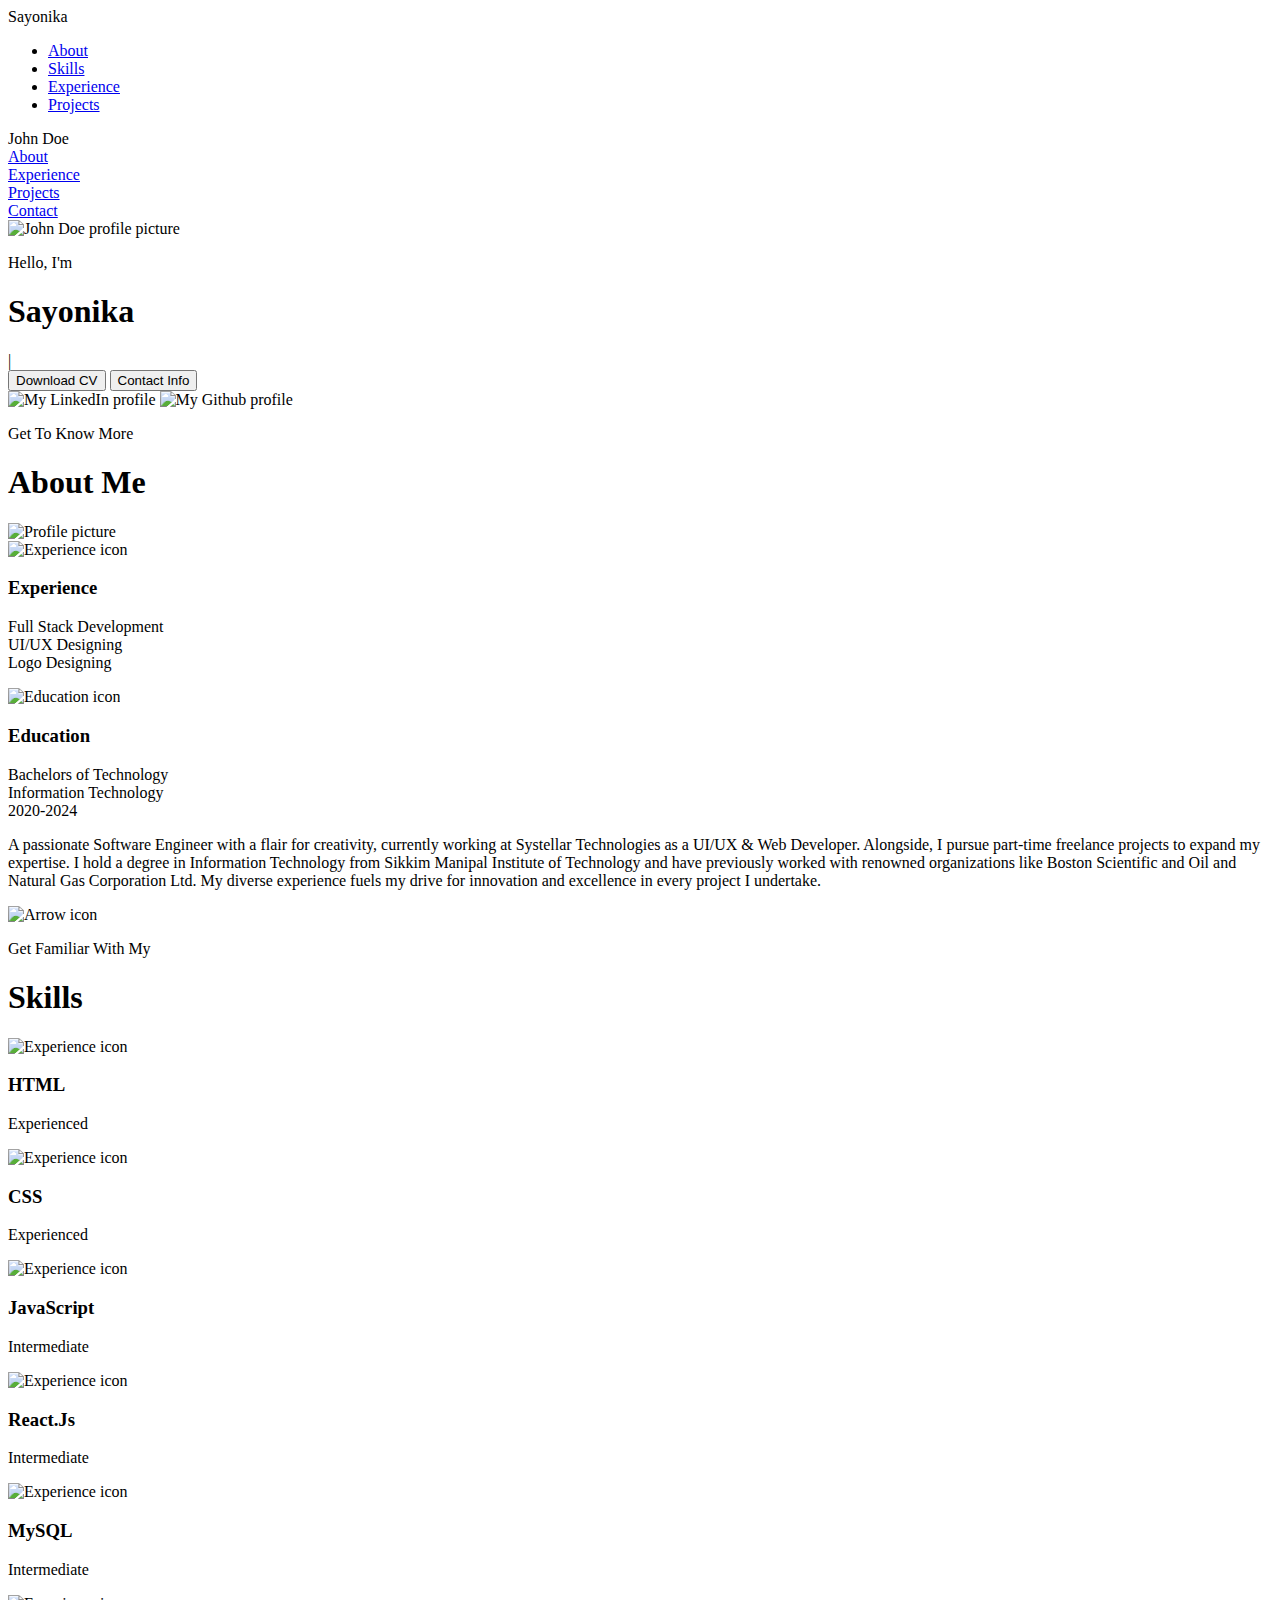
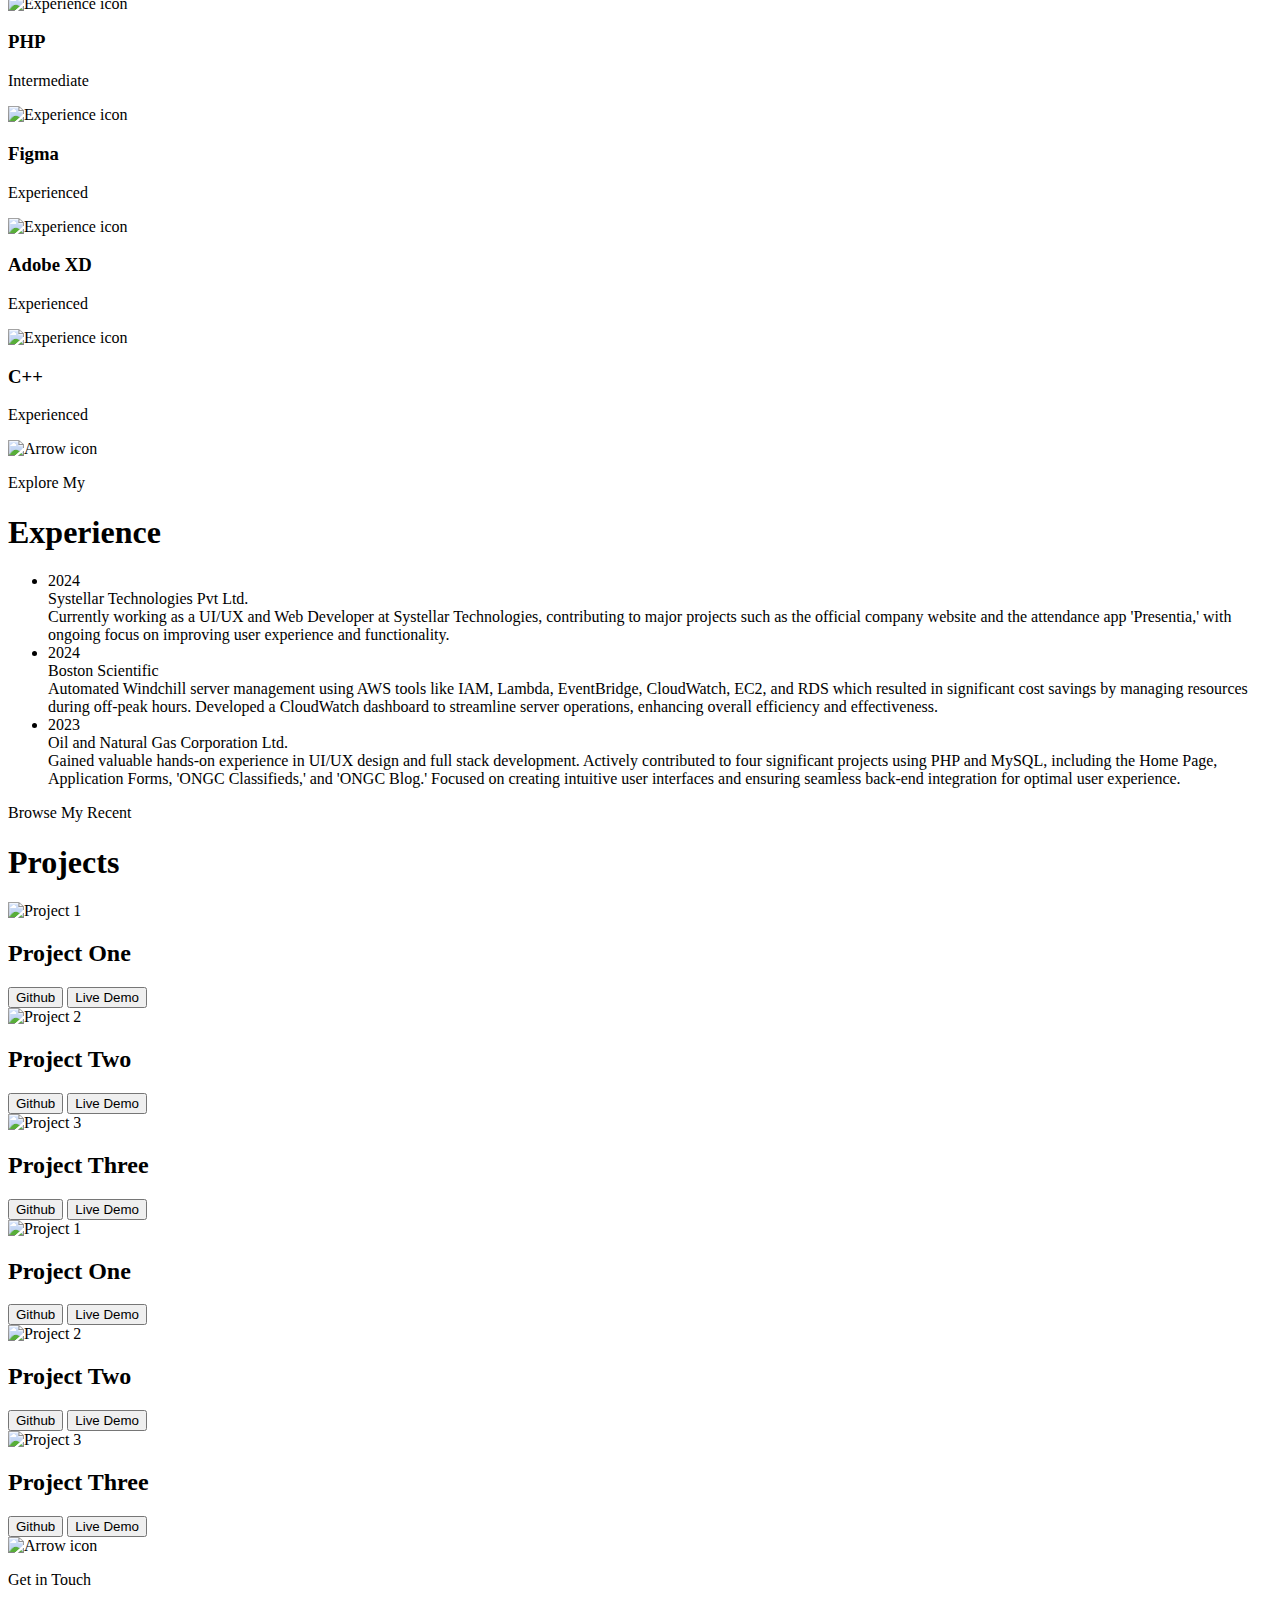
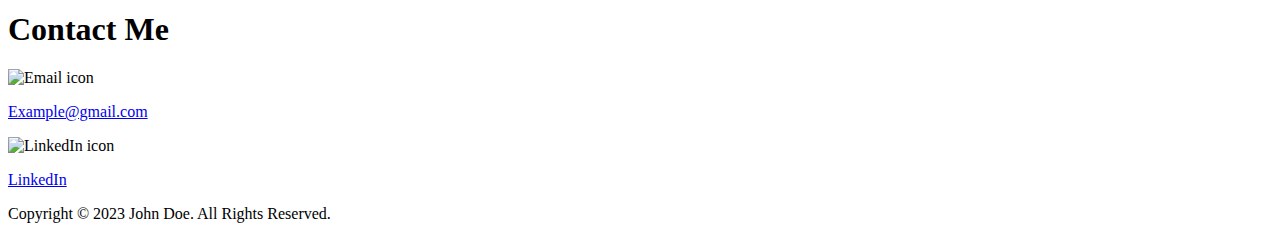
==== index.html @ ae21b51a "test commit" ====
<!DOCTYPE html>
<html lang="en">

<head>
  <meta charset="UTF-8" />
  <meta http-equiv="X-UA-Compatible" content="IE=edge" />
  <meta name="viewport" content="width=device-width, initial-scale=1.0" />
  <title>My Portfolio</title>
  <link rel="stylesheet" href="style.css" />
  <link rel="stylesheet" href="exp.css">
  <link rel="stylesheet" href="mediaqueries.css" />
</head>


<body>
  <nav id="desktop-nav">
    <div class="logo">Sayonika</div>
    <div>
      <ul class="nav-links">
        <li><a href="#about">About</a></li>
        <li><a href="#experience">Skills</a></li>
        <li><a href="#exp">Experience</a></li>
        <li><a href="#projects">Projects</a></li>
        <!-- <li><a href="#contact">Contact</a></li> -->
        
      </ul>
    </div>
  </nav>
  <nav id="hamburger-nav">
    <div class="logo">John Doe</div>
    <div class="hamburger-menu">
      <div class="hamburger-icon" onclick="toggleMenu()">
        <span></span>
        <span></span>
        <span></span>
      </div>
      <div class="menu-links">
        <li><a href="#about" onclick="toggleMenu()">About</a></li>
        <li><a href="#experience" onclick="toggleMenu()">Experience</a></li>
        <li><a href="#projects" onclick="toggleMenu()">Projects</a></li>
        <li><a href="#contact" onclick="toggleMenu()">Contact</a></li>
        
      </div>
    </div>
  </nav>
  <section id="profile">
    <div class="section__pic-container">
      <img src="./assets/Mask group.png" alt="John Doe profile picture" />
    </div>
    <div class="section__text">
      <p class="section__text__p1">Hello, I'm</p>
      <h1 class="title">Sayonika</h1>
      <div class="word-container">
        <span id="changingWord"></span>
        <span class="cursor">|</span>
      </div>
      <div class="btn-container">
        <button class="btn btn-color-2" onclick="window.open('./assets/resume-example.pdf')">
          Download CV
        </button>
        <button class="btn btn-color-1" onclick="location.href='./#contact'">
          Contact Info
        </button>
      </div>
      <div id="socials-container">
        <img src="./assets/linkedin.png" alt="My LinkedIn profile" class="icon"
          onclick="location.href='https://linkedin.com/'" />
        <img src="./assets/github.png" alt="My Github profile" class="icon"
          onclick="location.href='https://github.com/'" />
      </div>
    </div>
  </section>
  <section id="about">
    <p class="section__text__p1">Get To Know More</p>
    <h1 class="title">About Me</h1>
    <div class="section-container">
      <div class="section__pic-container">
        <img src="./assets/ABOUTME.png" alt="Profile picture" class="about-pic" />
      </div>
      <div class="about-details-container">
        <div class="about-containers">
          <div class="details-container">
            <img src="./assets/experience.png" alt="Experience icon" class="icon" />
            <h3>Experience</h3>
            <p>Full Stack Development <br />UI/UX Designing <br/> Logo Designing</p>
          </div>
          <div class="details-container">
            <img src="./assets/education.png" alt="Education icon" class="icon" />
            <h3>Education</h3>
            <p>Bachelors of Technology <br /> Information Technology <br /> 2020-2024</p>
          </div>
        </div>
        <div class="text-container">
          <p class="about-text">
            A passionate Software Engineer with a flair for creativity, currently working at Systellar Technologies as a UI/UX & Web Developer. Alongside, I pursue part-time freelance projects to expand my expertise. I hold a degree in Information Technology from Sikkim Manipal Institute of Technology and have previously worked with renowned organizations like Boston Scientific and Oil and Natural Gas Corporation Ltd. My diverse experience fuels my drive for innovation and excellence in every project I undertake.
          </p>
        </div>
      </div>
    </div>
    <img src="./assets/arrow.png" alt="Arrow icon" class="icon arrow" onclick="location.href='./#experience'" />
  </section>
  <section id="skills">
    <p class="section__text__p1">Get Familiar With My</p>
    <h1 class="title">Skills</h1>
    <div class="experience-details-container">
      <div class="about-containers">
        <div class="skill-container">
          <!-- <h2 class="experience-sub-title">Frontend Development</h2> -->
          <div class="article-container">
            <article>
              <img src="./assets/checkmark.png" alt="Experience icon" class="icon" />
              <div>
                <h3>HTML</h3>
                <p>Experienced</p>
              </div>
            </article>
            <article>
              <img src="./assets/checkmark.png" alt="Experience icon" class="icon" />
              <div>
                <h3>CSS</h3>
                <p>Experienced</p>
              </div>
            </article>
            <article>
              <img src="./assets/checkmark.png" alt="Experience icon" class="icon" />
              <div>
                <h3>JavaScript</h3>
                <p>Intermediate</p>
              </div>
            </article>
            
            <article>
              <img src="./assets/checkmark.png" alt="Experience icon" class="icon" />
              <div>
                <h3>React.Js</h3>
                <p>Intermediate</p>
              </div>
            </article>
            <article>
              <img src="./assets/checkmark.png" alt="Experience icon" class="icon" />
              <div>
                <h3>MySQL</h3>
                <p>Intermediate</p>
              </div>
            </article>
            <article>
              <img src="./assets/checkmark.png" alt="Experience icon" class="icon" />
              <div>
                <h3>PHP</h3>
                <p>Intermediate</p>
              </div>
            </article>
            <article>
              <img src="./assets/checkmark.png" alt="Experience icon" class="icon" />
              <div>
                <h3>Figma</h3>
                <p>Experienced</p>
              </div>
            </article>
            <article>
              <img src="./assets/checkmark.png" alt="Experience icon" class="icon" />
              <div>
                <h3>Adobe XD</h3>
                <p>Experienced</p>
              </div>
            </article>
            <article>
              <img src="./assets/checkmark.png" alt="Experience icon" class="icon" />
              <div>
                <h3>C++</h3>
                <p>Experienced</p>
              </div>
            </article>

          </div>
        </div>
        <!-- <div class="details-container">
          <h2 class="experience-sub-title">Frontend Development</h2>
          <div class="article-container">
            <article>
              <img src="./assets/checkmark.png" alt="Experience icon" class="icon" />
              <div>
                <h3>PostgreSQL</h3>
                <p>Basic</p>
              </div>
            </article>
            <article>
              <img src="./assets/checkmark.png" alt="Experience icon" class="icon" />
              <div>
                <h3>Node JS</h3>
                <p>Intermediate</p>
              </div>
            </article>
            <article>
              <img src="./assets/checkmark.png" alt="Experience icon" class="icon" />
              <div>
                <h3>Express JS</h3>
                <p>Intermediate</p>
              </div>
            </article>
            <article>
              <img src="./assets/checkmark.png" alt="Experience icon" class="icon" />
              <div>
                <h3>Git</h3>
                <p>Intermediate</p>
              </div>
            </article>
          </div>
        </div> -->
      </div>
    </div>
    <img src="./assets/arrow.png" alt="Arrow icon" class="icon arrow" onclick="location.href='./#projects'" />
  </section>

  <section id="exp">
    <p class="section__text__p1">Explore My</p>
    <h1 class="title">Experience</h1>
    <ul>
      <li style="--accent-color:#3b3a38">
        <div class="date">2024</div>
        <div class="tle">Systellar Technologies Pvt Ltd.</div>
        <div class="descr">Currently working as a UI/UX and Web Developer at Systellar Technologies, contributing to major projects such as the official company website and the attendance app 'Presentia,' with ongoing focus on improving user experience and functionality.</div>
    </li>
      <li style="--accent-color:#3b3a38">
          <div class="date">2024</div>
          <div class="tle">Boston Scientific</div>
          <div class="descr">Automated Windchill server management using AWS tools like IAM, Lambda, EventBridge, CloudWatch, EC2, and RDS which resulted in significant cost savings by managing resources during off-peak hours. Developed a CloudWatch dashboard to streamline server operations, enhancing overall efficiency and effectiveness.</div>
      </li>
      <li style="--accent-color:#3b3a38">
          <div class="date">2023</div>
          <div class="tle">Oil and Natural Gas Corporation Ltd.</div>
          <div class="descr">Gained valuable hands-on experience in UI/UX design and full stack development. Actively contributed to four significant projects using PHP and MySQL, including the Home Page, Application Forms, 'ONGC Classifieds,' and 'ONGC Blog.' Focused on creating intuitive user interfaces and ensuring seamless back-end integration for optimal user experience.</div>
      </li>
      
      
  </ul>
  
  </section>
  <section id="projects">
    <p class="section__text__p1">Browse My Recent</p>
    <h1 class="title">Projects</h1>
    <div class="experience-details-container">
      <div class="about-containers">
        <div class="details-container color-container">
          <div class="article-container">
            <img src="./assets/Frame 3.png" alt="Project 1" class="project-img" />
          </div>
          <h2 class="experience-sub-title project-title">Project One</h2>
          <div class="btn-container">
            <button class="btn btn-color-2 project-btn" onclick="location.href='https://github.com/'">
              Github
            </button>
            <button class="btn btn-color-2 project-btn" onclick="location.href='https://github.com/'">
              Live Demo
            </button>
          </div>
        </div>
        <div class="details-container color-container">
          <div class="article-container">
            <img src="./assets/Frame 4 (2).png" alt="Project 2" class="project-img" />
          </div>
          <h2 class="experience-sub-title project-title">Project Two</h2>
          <div class="btn-container">
            <button class="btn btn-color-2 project-btn" onclick="location.href='https://github.com/'">
              Github
            </button>
            <button class="btn btn-color-2 project-btn" onclick="location.href='https://github.com/'">
              Live Demo
            </button>
          </div>
        </div>
        <div class="details-container color-container">
          <div class="article-container">
            <img src="./assets/project-3.png" alt="Project 3" class="project-img" />
          </div>
          <h2 class="experience-sub-title project-title">Project Three</h2>
          <div class="btn-container">
            <button class="btn btn-color-2 project-btn" onclick="location.href='https://github.com/'">
              Github
            </button>
            <button class="btn btn-color-2 project-btn" onclick="location.href='https://github.com/'">
              Live Demo
            </button>
          </div>
        </div>
      </div>
      <div class="about-containers">
        <div class="details-container color-container">
          <div class="article-container">
            <img src="./assets/Frame 3.png" alt="Project 1" class="project-img" />
          </div>
          <h2 class="experience-sub-title project-title">Project One</h2>
          <div class="btn-container">
            <button class="btn btn-color-2 project-btn" onclick="location.href='https://github.com/'">
              Github
            </button>
            <button class="btn btn-color-2 project-btn" onclick="location.href='https://github.com/'">
              Live Demo
            </button>
          </div>
        </div>
        <div class="details-container color-container">
          <div class="article-container">
            <img src="./assets/Frame 4 (2).png" alt="Project 2" class="project-img" />
          </div>
          <h2 class="experience-sub-title project-title">Project Two</h2>
          <div class="btn-container">
            <button class="btn btn-color-2 project-btn" onclick="location.href='https://github.com/'">
              Github
            </button>
            <button class="btn btn-color-2 project-btn" onclick="location.href='https://github.com/'">
              Live Demo
            </button>
          </div>
        </div>
        <div class="details-container color-container">
          <div class="article-container">
            <img src="./assets/project-3.png" alt="Project 3" class="project-img" />
          </div>
          <h2 class="experience-sub-title project-title">Project Three</h2>
          <div class="btn-container">
            <button class="btn btn-color-2 project-btn" onclick="location.href='https://github.com/'">
              Github
            </button>
            <button class="btn btn-color-2 project-btn" onclick="location.href='https://github.com/'">
              Live Demo
            </button>
          </div>
        </div>
      </div>
    </div>
    <img src="./assets/arrow.png" alt="Arrow icon" class="icon arrow" onclick="location.href='./#contact'" />
  </section>
  <section id="contact">
    <p class="section__text__p1">Get in Touch</p>
    <h1 class="title">Contact Me</h1>
    <div class="contact-info-upper-container">
      <div class="contact-info-container">
        <img src="./assets/email.png" alt="Email icon" class="icon contact-icon email-icon" />
        <p><a href="mailto:examplemail@gmail.com">Example@gmail.com</a></p>
      </div>
      <div class="contact-info-container">
        <img src="./assets/linkedin.png" alt="LinkedIn icon" class="icon contact-icon" />
        <p><a href="https://www.linkedin.com">LinkedIn</a></p>
      </div>
    </div>
  </section>
  <footer>
   
    <p>Copyright &#169; 2023 John Doe. All Rights Reserved.</p>
  </footer>
  <script src="script.js"></script>
</body>

</html>
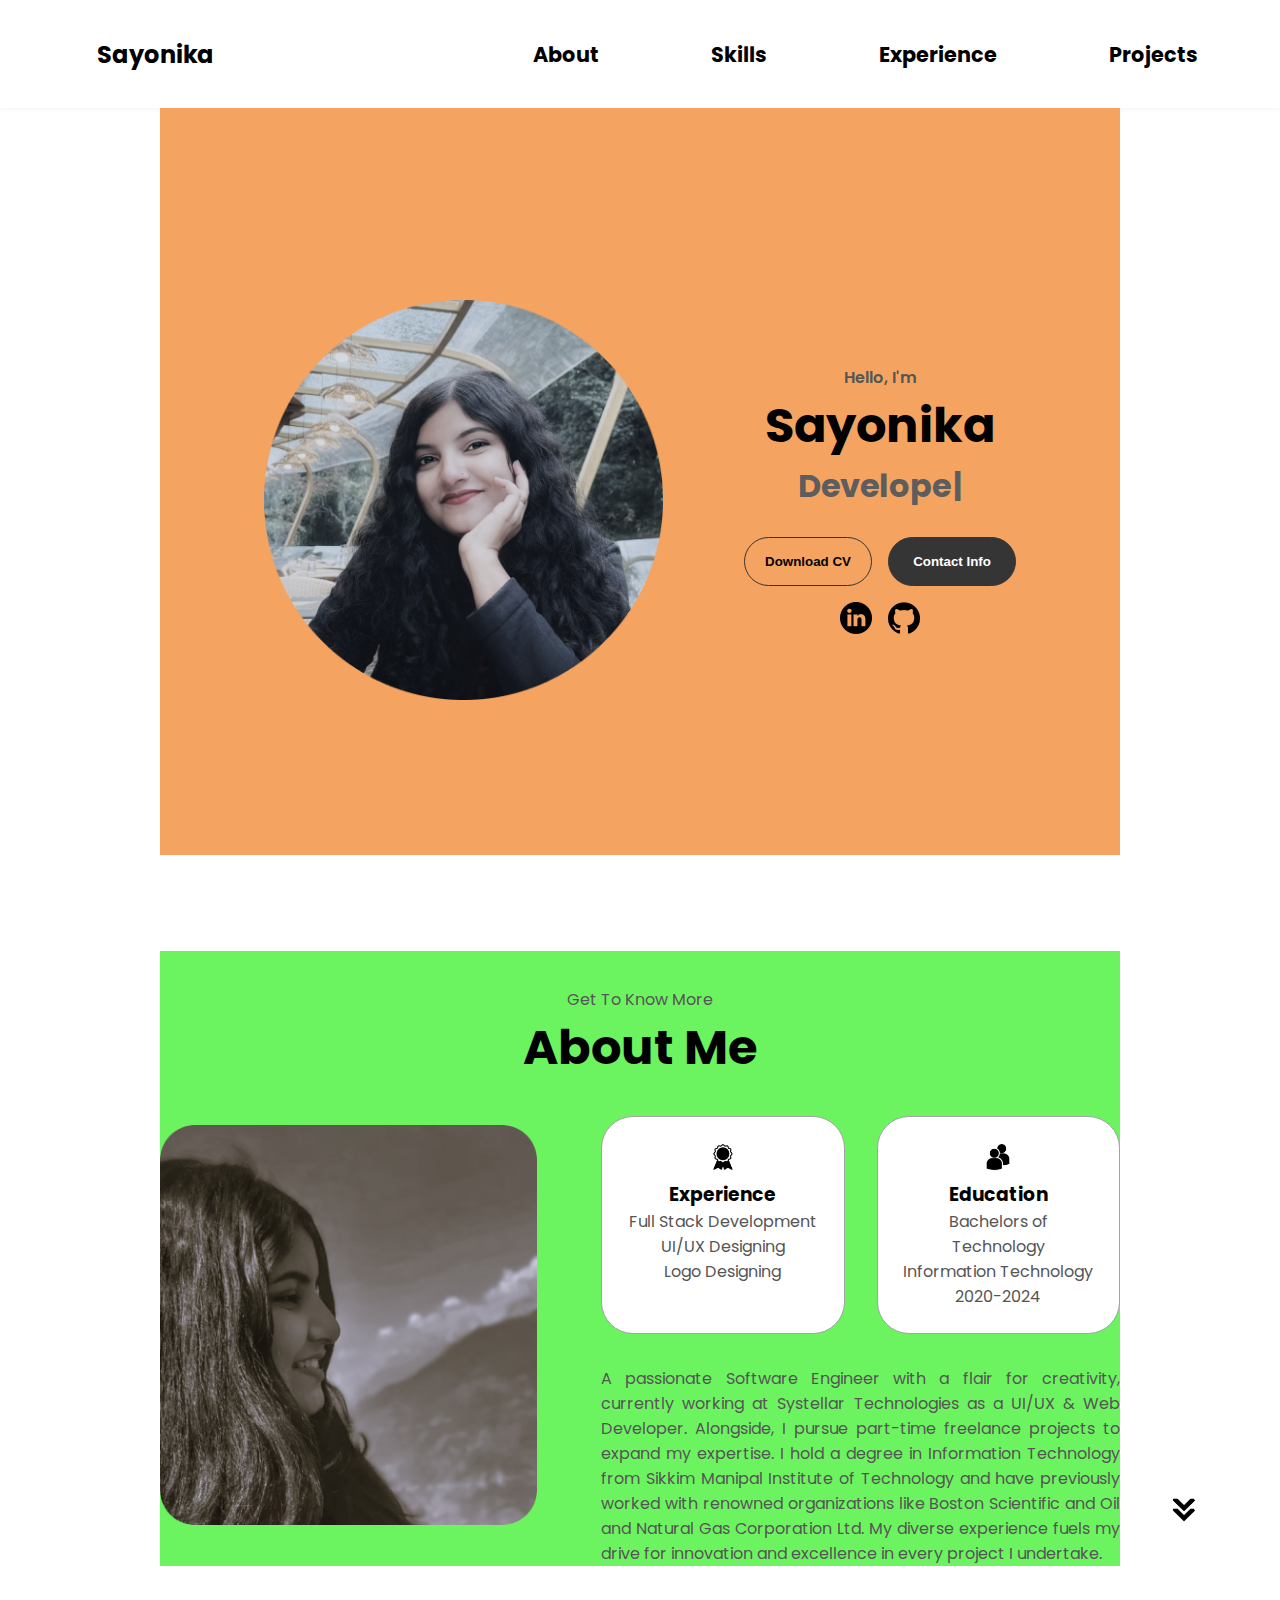
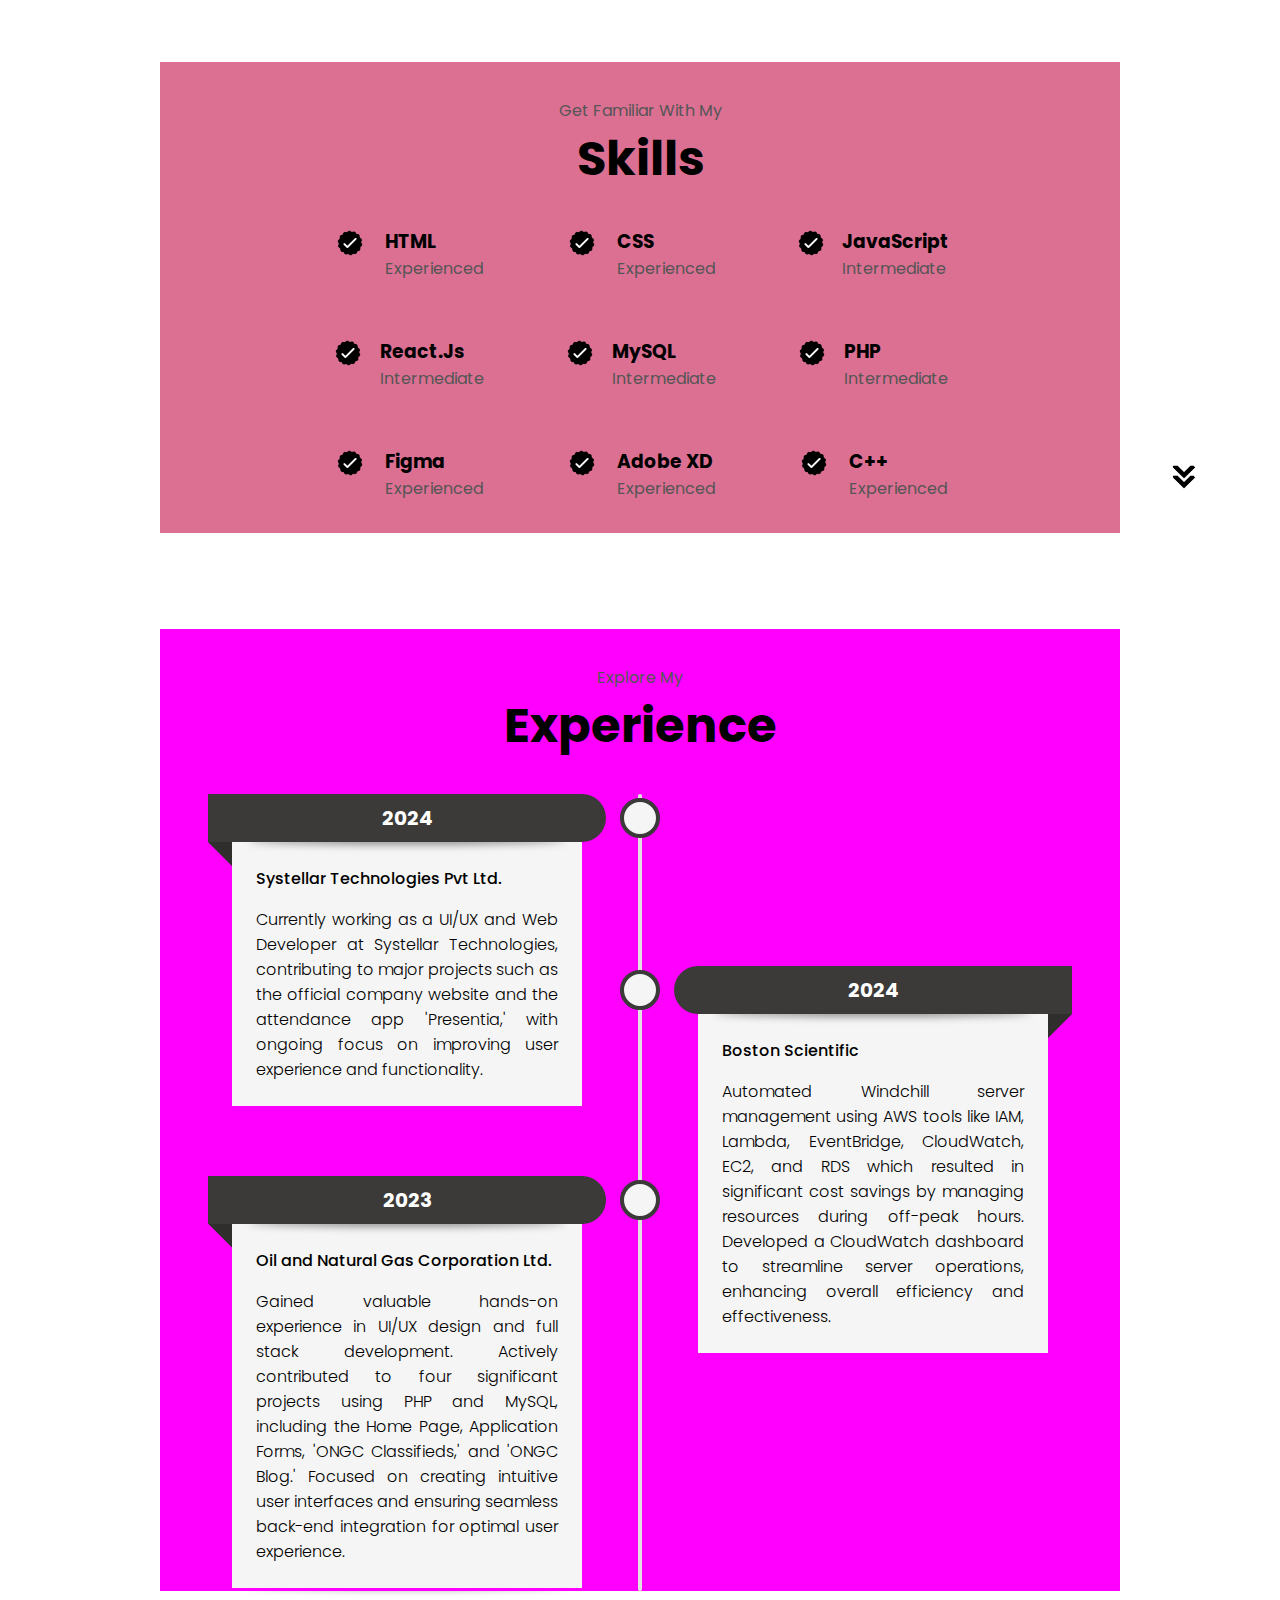
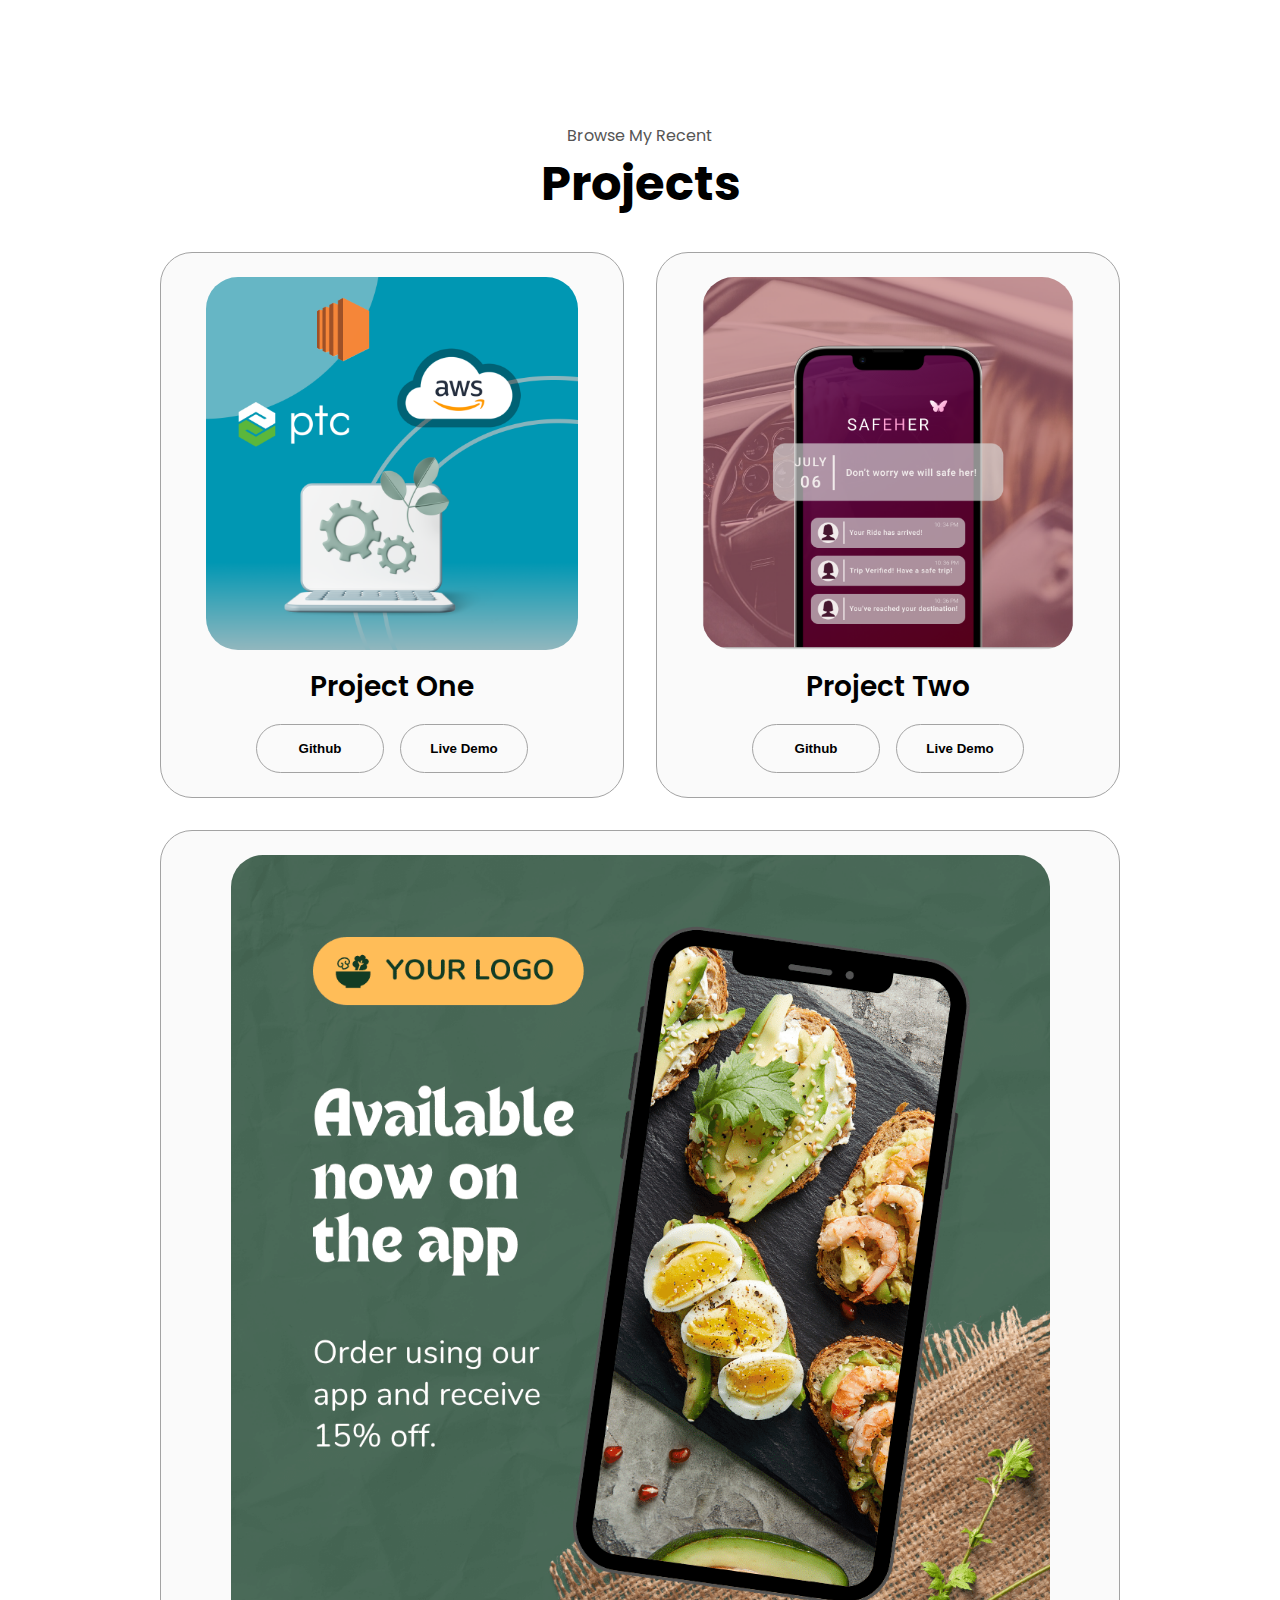
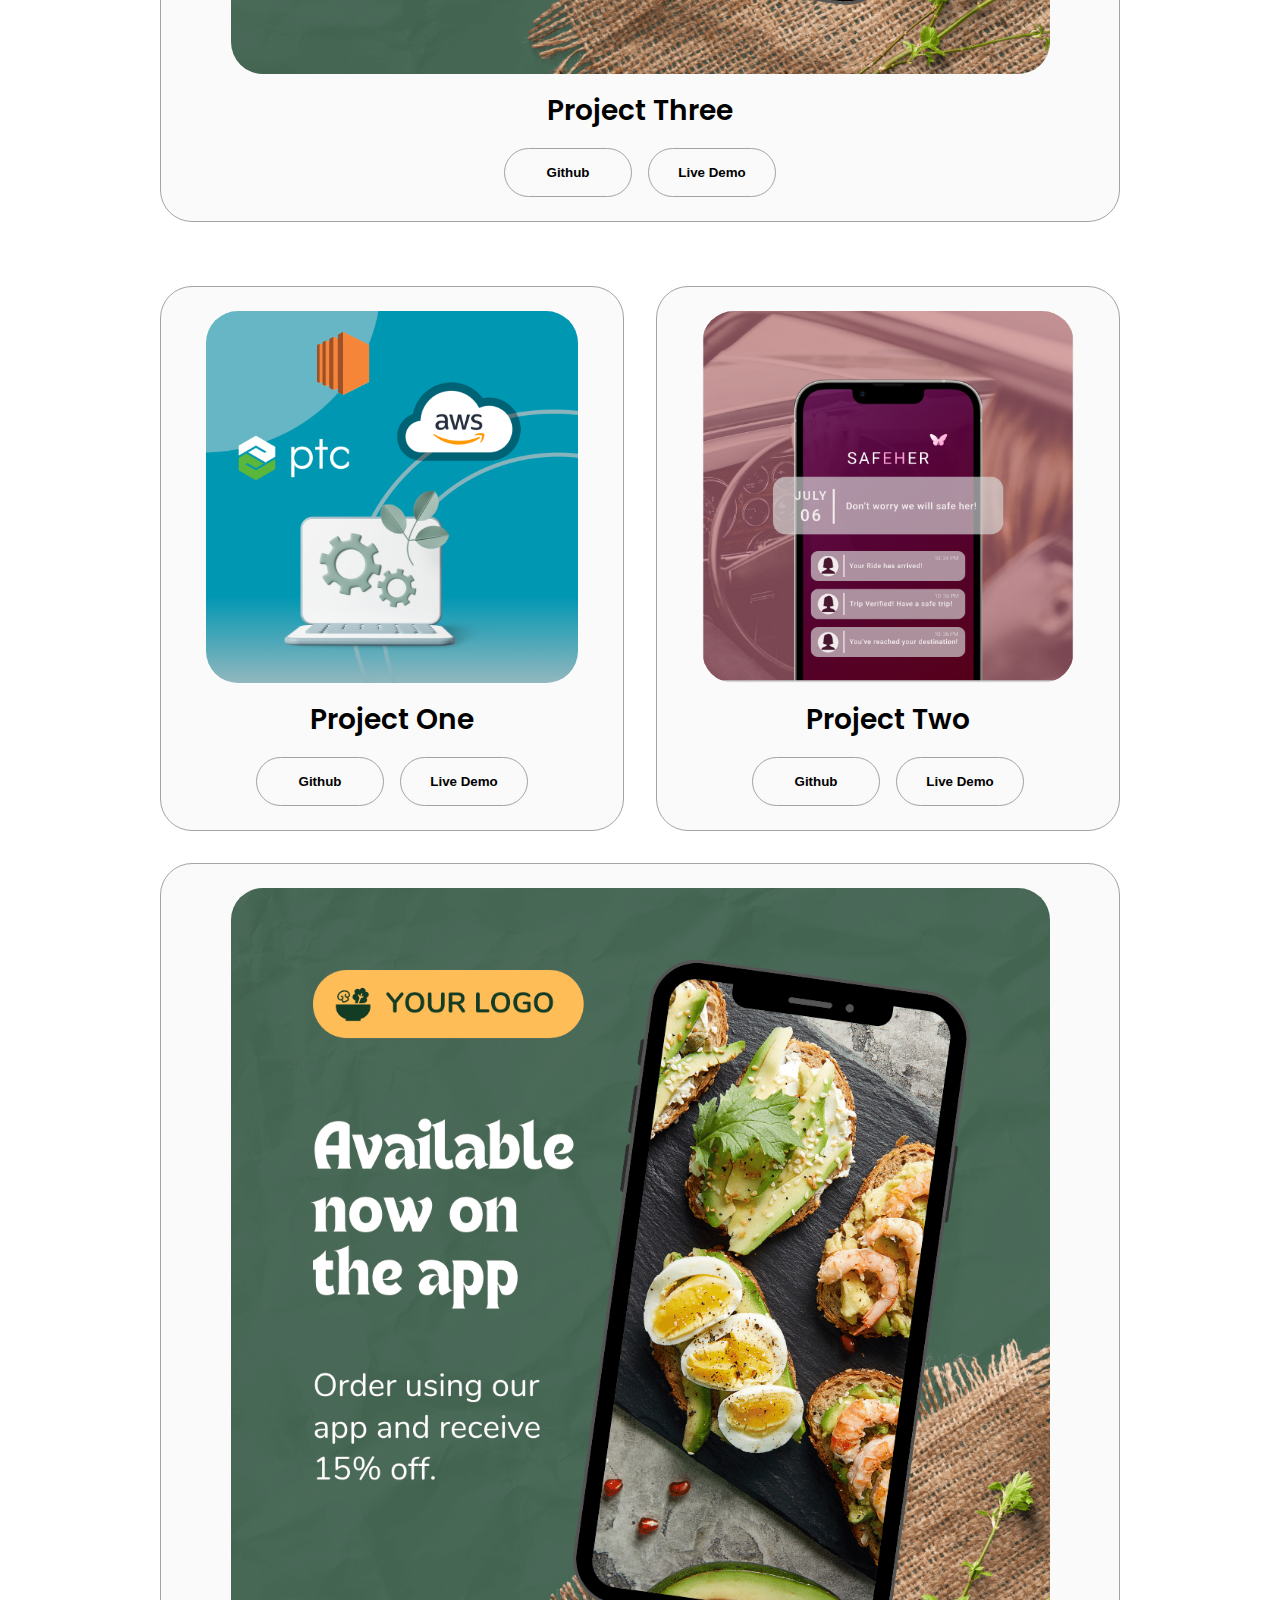
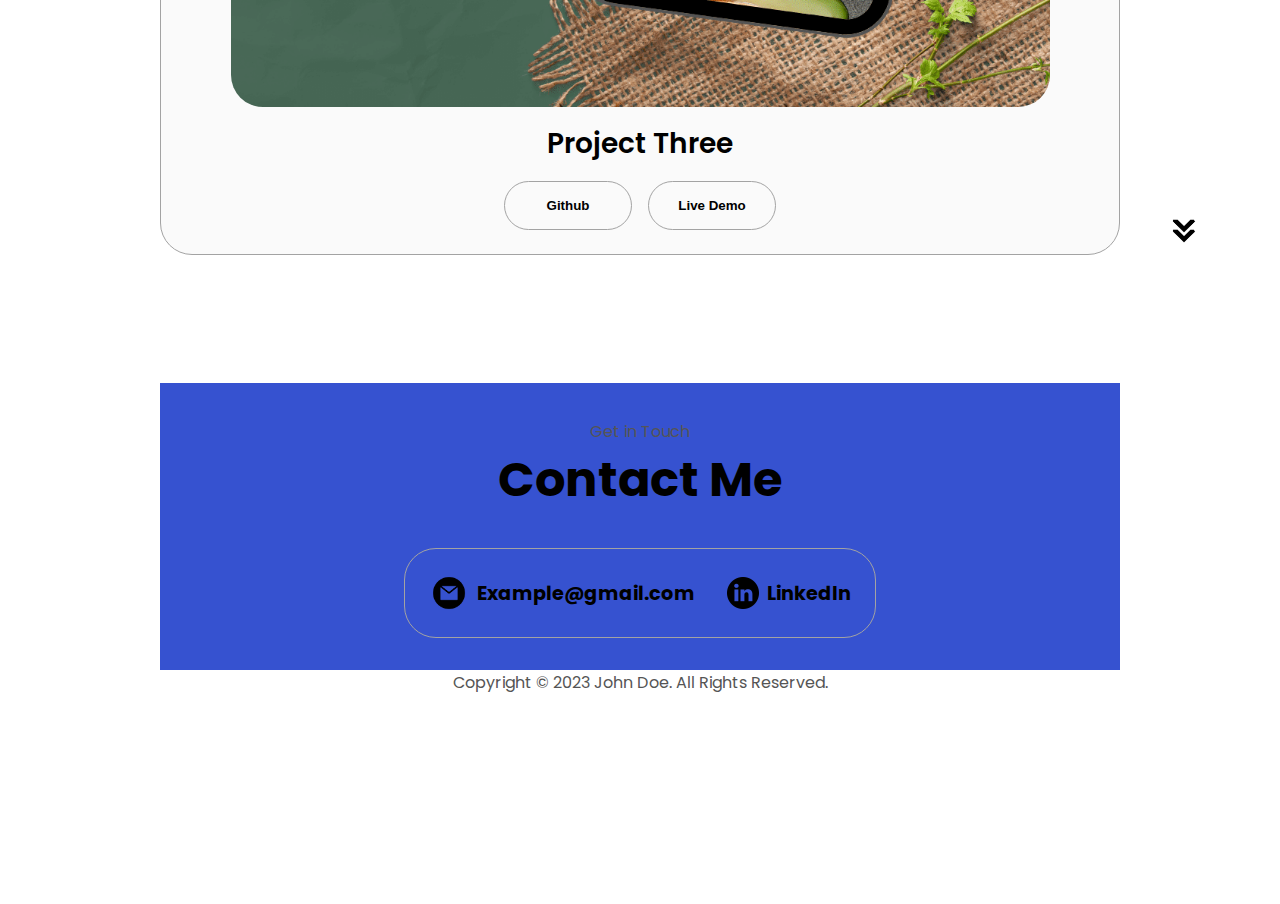
==== commit ba450604: "commit 1" ====
--- a/index.html
+++ b/index.html
@@ -10,7 +10,6 @@
   <link rel="stylesheet" href="exp.css">
   <link rel="stylesheet" href="mediaqueries.css" />
 </head>
-
 
 <body>
   <nav id="desktop-nav">
--- a/style.css
+++ b/style.css
@@ -0,0 +1,549 @@
+/* GENERAL */
+
+@import url("https://fonts.googleapis.com/css2?family=Poppins:wght@300;400;500;600&display=swap");
+
+* {
+  margin: 0;
+  padding: 0;
+}
+
+body {
+  font-family: "Poppins", sans-serif;
+}
+
+html {
+  scroll-behavior: smooth;
+}
+
+p {
+  color: rgb(85, 85, 85);
+}
+
+/* TRANSITION */
+
+a,
+.btn {
+  transition: all 300ms ease;
+}
+
+/* DESKTOP NAV */
+
+nav,
+.nav-links {
+  display: flex;
+}
+
+nav {
+  justify-content: space-around;
+  align-items: center;
+  height: 12vh;
+  box-shadow: 0 1px 4px rgba(146, 161, 176, 0.15);
+}
+
+.nav-links {
+  gap: 4rem;
+  list-style: none;
+  font-size: 1.3rem;
+}
+
+a {
+  color: black;
+  text-decoration: none;
+  text-decoration-color: white;
+  font-weight: bold;
+}
+
+a:hover {
+  color: grey;
+  text-decoration: underline;
+  text-underline-offset: 1rem;
+  text-decoration-color: rgb(181, 181, 181);
+}
+
+.logo {
+  font-size: 1.5rem;
+  font-weight: bold;
+}
+
+.logo:hover {
+  cursor: default;
+}
+
+/* HAMBURGER MENU */
+
+#hamburger-nav {
+  display: none;
+}
+
+.hamburger-menu {
+  position: relative;
+  display: inline-block;
+}
+
+.hamburger-icon {
+  display: flex;
+  flex-direction: column;
+  justify-content: space-between;
+  height: 24px;
+  width: 30px;
+  cursor: pointer;
+}
+
+.hamburger-icon span {
+  width: 100%;
+  height: 2px;
+  background-color: black;
+  transition: all 0.3 ease-in-out;
+}
+
+.menu-links {
+  position: absolute;
+  top: 100%;
+  right: 0;
+  background-color: white;
+  width: fit-content;
+  max-height: 0;
+  overflow: hidden;
+  transition: all 0.3 ease-in-out;
+}
+
+.menu-links a {
+  display: block;
+  padding: 10px;
+  text-align: center;
+  font-size: 1.5rem;
+  color: black;
+  text-decoration: none;
+  transition: all 0.3 ease-in-out;
+}
+
+.menu-links li {
+  list-style: none;
+}
+
+.menu-links.open {
+  max-height: 300px;
+}
+
+.hamburger-icon.open span:first-child {
+  transform: rotate(45deg) translate(10px, 5px);
+}
+
+.hamburger-icon.open span:nth-child(2) {
+  opacity: 0;
+}
+
+.hamburger-icon.open span:last-child {
+  transform: rotate(-45deg) translate(10px, -5px);
+}
+
+.hamburger-icon span:first-child {
+  transform: none;
+}
+
+.hamburger-icon span:first-child {
+  opacity: 1;
+}
+
+.hamburger-icon span:first-child {
+  transform: none;
+}
+
+/* SECTIONS */
+
+section {
+  padding-top: 4vh;
+  height: 96vh;
+  margin: 0 10rem;
+  box-sizing: border-box;
+  min-height: fit-content;
+}
+
+
+ #profile
+{
+  padding-top: 4vh;
+  /* height: 96vh; */
+  margin: 0 10rem;
+  box-sizing: border-box;
+  min-height: fit-content;
+  background: sandybrown;
+}
+
+#about
+{
+  padding-top: 4vh;
+  /* height: 96vh; */
+  /* margin: 0 10rem; */
+  height: fit-content;
+  box-sizing: border-box;
+  min-height: fit-content;
+  background: rgb(108, 244, 96);
+  /* gap: 50rem; */
+  margin-bottom: 6rem;
+}
+
+
+#skills {
+  padding-top: 4vh;
+  /* height: 96vh; */
+  height: 70%;
+  /* margin: 0 10rem; */
+  min-height: fit-content;
+  position: relative;
+  background: palevioletred;
+  display: flex;
+  flex-direction: column;
+  align-items: center;
+  margin-bottom: 6rem;
+ 
+}
+
+#exp
+{
+  padding-top: 4vh;
+  /* height: 126vh; */
+  /* margin: 0 10rem; */
+  height: fit-content;
+  box-sizing: border-box;
+  min-height: fit-content;
+  background: fuchsia;
+  margin-bottom: 6rem;
+}
+
+#projects
+{
+  padding-top: 4vh;
+  height: fit-content;
+  margin: 0 10rem;
+  box-sizing: border-box;
+  min-height: fit-content;
+  margin-bottom: 6rem;
+  /* background: rgb(183, 255, 0); */
+}
+
+#contact
+{
+  padding-top: 4vh;
+  height: 126vh;
+  margin: 0 10rem;
+  box-sizing: border-box;
+  min-height: fit-content;
+  background: rgb(54, 82, 208);
+}
+
+.section-container {
+  display: flex;
+}
+
+/* PROFILE SECTION */
+
+#profile {
+  display: flex;
+  justify-content: center;
+  gap: 5rem;
+  height: 80vh;
+}
+
+.section__pic-container {
+  display: flex;
+  height: 400px;
+  width: 400px;
+  margin: auto 0;
+}
+
+.section__text {
+  align-self: center;
+  text-align: center;
+}
+
+.section__text p {
+  font-weight: 600;
+}
+
+.section__text__p1 {
+  text-align: center;
+}
+
+.section__text__p2 {
+  font-size: 1.75rem;
+  margin-bottom: 1rem;
+}
+
+.title {
+  font-size: 3rem;
+  text-align: center;
+}
+
+#socials-container {
+  display: flex;
+  justify-content: center;
+  margin-top: 1rem;
+  gap: 1rem;
+}
+
+/* ICONS */
+
+.icon {
+  cursor: pointer;
+  height: 2rem;
+}
+
+/* BUTTONS */
+
+.btn-container {
+  display: flex;
+  justify-content: center;
+  gap: 1rem;
+}
+
+.btn {
+  font-weight: 600;
+  transition: all 300ms ease;
+  padding: 1rem;
+  width: 8rem;
+  border-radius: 2rem;
+}
+
+.btn-color-1,
+.btn-color-2 {
+  border: rgb(53, 53, 53) 0.1rem solid;
+}
+
+.btn-color-1:hover,
+.btn-color-2:hover {
+  cursor: pointer;
+}
+
+.btn-color-1,
+.btn-color-2:hover {
+  background: rgb(53, 53, 53);
+  color: white;
+}
+
+.btn-color-1:hover {
+  background: rgb(0, 0, 0);
+}
+
+.btn-color-2 {
+  background: none;
+}
+
+.btn-color-2:hover {
+  border: rgb(255, 255, 255) 0.1rem solid;
+}
+
+.btn-container {
+  gap: 1rem;
+}
+
+/* ABOUT SECTION */
+
+#about {
+  position: relative;
+}
+
+.about-containers {
+  gap: 2rem;
+  margin-bottom: 2rem;
+  margin-top: 2rem;
+}
+
+.about-details-container {
+  justify-content: center;
+  flex-direction: column;
+}
+
+.about-containers,
+.about-details-container {
+  display: flex;
+}
+
+.about-pic {
+  border-radius: 2rem;
+}
+
+.arrow {
+  position: absolute;
+  right: -5rem;
+  bottom: 2.5rem;
+}
+
+.details-container {
+  padding: 1.5rem;
+  flex: 1;
+  background: white;
+  border-radius: 2rem;
+  border: rgb(53, 53, 53) 0.1rem solid;
+  border-color: rgb(163, 163, 163);
+  text-align: center;
+}
+
+.section-container {
+  gap: 4rem;
+  height: 80%;
+}
+
+.section__pic-container {
+  height: 400px;
+  width: 400px;
+  margin: auto 0;
+}
+.about-text
+{
+  text-align: justify;
+  text-justify: inter-word;
+}
+
+/* EXPERIENCE SECTION */
+
+
+
+
+.experience-sub-title {
+  color: rgb(85, 85, 85);
+  font-weight: 600;
+  font-size: 1.75rem;
+  margin-bottom: 2rem;
+}
+
+.experience-details-container {
+  display: flex;
+  justify-content: center;
+  flex-direction: column;
+}
+
+.article-container {
+  display: flex;
+  text-align: initial;
+  flex-wrap: wrap;
+  flex-direction: row;
+  gap: 3.5rem;
+  justify-content: space-around;
+}
+
+article {
+  display: flex;
+  width: 10rem;
+  justify-content: space-around;
+  gap: 0.5rem;
+}
+
+article .icon {
+  cursor: default;
+}
+
+.skill-container
+{
+  /* border: 1px solid grey; */
+  width: 50vw;
+}
+
+
+/* PROJECTS SECTION */
+
+#projects {
+  position: relative;
+}
+
+.color-container {
+  border-color: rgb(163, 163, 163);
+  background: rgb(250, 250, 250);
+}
+
+.project-img {
+  border-radius: 2rem;
+  width: 90%;
+  height: 90%;
+}
+
+.project-title {
+  margin: 1rem;
+  color: black;
+}
+
+.project-btn {
+  color: black;
+  border-color: rgb(163, 163, 163);
+}
+
+/* CONTACT */
+
+#contact {
+  display: flex;
+  justify-content: center;
+  flex-direction: column;
+  height: 70vh;
+}
+
+.contact-info-upper-container {
+  display: flex;
+  justify-content: center;
+  border-radius: 2rem;
+  border: rgb(53, 53, 53) 0.1rem solid;
+  border-color: rgb(163, 163, 163);
+  background: (250, 250, 250);
+  margin: 2rem auto;
+  padding: 0.5rem;
+}
+
+.contact-info-container {
+  display: flex;
+  align-items: center;
+  justify-content: center;
+  gap: 0.5rem;
+  margin: 1rem;
+}
+
+.contact-info-container p {
+  font-size: larger;
+}
+
+.contact-icon {
+  cursor: default;
+}
+
+.email-icon {
+  height: 2.5rem;
+}
+
+/* FOOTER SECTION */
+
+footer {
+  height: 26vh;
+  margin: 0 1rem;
+}
+
+footer p {
+  text-align: center;
+}
+
+
+
+
+.word-container {
+  font-size: 2em;
+  font-weight: bold;
+  color: #5e5d5d;
+  display: flex;
+  align-items: center;
+  display: flex;
+    justify-content: center;
+    margin-bottom: 3vh;
+}
+
+.cursor {
+  display: inline-block;
+  margin-left: 2px;
+  animation: blink 1s step-end infinite;
+}
+
+@keyframes blink {
+  from, to {
+      opacity: 1;
+  }
+  50% {
+      opacity: 0;
+  }
+}
+
--- a/exp.css
+++ b/exp.css
@@ -0,0 +1,184 @@
+
+
+body {
+    --color: rgba(30, 30, 30);
+    --bgColor: rgba(245, 245, 245);
+   
+    font-family: "Poppins", sans-serif;
+   
+  }
+  
+  
+  
+  ul {
+    --col-gap: 2rem;
+    --row-gap: 2rem;
+    --line-w: 0.25rem;
+    display: grid;
+    grid-template-columns: var(--line-w) 1fr;
+    grid-auto-columns: max-content;
+    column-gap: var(--col-gap);
+    list-style: none;
+    width: min(60rem, 90%);
+    margin-inline: auto;
+    margin-top: 2rem;
+  }
+  
+  /* line */
+  ul::before {
+    content: "";
+    grid-column: 1;
+    grid-row: 1 / span 20;
+    background: rgb(225, 225, 225);
+    border-radius: calc(var(--line-w) / 2);
+  }
+  
+  /* columns*/
+  
+  /* row gaps */
+  ul li:not(:last-child) {
+    margin-bottom: var(--row-gap);
+  }
+  
+  /* card */
+  ul li {
+    grid-column: 2;
+    --inlineP: 1.5rem;
+    margin-inline: var(--inlineP);
+    grid-row: span 2;
+    display: grid;
+    grid-template-rows: min-content min-content min-content;
+  }
+  
+  /* date */
+  ul li .date {
+    --dateH: 3rem;
+    height: var(--dateH);
+    margin-inline: calc(var(--inlineP) * -1);
+  
+    text-align: center;
+    background-color: var(--accent-color);
+  
+    color: white;
+    font-size: 1.25rem;
+    font-weight: 700;
+  
+    display: grid;
+    place-content: center;
+    position: relative;
+  
+    border-radius: calc(var(--dateH) / 2) 0 0 calc(var(--dateH) / 2);
+  }
+  
+  /* date flap */
+  ul li .date::before {
+    content: "";
+    width: var(--inlineP);
+    aspect-ratio: 1;
+    background: var(--accent-color);
+    background-image: linear-gradient(rgba(0, 0, 0, 0.2) 100%, transparent);
+    position: absolute;
+    top: 100%;
+  
+    clip-path: polygon(0 0, 100% 0, 0 100%);
+    right: 0;
+  }
+  
+  /* circle */
+  ul li .date::after {
+    content: "";
+    position: absolute;
+    width: 2rem;
+    aspect-ratio: 1;
+    background: var(--bgColor);
+    border: 0.3rem solid var(--accent-color);
+    border-radius: 50%;
+    top: 50%;
+  
+    transform: translate(50%, -50%);
+    right: calc(100% + var(--col-gap) + var(--line-w) / 2);
+  }
+  
+  /* title descr */
+  ul li .tle,
+  ul li .descr {
+    background: var(--bgColor);
+    position: relative;
+    padding-inline: 1.5rem;
+  }
+  ul li .tle {
+    overflow: hidden;
+    padding-block-start: 1.5rem;
+    padding-block-end: 1rem;
+    font-weight: 500;
+  }
+  ul li .descr {
+    padding-block-end: 1.5rem;
+    font-weight: 300;
+    text-align: justify;
+  text-justify: inter-word;
+  }
+  
+  /* shadows */
+  ul li .tle::before,
+  ul li .descr::before {
+    content: "";
+    position: absolute;
+    width: 90%;
+    height: 0.5rem;
+    background: rgba(0, 0, 0, 0.5);
+    left: 50%;
+    border-radius: 50%;
+    filter: blur(4px);
+    transform: translate(-50%, 50%);
+  }
+  ul li .tle::before {
+    bottom: calc(100% + 0.125rem);
+  }
+  
+  ul li .descr::before {
+    z-index: -1;
+    bottom: 0.25rem;
+  }
+  
+  @media (min-width: 40rem) {
+    ul {
+      grid-template-columns: 1fr var(--line-w) 1fr;
+    }
+    ul::before {
+      grid-column: 2;
+    }
+    ul li:nth-child(odd) {
+      grid-column: 1;
+    }
+    ul li:nth-child(even) {
+      grid-column: 3;
+    }
+  
+    /* start second card */
+    ul li:nth-child(2) {
+      grid-row: 2/4;
+    }
+  
+    ul li:nth-child(odd) .date::before {
+      clip-path: polygon(0 0, 100% 0, 100% 100%);
+      left: 0;
+    }
+  
+    ul li:nth-child(odd) .date::after {
+      transform: translate(-50%, -50%);
+      left: calc(100% + var(--col-gap) + var(--line-w) / 2);
+    }
+    ul li:nth-child(odd) .date {
+      border-radius: 0 calc(var(--dateH) / 2) calc(var(--dateH) / 2) 0;
+    }
+  }
+  
+  .credits {
+    margin-top: 1rem;
+    text-align: right;
+  }
+  .credits a {
+    color: var(--color);
+  }
+  --- a/mediaqueries.css
+++ b/mediaqueries.css
@@ -0,0 +1,103 @@
+@media screen and (max-width: 1400px) {
+  #profile {
+    height: 83vh;
+    margin-bottom: 6rem;
+  }
+  .about-containers {
+    flex-wrap: wrap;
+  }
+  #contact,
+  #projects {
+    height: fit-content;
+  }
+}
+
+@media screen and (max-width: 1200px) {
+  #desktop-nav {
+    display: none;
+  }
+  #hamburger-nav {
+    display: flex;
+  }
+  #experience,
+  .experience-details-container {
+    margin-top: 2rem;
+  }
+  #profile,
+  .section-container {
+    display: block;
+  }
+  .arrow {
+    display: none;
+  }
+  section,
+  .section-container {
+    height: fit-content;
+  }
+  section {
+    margin: 0 5%;
+  }
+  .section__pic-container {
+    width: 275px;
+    height: 275px;
+    margin: 0 auto 2rem;
+  }
+  .about-containers {
+    margin-top: 0;
+  }
+}
+
+@media screen and (max-width: 600px) {
+  #contact,
+  footer {
+    height: 40vh;
+  }
+  #profile {
+    height: 83vh;
+    margin-bottom: 0;
+  }
+  article {
+    font-size: 1rem;
+  }
+  footer nav {
+    height: fit-content;
+    margin-bottom: 2rem;
+  }
+  .about-containers,
+  .contact-info-upper-container,
+  .btn-container {
+    flex-wrap: wrap;
+  }
+  .contact-info-container {
+    margin: 0;
+  }
+  .contact-info-container p,
+  .nav-links li a {
+    font-size: 1rem;
+  }
+  .experience-sub-title {
+    font-size: 1.25rem;
+  }
+  .logo {
+    font-size: 1.5rem;
+  }
+  .nav-links {
+    flex-direction: column;
+    gap: 0.5rem;
+    text-align: center;
+  }
+  .section__pic-container {
+    width: auto;
+    height: 46vw;
+    justify-content: center;
+  }
+  .section__text__p2 {
+    font-size: 1.25rem;
+  }
+  .title {
+    font-size: 2rem;
+  }
+  .text-container {
+    text-align: justify;
+  }
+}
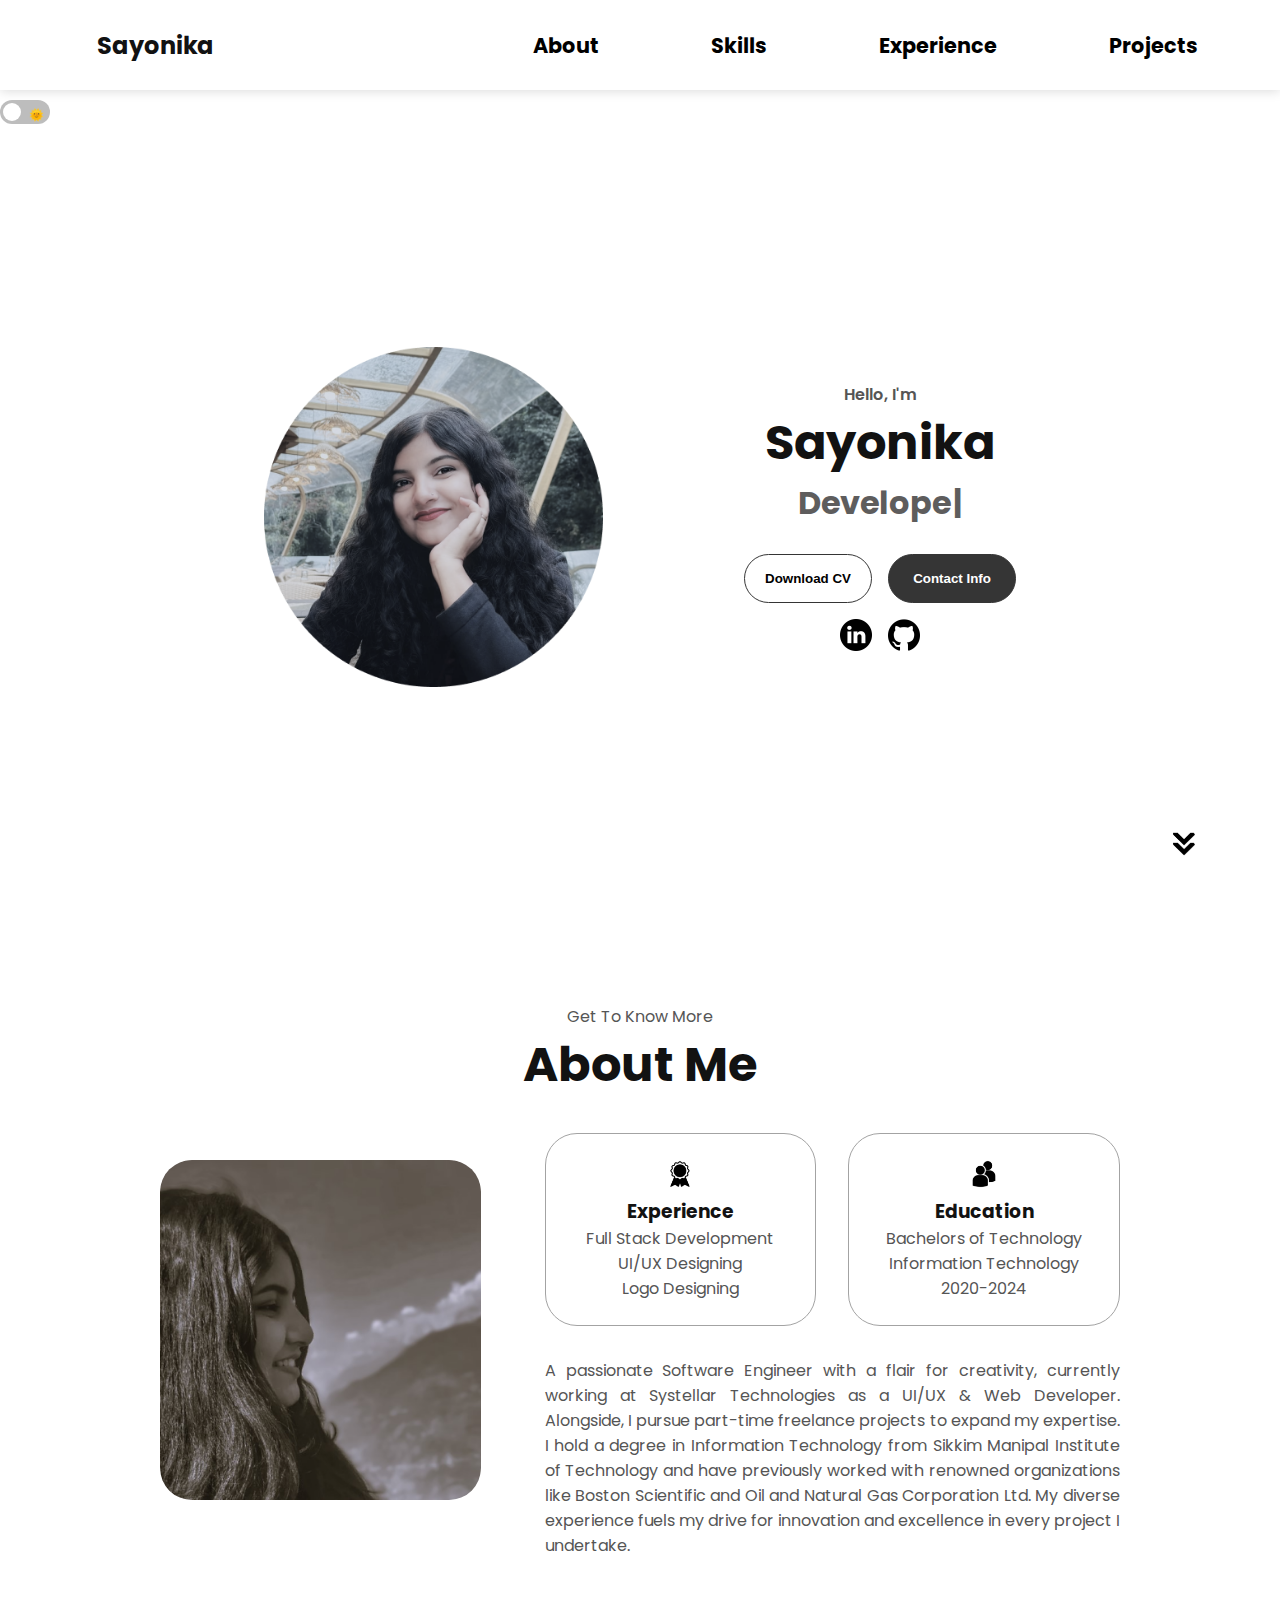
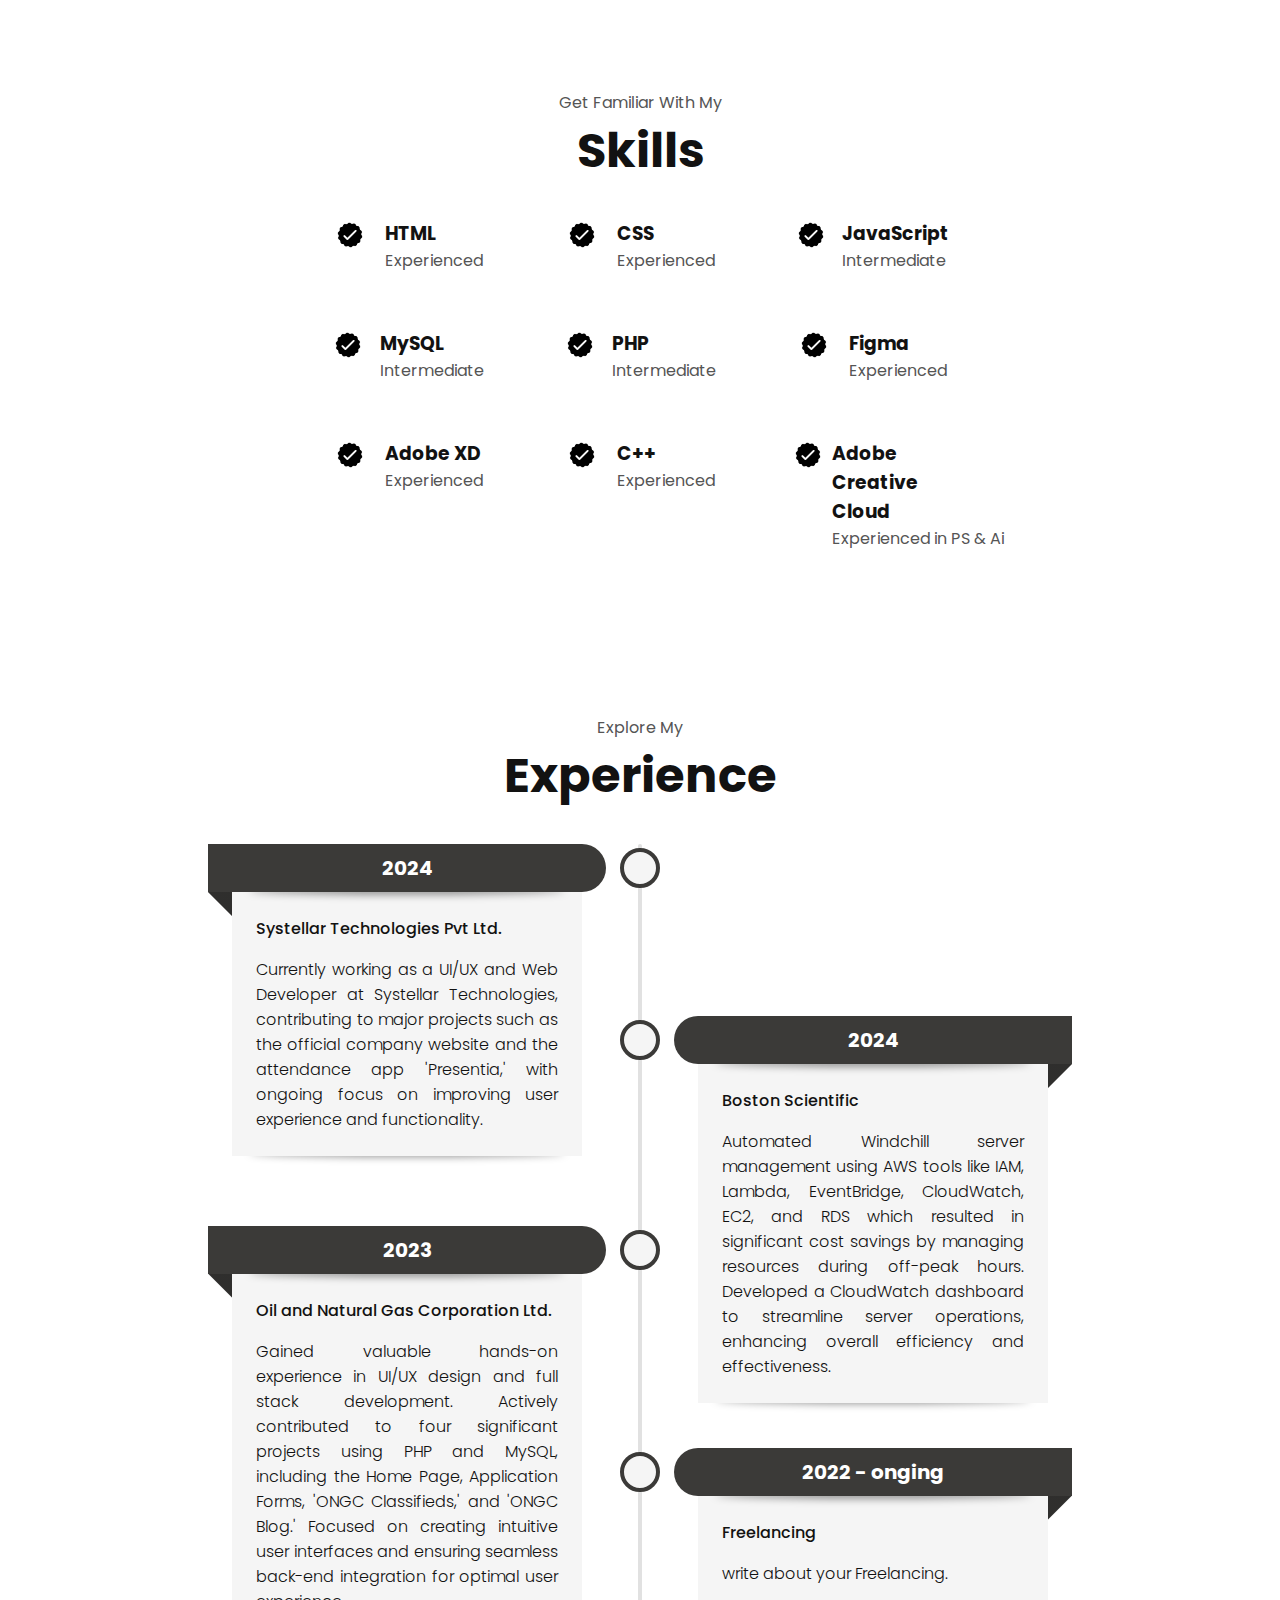
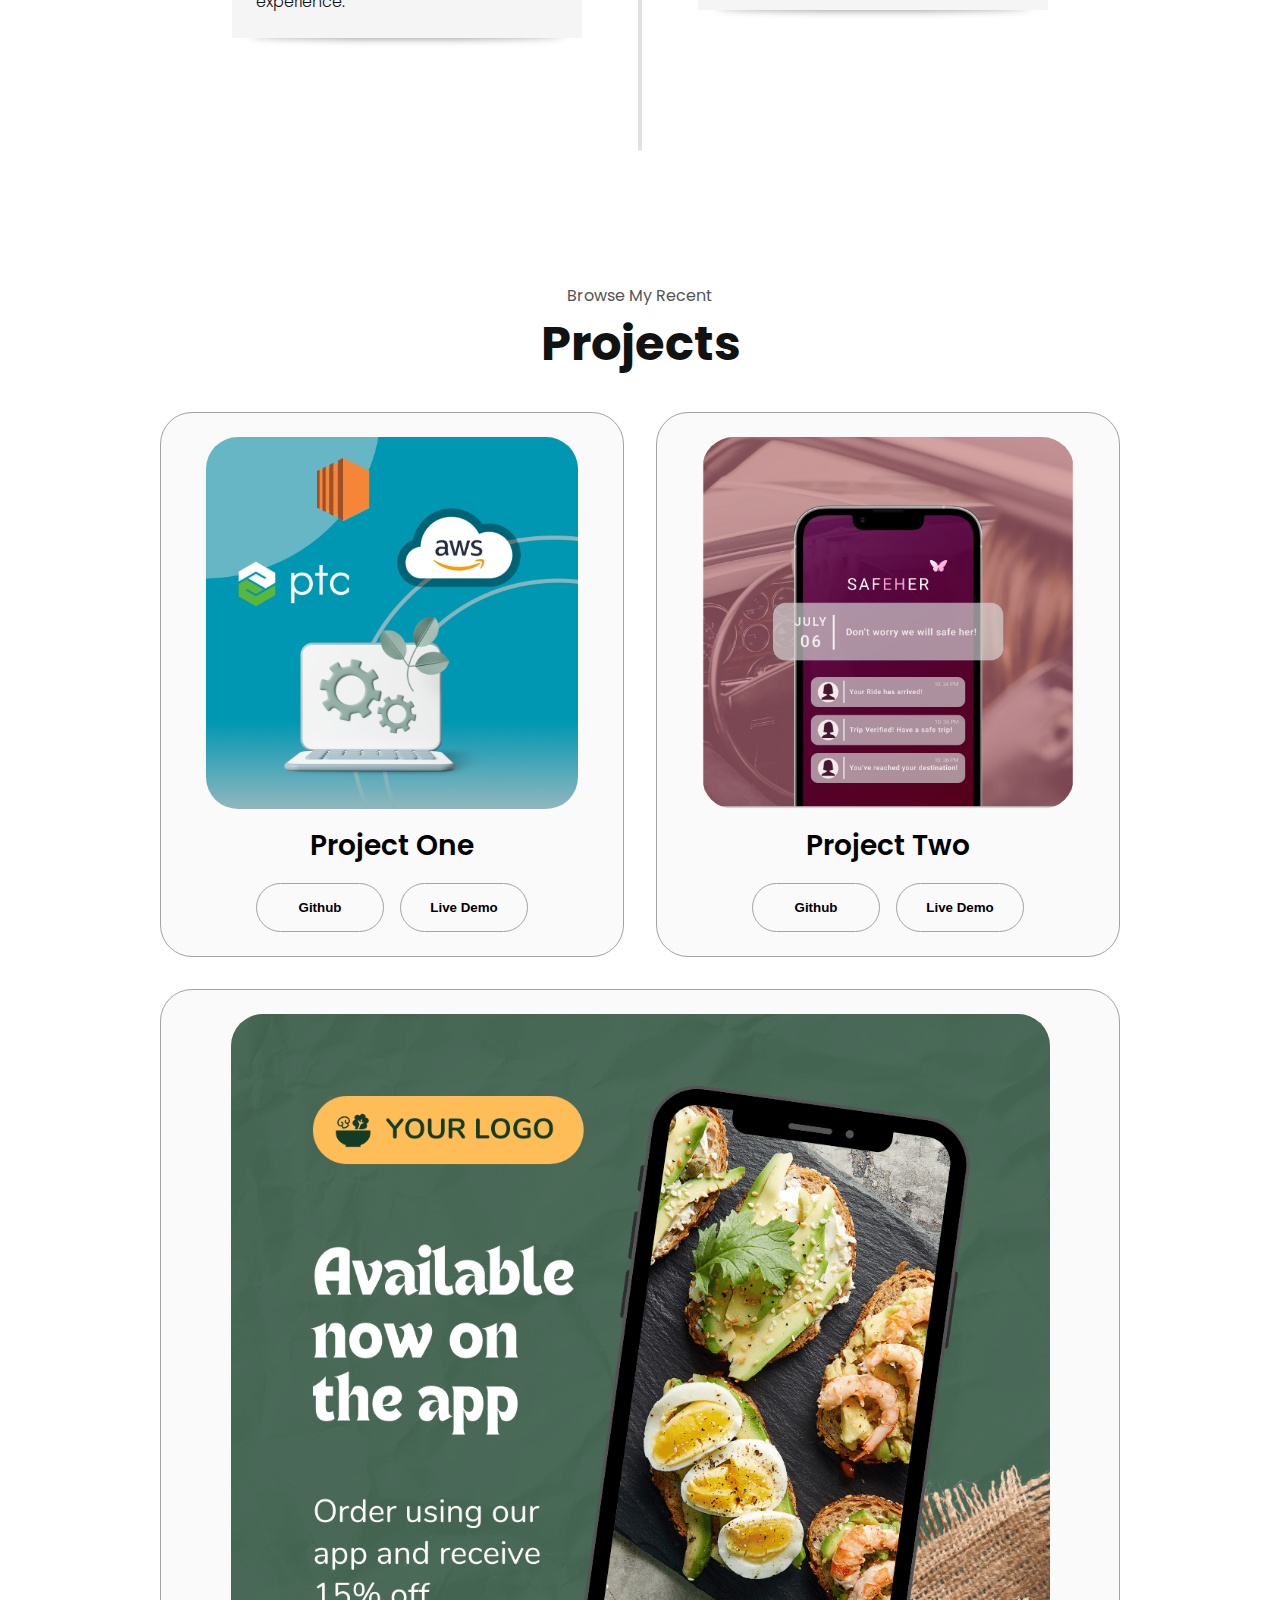
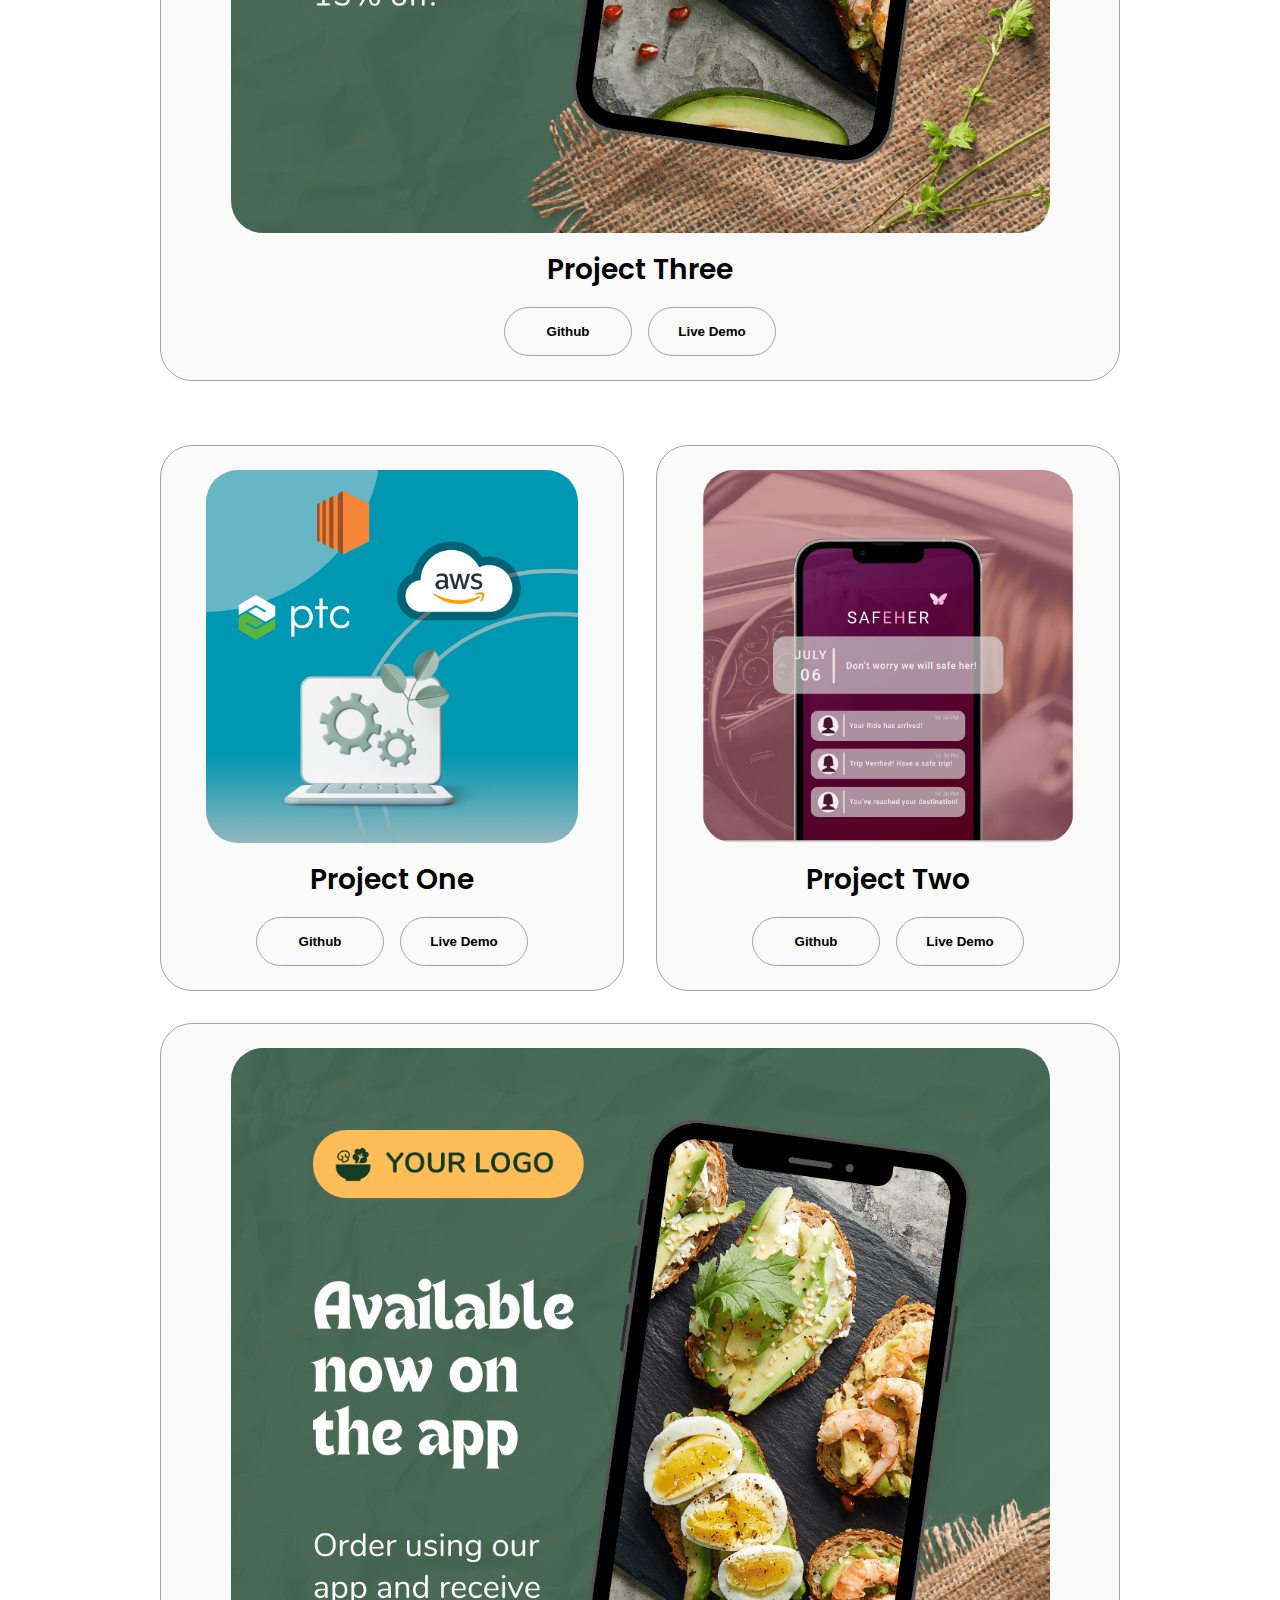
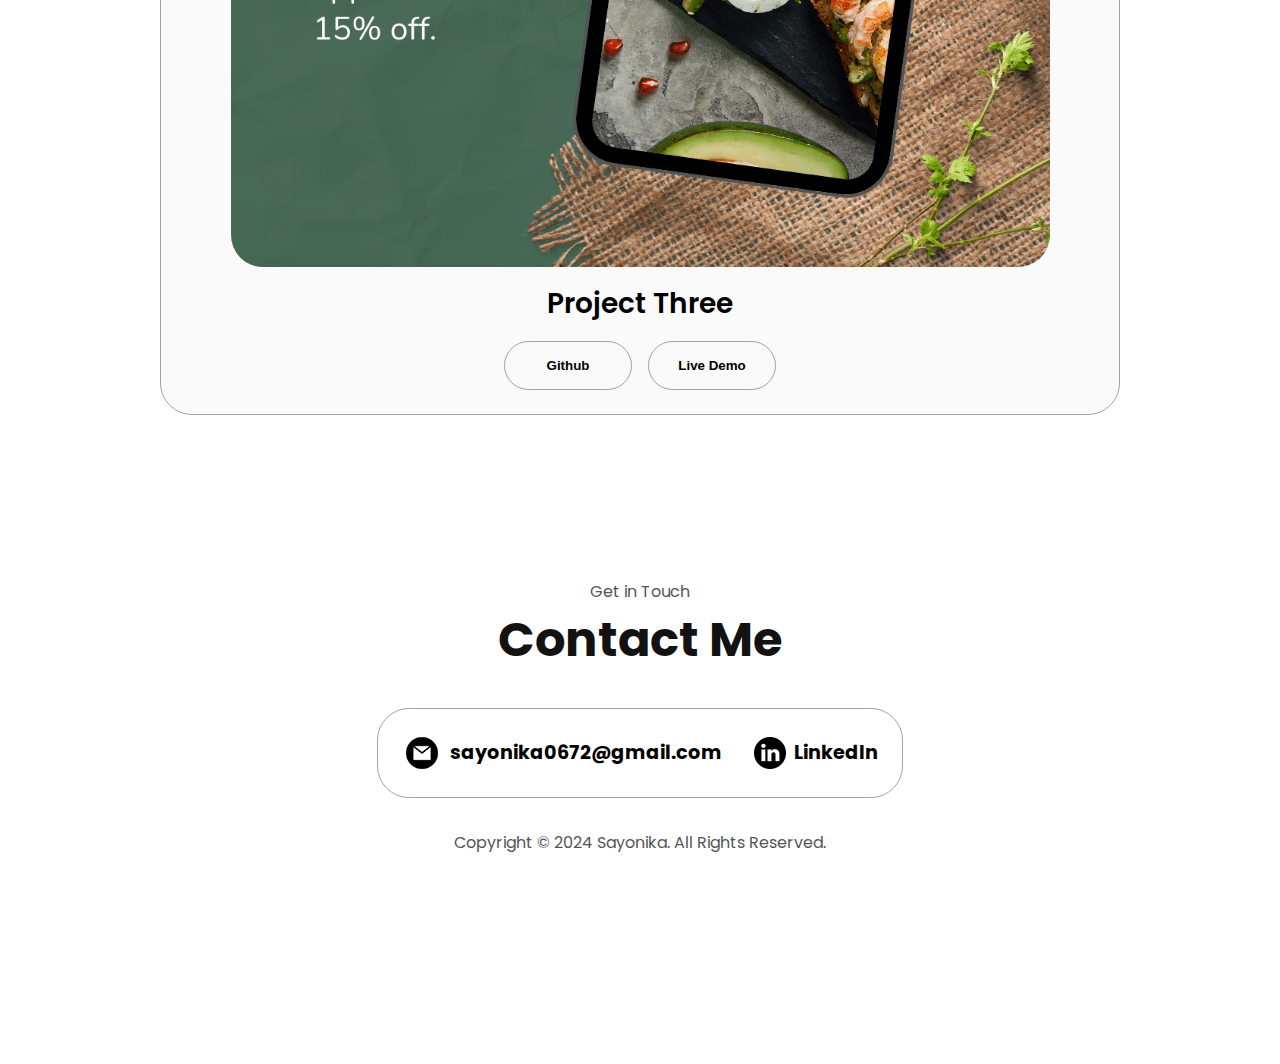
==== commit 341f83b7: "dark mode toggle" ====
--- a/index.html
+++ b/index.html
@@ -20,13 +20,12 @@
         <li><a href="#experience">Skills</a></li>
         <li><a href="#exp">Experience</a></li>
         <li><a href="#projects">Projects</a></li>
-        <!-- <li><a href="#contact">Contact</a></li> -->
         
       </ul>
     </div>
   </nav>
   <nav id="hamburger-nav">
-    <div class="logo">John Doe</div>
+    <div class="logo">Sayonika</div>
     <div class="hamburger-menu">
       <div class="hamburger-icon" onclick="toggleMenu()">
         <span></span>
@@ -42,7 +41,15 @@
       </div>
     </div>
   </nav>
+  <label class="toggle-switch">
+    <input type="checkbox" id="dark-mode-toggle" />
+    <span class="slider"></span>
+  </label>
+  
   <section id="profile">
+
+
+
     <div class="section__pic-container">
       <img src="./assets/Mask group.png" alt="John Doe profile picture" />
     </div>
@@ -69,6 +76,9 @@
       </div>
     </div>
   </section>
+
+  <img src="./assets/arrow.png" alt="Arrow icon" class="icon arrow" onclick="location.href='./#contact'" />
+
   <section id="about">
     <p class="section__text__p1">Get To Know More</p>
     <h1 class="title">About Me</h1>
@@ -96,7 +106,6 @@
         </div>
       </div>
     </div>
-    <img src="./assets/arrow.png" alt="Arrow icon" class="icon arrow" onclick="location.href='./#experience'" />
   </section>
   <section id="skills">
     <p class="section__text__p1">Get Familiar With My</p>
@@ -128,13 +137,13 @@
               </div>
             </article>
             
-            <article>
+            <!-- <article>
               <img src="./assets/checkmark.png" alt="Experience icon" class="icon" />
               <div>
                 <h3>React.Js</h3>
                 <p>Intermediate</p>
               </div>
-            </article>
+            </article> -->
             <article>
               <img src="./assets/checkmark.png" alt="Experience icon" class="icon" />
               <div>
@@ -168,6 +177,13 @@
               <div>
                 <h3>C++</h3>
                 <p>Experienced</p>
+              </div>
+            </article>
+            <article>
+              <img src="./assets/checkmark.png" alt="Experience icon" class="icon" />
+              <div class="adobe">
+                <h3>Adobe Creative Cloud</h3>
+                <p>Experienced in PS & Ai</p>
               </div>
             </article>
 
@@ -208,7 +224,7 @@
         </div> -->
       </div>
     </div>
-    <img src="./assets/arrow.png" alt="Arrow icon" class="icon arrow" onclick="location.href='./#projects'" />
+    <!-- <img src="./assets/arrow.png" alt="Arrow icon" class="icon arrow" onclick="location.href='./#projects'" /> -->
   </section>
 
   <section id="exp">
@@ -230,7 +246,11 @@
           <div class="tle">Oil and Natural Gas Corporation Ltd.</div>
           <div class="descr">Gained valuable hands-on experience in UI/UX design and full stack development. Actively contributed to four significant projects using PHP and MySQL, including the Home Page, Application Forms, 'ONGC Classifieds,' and 'ONGC Blog.' Focused on creating intuitive user interfaces and ensuring seamless back-end integration for optimal user experience.</div>
       </li>
-      
+      <li style="--accent-color:#3b3a38">
+        <div class="date">2022 - onging</div>
+        <div class="tle">Freelancing</div>
+        <div class="descr">write about your Freelancing.</div>
+    </li>
       
   </ul>
   
@@ -328,7 +348,7 @@
         </div>
       </div>
     </div>
-    <img src="./assets/arrow.png" alt="Arrow icon" class="icon arrow" onclick="location.href='./#contact'" />
+    <!-- <img src="./assets/arrow.png" alt="Arrow icon" class="icon arrow" onclick="location.href='./#contact'" /> -->
   </section>
   <section id="contact">
     <p class="section__text__p1">Get in Touch</p>
@@ -336,7 +356,7 @@
     <div class="contact-info-upper-container">
       <div class="contact-info-container">
         <img src="./assets/email.png" alt="Email icon" class="icon contact-icon email-icon" />
-        <p><a href="mailto:examplemail@gmail.com">Example@gmail.com</a></p>
+        <p><a href="mailto:examplemail@gmail.com">sayonika0672@gmail.com</a></p>
       </div>
       <div class="contact-info-container">
         <img src="./assets/linkedin.png" alt="LinkedIn icon" class="icon contact-icon" />
@@ -346,9 +366,21 @@
   </section>
   <footer>
    
-    <p>Copyright &#169; 2023 John Doe. All Rights Reserved.</p>
+    <p>Copyright &#169; 2024 Sayonika. All Rights Reserved.</p>
   </footer>
   <script src="script.js"></script>
 </body>
 
-</html>+</html>
+
+
+
+<!-- #contact {
+  padding-top: 4vh;
+  height: 126vh;
+  /* margin: 0 10rem; */
+  box-sizing: border-box;
+  min-height: fit-content;
+  background: rgb(54, 82, 208);
+  width: 90vw;
+} -->--- a/style.css
+++ b/style.css
@@ -7,6 +7,99 @@
   padding: 0;
 }
 
+/* Default (Light Mode) Styles */
+body {
+  background-color: #ffffff;
+  color: #121212;
+}
+
+/* Dark Mode Styles */
+body.dark-mode {
+  background-color: #121212;
+  color: #e0e0e0;
+}
+
+body.dark-mode nav {
+  background-color: #1f1f1f;
+}
+
+body.dark-mode .nav-links a {
+  color: #e0e0e0;
+}
+
+body.dark-mode .btn {
+  color: #ffffff;
+  background: #333333;
+}
+
+/* Toggle Switch Styling */
+.toggle-switch {
+  position: relative;
+  display: inline-block;
+  width: 50px;
+  height: 24px;
+  margin-top: 10px;
+  cursor: pointer;
+}
+
+.toggle-switch input {
+  opacity: 0;
+  width: 0;
+  height: 0;
+}
+
+.slider {
+  position: absolute;
+  top: 0;
+  left: 0;
+  right: 0;
+  bottom: 0;
+  background-color: #bdbdbd;
+  border-radius: 34px;
+  transition: 0.4s;
+}
+
+.slider:before {
+  position: absolute;
+  content: "";
+  height: 18px;
+  width: 18px;
+  border-radius: 50%;
+  background-color: white;
+  transition: 0.4s;
+  left: 3px;
+  top: 3px;
+}
+
+/* Toggle effect */
+input:checked + .slider {
+  background-color: #333333;
+}
+
+input:checked + .slider:before {
+  transform: translateX(26px);
+}
+
+/* Add optional sun/moon icons */
+.slider:after {
+  content: "🌞";
+  font-size: 12px;
+  position: absolute;
+  right: 6px;
+  top: 6px;
+  opacity: 1;
+  transition: 0.4s;
+  color: white;
+}
+
+input:checked + .slider:after {
+  content: "🌜";
+  left: 6px;
+  right: auto;
+}
+
+
+/* Add similar dark mode styles for other elements as needed */
 body {
   font-family: "Poppins", sans-serif;
 }
@@ -36,8 +129,8 @@
 nav {
   justify-content: space-around;
   align-items: center;
-  height: 12vh;
-  box-shadow: 0 1px 4px rgba(146, 161, 176, 0.15);
+  height: 10vh;
+  box-shadow: 0 1px 11px rgb(0 0 0 / 15%);
 }
 
 .nav-links {
@@ -167,8 +260,12 @@
   margin: 0 10rem;
   box-sizing: border-box;
   min-height: fit-content;
-  background: sandybrown;
-}
+  /* background: sandybrown; */
+  /* height:85vh; */
+}
+
+
+
 
 #about
 {
@@ -178,7 +275,7 @@
   height: fit-content;
   box-sizing: border-box;
   min-height: fit-content;
-  background: rgb(108, 244, 96);
+  /* background: rgb(108, 244, 96); */
   /* gap: 50rem; */
   margin-bottom: 6rem;
 }
@@ -191,13 +288,22 @@
   /* margin: 0 10rem; */
   min-height: fit-content;
   position: relative;
-  background: palevioletred;
+  /* background: palevioletred; */
   display: flex;
   flex-direction: column;
   align-items: center;
   margin-bottom: 6rem;
  
 }
+.adobe h3
+{
+  width:10vw ;
+}
+.adobe p
+{
+  width:15vw ;
+}
+
 
 #exp
 {
@@ -207,7 +313,7 @@
   height: fit-content;
   box-sizing: border-box;
   min-height: fit-content;
-  background: fuchsia;
+  /* background: fuchsia; */
   margin-bottom: 6rem;
 }
 
@@ -229,7 +335,7 @@
   margin: 0 10rem;
   box-sizing: border-box;
   min-height: fit-content;
-  background: rgb(54, 82, 208);
+  /* background: rgb(54, 82, 208); */
 }
 
 .section-container {
@@ -242,13 +348,23 @@
   display: flex;
   justify-content: center;
   gap: 5rem;
-  height: 80vh;
-}
+  height: 82vh;
+}
+/* .blur
+{
+  width: 150px;
+  height: 150px;
+  background-color: rgba(255, 0, 150, 0.6);
+  border-radius: 50%; 
+  filter: blur(15px); 
+  position: relative;
+  margin: 50px auto;
+} */
 
 .section__pic-container {
   display: flex;
-  height: 400px;
-  width: 400px;
+  height: 340px;
+  width: 350px;
   margin: auto 0;
 }
 
@@ -364,9 +480,10 @@
 }
 
 .arrow {
-  position: absolute;
-  right: -5rem;
+  right: 5rem;
   bottom: 2.5rem;
+  z-index: 1000;
+  position: fixed;
 }
 
 .details-container {
@@ -385,7 +502,7 @@
 }
 
 .section__pic-container {
-  height: 400px;
+  height: 340px;
   width: 400px;
   margin: auto 0;
 }
--- a/mediaqueries.css
+++ b/mediaqueries.css
@@ -101,3 +101,27 @@
     text-align: justify;
   }
 }
+
+
+
+/* addon */
+
+@media screen and (max-width: 825px)
+{
+  #contact {
+    
+    padding-top: 4vh;
+
+    /* height: 126vh; */
+    margin: 0 2rem;
+    box-sizing: border-box;
+    min-height: fit-content;
+    background: rgb(54, 82, 208);
+    width: 90vw;
+  } 
+
+  .contact-info-upper-container {
+    display: flex;
+    flex-direction: column;
+  }
+}
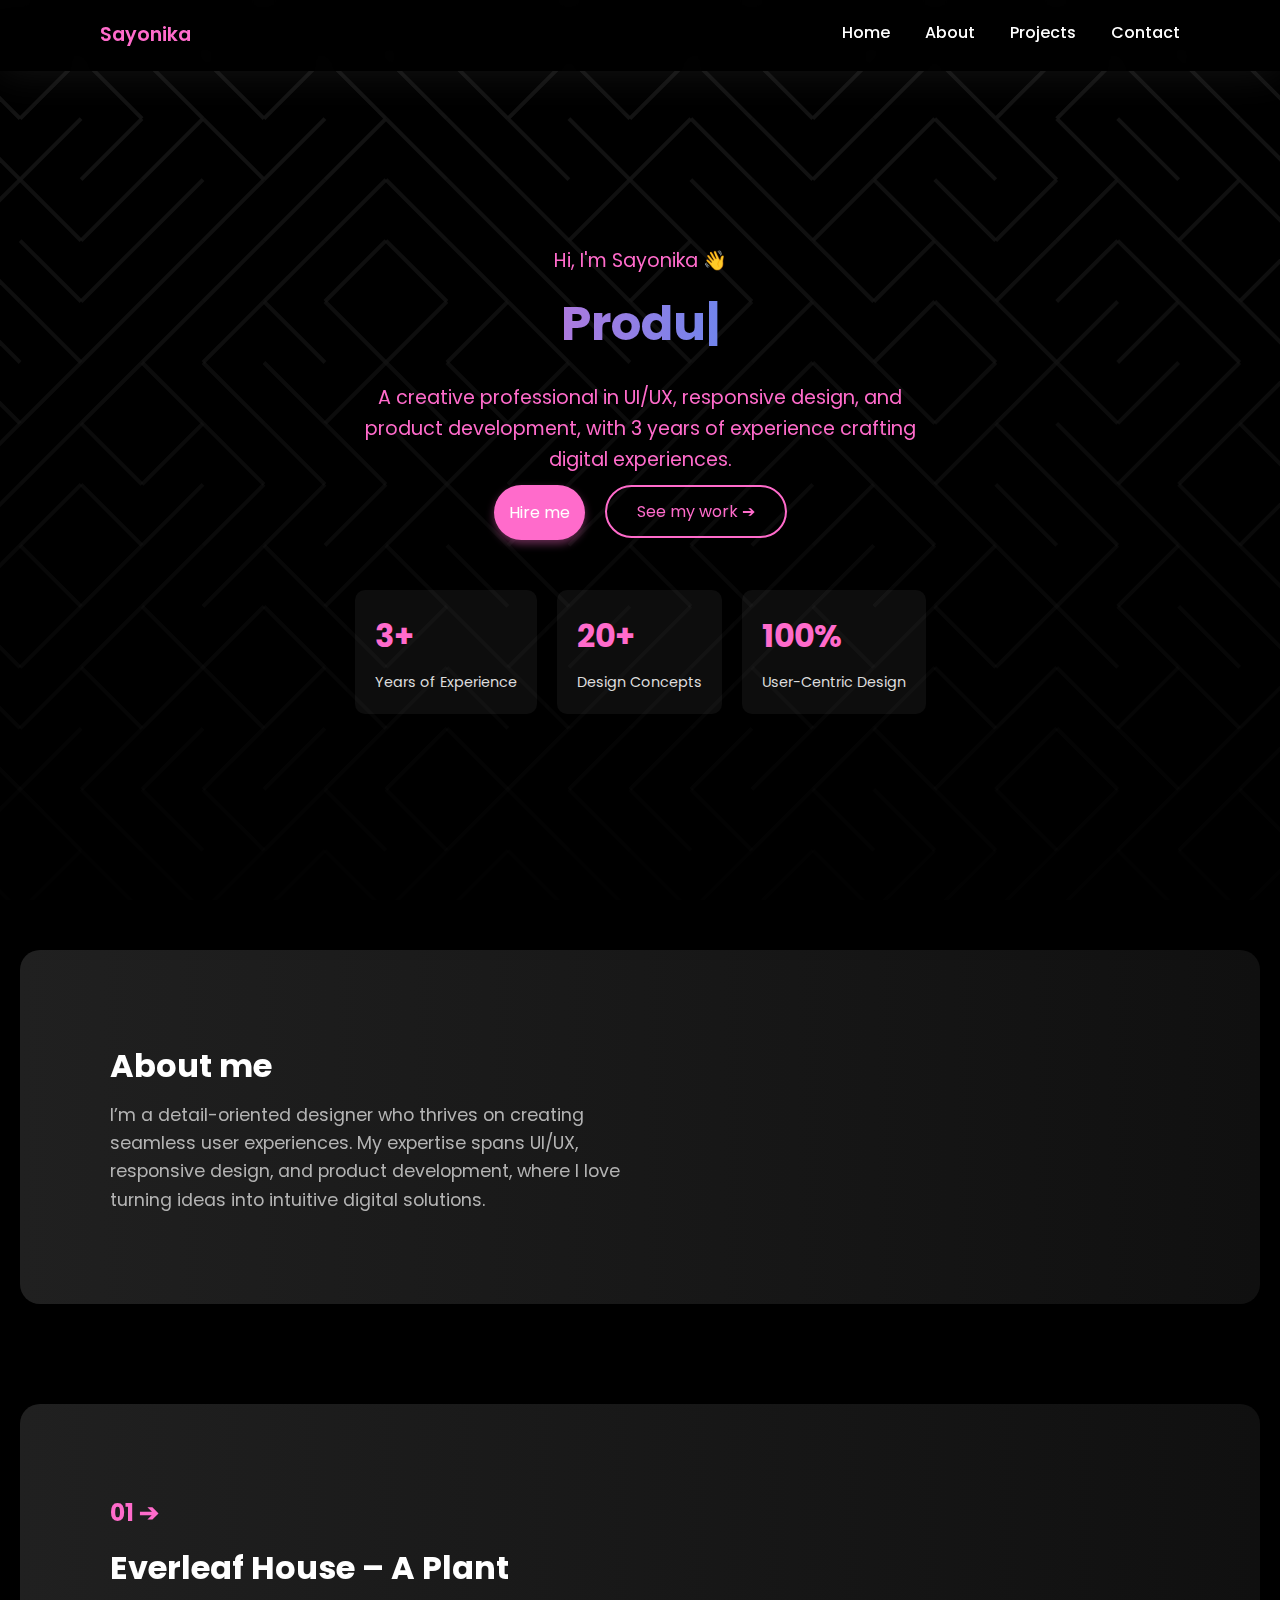
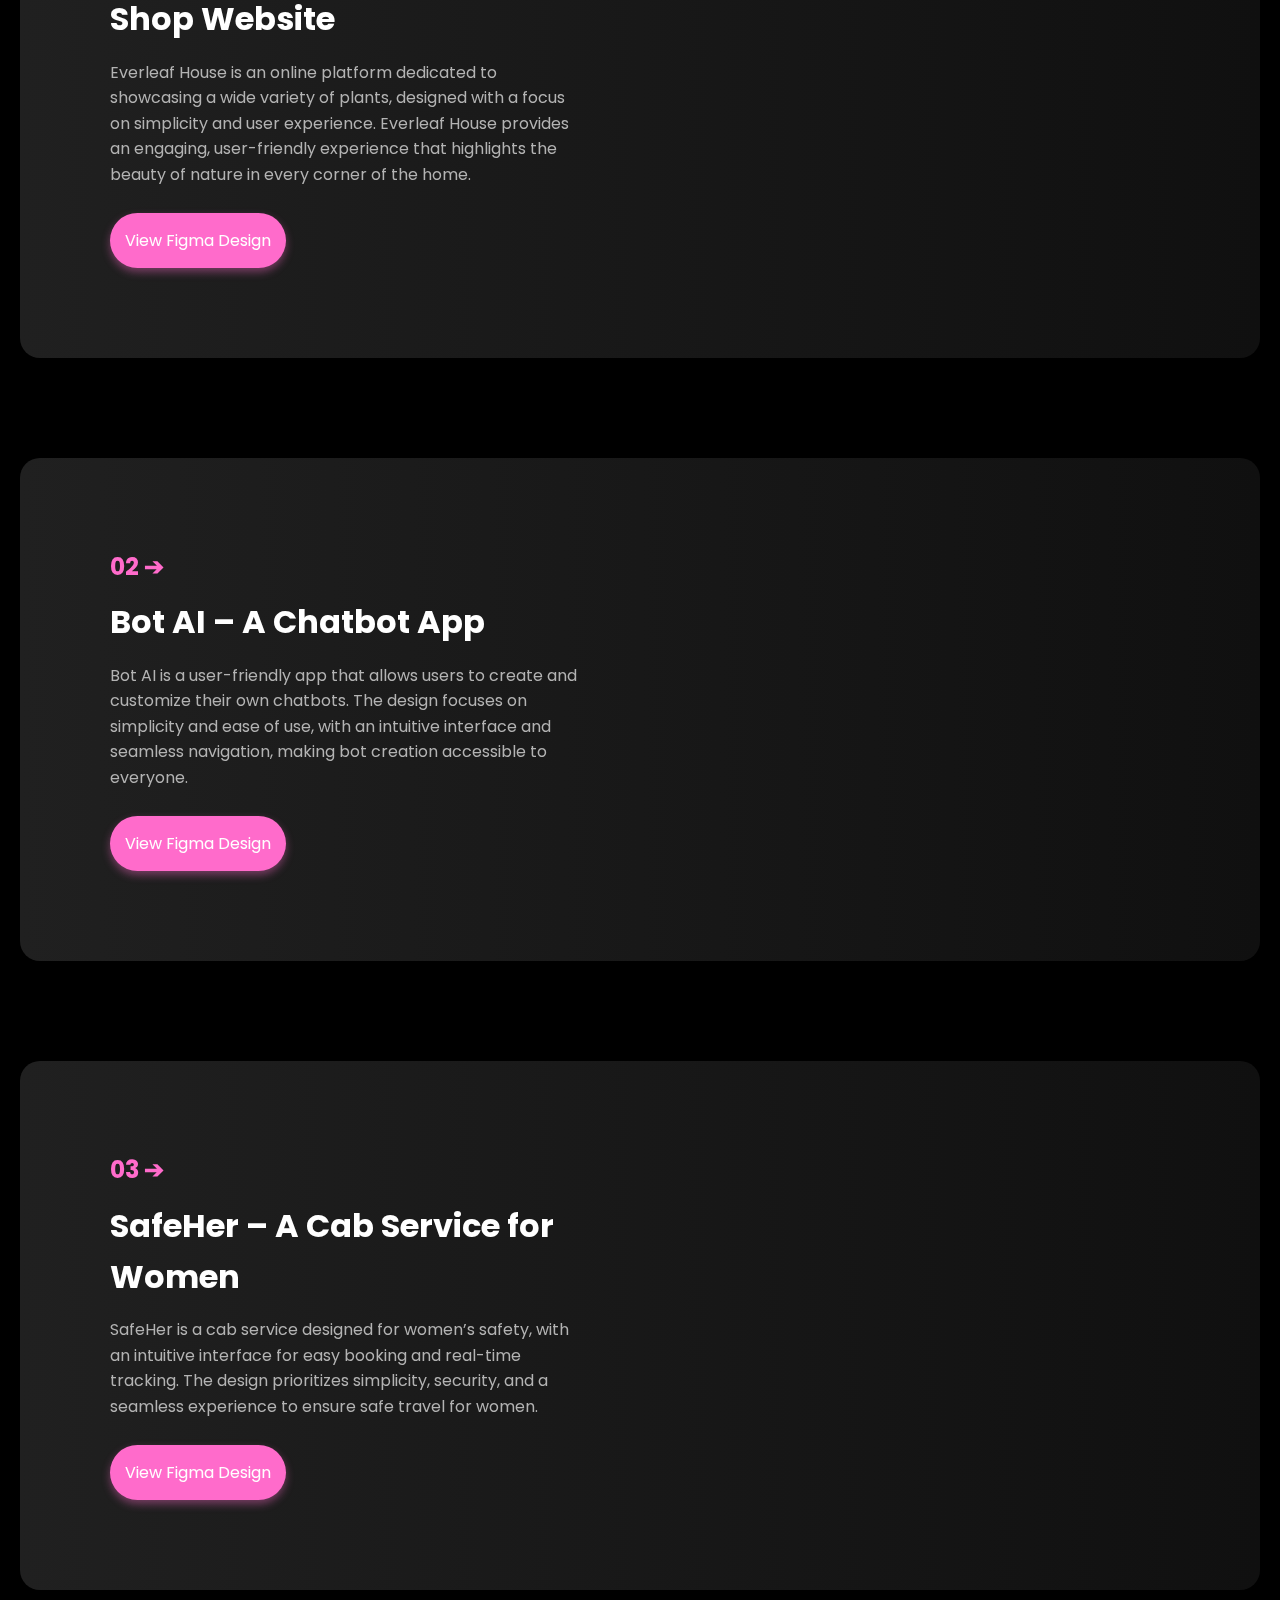
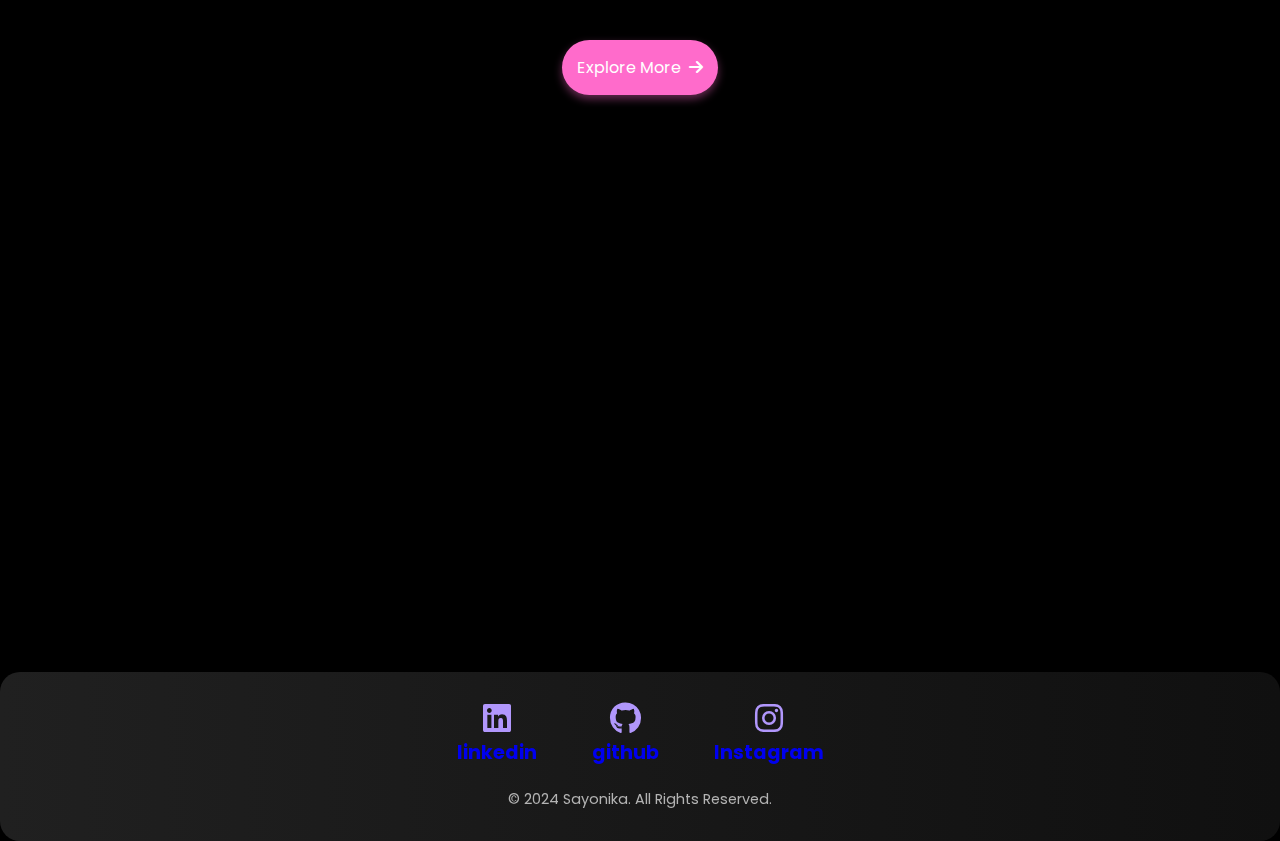
==== commit d41c61c3: "update 2" ====
--- a/index.html
+++ b/index.html
@@ -1,386 +1,206 @@
-<!DOCTYPE html>
-<html lang="en">
-
-<head>
-  <meta charset="UTF-8" />
-  <meta http-equiv="X-UA-Compatible" content="IE=edge" />
-  <meta name="viewport" content="width=device-width, initial-scale=1.0" />
-  <title>My Portfolio</title>
-  <link rel="stylesheet" href="style.css" />
-  <link rel="stylesheet" href="exp.css">
-  <link rel="stylesheet" href="mediaqueries.css" />
-</head>
-
-<body>
-  <nav id="desktop-nav">
-    <div class="logo">Sayonika</div>
-    <div>
-      <ul class="nav-links">
-        <li><a href="#about">About</a></li>
-        <li><a href="#experience">Skills</a></li>
-        <li><a href="#exp">Experience</a></li>
-        <li><a href="#projects">Projects</a></li>
-        
-      </ul>
-    </div>
-  </nav>
-  <nav id="hamburger-nav">
-    <div class="logo">Sayonika</div>
-    <div class="hamburger-menu">
-      <div class="hamburger-icon" onclick="toggleMenu()">
-        <span></span>
-        <span></span>
-        <span></span>
-      </div>
-      <div class="menu-links">
-        <li><a href="#about" onclick="toggleMenu()">About</a></li>
-        <li><a href="#experience" onclick="toggleMenu()">Experience</a></li>
-        <li><a href="#projects" onclick="toggleMenu()">Projects</a></li>
-        <li><a href="#contact" onclick="toggleMenu()">Contact</a></li>
-        
-      </div>
-    </div>
-  </nav>
-  <label class="toggle-switch">
-    <input type="checkbox" id="dark-mode-toggle" />
-    <span class="slider"></span>
-  </label>
-  
-  <section id="profile">
-
-
-
-    <div class="section__pic-container">
-      <img src="./assets/Mask group.png" alt="John Doe profile picture" />
-    </div>
-    <div class="section__text">
-      <p class="section__text__p1">Hello, I'm</p>
-      <h1 class="title">Sayonika</h1>
-      <div class="word-container">
-        <span id="changingWord"></span>
-        <span class="cursor">|</span>
-      </div>
-      <div class="btn-container">
-        <button class="btn btn-color-2" onclick="window.open('./assets/resume-example.pdf')">
-          Download CV
-        </button>
-        <button class="btn btn-color-1" onclick="location.href='./#contact'">
-          Contact Info
-        </button>
-      </div>
-      <div id="socials-container">
-        <img src="./assets/linkedin.png" alt="My LinkedIn profile" class="icon"
-          onclick="location.href='https://linkedin.com/'" />
-        <img src="./assets/github.png" alt="My Github profile" class="icon"
-          onclick="location.href='https://github.com/'" />
-      </div>
-    </div>
-  </section>
-
-  <img src="./assets/arrow.png" alt="Arrow icon" class="icon arrow" onclick="location.href='./#contact'" />
-
-  <section id="about">
-    <p class="section__text__p1">Get To Know More</p>
-    <h1 class="title">About Me</h1>
-    <div class="section-container">
-      <div class="section__pic-container">
-        <img src="./assets/ABOUTME.png" alt="Profile picture" class="about-pic" />
-      </div>
-      <div class="about-details-container">
-        <div class="about-containers">
-          <div class="details-container">
-            <img src="./assets/experience.png" alt="Experience icon" class="icon" />
-            <h3>Experience</h3>
-            <p>Full Stack Development <br />UI/UX Designing <br/> Logo Designing</p>
-          </div>
-          <div class="details-container">
-            <img src="./assets/education.png" alt="Education icon" class="icon" />
-            <h3>Education</h3>
-            <p>Bachelors of Technology <br /> Information Technology <br /> 2020-2024</p>
-          </div>
-        </div>
-        <div class="text-container">
-          <p class="about-text">
-            A passionate Software Engineer with a flair for creativity, currently working at Systellar Technologies as a UI/UX & Web Developer. Alongside, I pursue part-time freelance projects to expand my expertise. I hold a degree in Information Technology from Sikkim Manipal Institute of Technology and have previously worked with renowned organizations like Boston Scientific and Oil and Natural Gas Corporation Ltd. My diverse experience fuels my drive for innovation and excellence in every project I undertake.
-          </p>
-        </div>
-      </div>
-    </div>
-  </section>
-  <section id="skills">
-    <p class="section__text__p1">Get Familiar With My</p>
-    <h1 class="title">Skills</h1>
-    <div class="experience-details-container">
-      <div class="about-containers">
-        <div class="skill-container">
-          <!-- <h2 class="experience-sub-title">Frontend Development</h2> -->
-          <div class="article-container">
-            <article>
-              <img src="./assets/checkmark.png" alt="Experience icon" class="icon" />
-              <div>
-                <h3>HTML</h3>
-                <p>Experienced</p>
-              </div>
-            </article>
-            <article>
-              <img src="./assets/checkmark.png" alt="Experience icon" class="icon" />
-              <div>
-                <h3>CSS</h3>
-                <p>Experienced</p>
-              </div>
-            </article>
-            <article>
-              <img src="./assets/checkmark.png" alt="Experience icon" class="icon" />
-              <div>
-                <h3>JavaScript</h3>
-                <p>Intermediate</p>
-              </div>
-            </article>
-            
-            <!-- <article>
-              <img src="./assets/checkmark.png" alt="Experience icon" class="icon" />
-              <div>
-                <h3>React.Js</h3>
-                <p>Intermediate</p>
-              </div>
-            </article> -->
-            <article>
-              <img src="./assets/checkmark.png" alt="Experience icon" class="icon" />
-              <div>
-                <h3>MySQL</h3>
-                <p>Intermediate</p>
-              </div>
-            </article>
-            <article>
-              <img src="./assets/checkmark.png" alt="Experience icon" class="icon" />
-              <div>
-                <h3>PHP</h3>
-                <p>Intermediate</p>
-              </div>
-            </article>
-            <article>
-              <img src="./assets/checkmark.png" alt="Experience icon" class="icon" />
-              <div>
-                <h3>Figma</h3>
-                <p>Experienced</p>
-              </div>
-            </article>
-            <article>
-              <img src="./assets/checkmark.png" alt="Experience icon" class="icon" />
-              <div>
-                <h3>Adobe XD</h3>
-                <p>Experienced</p>
-              </div>
-            </article>
-            <article>
-              <img src="./assets/checkmark.png" alt="Experience icon" class="icon" />
-              <div>
-                <h3>C++</h3>
-                <p>Experienced</p>
-              </div>
-            </article>
-            <article>
-              <img src="./assets/checkmark.png" alt="Experience icon" class="icon" />
-              <div class="adobe">
-                <h3>Adobe Creative Cloud</h3>
-                <p>Experienced in PS & Ai</p>
-              </div>
-            </article>
-
-          </div>
-        </div>
-        <!-- <div class="details-container">
-          <h2 class="experience-sub-title">Frontend Development</h2>
-          <div class="article-container">
-            <article>
-              <img src="./assets/checkmark.png" alt="Experience icon" class="icon" />
-              <div>
-                <h3>PostgreSQL</h3>
-                <p>Basic</p>
-              </div>
-            </article>
-            <article>
-              <img src="./assets/checkmark.png" alt="Experience icon" class="icon" />
-              <div>
-                <h3>Node JS</h3>
-                <p>Intermediate</p>
-              </div>
-            </article>
-            <article>
-              <img src="./assets/checkmark.png" alt="Experience icon" class="icon" />
-              <div>
-                <h3>Express JS</h3>
-                <p>Intermediate</p>
-              </div>
-            </article>
-            <article>
-              <img src="./assets/checkmark.png" alt="Experience icon" class="icon" />
-              <div>
-                <h3>Git</h3>
-                <p>Intermediate</p>
-              </div>
-            </article>
-          </div>
-        </div> -->
-      </div>
-    </div>
-    <!-- <img src="./assets/arrow.png" alt="Arrow icon" class="icon arrow" onclick="location.href='./#projects'" /> -->
-  </section>
-
-  <section id="exp">
-    <p class="section__text__p1">Explore My</p>
-    <h1 class="title">Experience</h1>
-    <ul>
-      <li style="--accent-color:#3b3a38">
-        <div class="date">2024</div>
-        <div class="tle">Systellar Technologies Pvt Ltd.</div>
-        <div class="descr">Currently working as a UI/UX and Web Developer at Systellar Technologies, contributing to major projects such as the official company website and the attendance app 'Presentia,' with ongoing focus on improving user experience and functionality.</div>
-    </li>
-      <li style="--accent-color:#3b3a38">
-          <div class="date">2024</div>
-          <div class="tle">Boston Scientific</div>
-          <div class="descr">Automated Windchill server management using AWS tools like IAM, Lambda, EventBridge, CloudWatch, EC2, and RDS which resulted in significant cost savings by managing resources during off-peak hours. Developed a CloudWatch dashboard to streamline server operations, enhancing overall efficiency and effectiveness.</div>
-      </li>
-      <li style="--accent-color:#3b3a38">
-          <div class="date">2023</div>
-          <div class="tle">Oil and Natural Gas Corporation Ltd.</div>
-          <div class="descr">Gained valuable hands-on experience in UI/UX design and full stack development. Actively contributed to four significant projects using PHP and MySQL, including the Home Page, Application Forms, 'ONGC Classifieds,' and 'ONGC Blog.' Focused on creating intuitive user interfaces and ensuring seamless back-end integration for optimal user experience.</div>
-      </li>
-      <li style="--accent-color:#3b3a38">
-        <div class="date">2022 - onging</div>
-        <div class="tle">Freelancing</div>
-        <div class="descr">write about your Freelancing.</div>
-    </li>
-      
-  </ul>
-  
-  </section>
-  <section id="projects">
-    <p class="section__text__p1">Browse My Recent</p>
-    <h1 class="title">Projects</h1>
-    <div class="experience-details-container">
-      <div class="about-containers">
-        <div class="details-container color-container">
-          <div class="article-container">
-            <img src="./assets/Frame 3.png" alt="Project 1" class="project-img" />
-          </div>
-          <h2 class="experience-sub-title project-title">Project One</h2>
-          <div class="btn-container">
-            <button class="btn btn-color-2 project-btn" onclick="location.href='https://github.com/'">
-              Github
-            </button>
-            <button class="btn btn-color-2 project-btn" onclick="location.href='https://github.com/'">
-              Live Demo
-            </button>
-          </div>
-        </div>
-        <div class="details-container color-container">
-          <div class="article-container">
-            <img src="./assets/Frame 4 (2).png" alt="Project 2" class="project-img" />
-          </div>
-          <h2 class="experience-sub-title project-title">Project Two</h2>
-          <div class="btn-container">
-            <button class="btn btn-color-2 project-btn" onclick="location.href='https://github.com/'">
-              Github
-            </button>
-            <button class="btn btn-color-2 project-btn" onclick="location.href='https://github.com/'">
-              Live Demo
-            </button>
-          </div>
-        </div>
-        <div class="details-container color-container">
-          <div class="article-container">
-            <img src="./assets/project-3.png" alt="Project 3" class="project-img" />
-          </div>
-          <h2 class="experience-sub-title project-title">Project Three</h2>
-          <div class="btn-container">
-            <button class="btn btn-color-2 project-btn" onclick="location.href='https://github.com/'">
-              Github
-            </button>
-            <button class="btn btn-color-2 project-btn" onclick="location.href='https://github.com/'">
-              Live Demo
-            </button>
-          </div>
-        </div>
-      </div>
-      <div class="about-containers">
-        <div class="details-container color-container">
-          <div class="article-container">
-            <img src="./assets/Frame 3.png" alt="Project 1" class="project-img" />
-          </div>
-          <h2 class="experience-sub-title project-title">Project One</h2>
-          <div class="btn-container">
-            <button class="btn btn-color-2 project-btn" onclick="location.href='https://github.com/'">
-              Github
-            </button>
-            <button class="btn btn-color-2 project-btn" onclick="location.href='https://github.com/'">
-              Live Demo
-            </button>
-          </div>
-        </div>
-        <div class="details-container color-container">
-          <div class="article-container">
-            <img src="./assets/Frame 4 (2).png" alt="Project 2" class="project-img" />
-          </div>
-          <h2 class="experience-sub-title project-title">Project Two</h2>
-          <div class="btn-container">
-            <button class="btn btn-color-2 project-btn" onclick="location.href='https://github.com/'">
-              Github
-            </button>
-            <button class="btn btn-color-2 project-btn" onclick="location.href='https://github.com/'">
-              Live Demo
-            </button>
-          </div>
-        </div>
-        <div class="details-container color-container">
-          <div class="article-container">
-            <img src="./assets/project-3.png" alt="Project 3" class="project-img" />
-          </div>
-          <h2 class="experience-sub-title project-title">Project Three</h2>
-          <div class="btn-container">
-            <button class="btn btn-color-2 project-btn" onclick="location.href='https://github.com/'">
-              Github
-            </button>
-            <button class="btn btn-color-2 project-btn" onclick="location.href='https://github.com/'">
-              Live Demo
-            </button>
-          </div>
-        </div>
-      </div>
-    </div>
-    <!-- <img src="./assets/arrow.png" alt="Arrow icon" class="icon arrow" onclick="location.href='./#contact'" /> -->
-  </section>
-  <section id="contact">
-    <p class="section__text__p1">Get in Touch</p>
-    <h1 class="title">Contact Me</h1>
-    <div class="contact-info-upper-container">
-      <div class="contact-info-container">
-        <img src="./assets/email.png" alt="Email icon" class="icon contact-icon email-icon" />
-        <p><a href="mailto:examplemail@gmail.com">sayonika0672@gmail.com</a></p>
-      </div>
-      <div class="contact-info-container">
-        <img src="./assets/linkedin.png" alt="LinkedIn icon" class="icon contact-icon" />
-        <p><a href="https://www.linkedin.com">LinkedIn</a></p>
-      </div>
-    </div>
-  </section>
-  <footer>
-   
-    <p>Copyright &#169; 2024 Sayonika. All Rights Reserved.</p>
-  </footer>
-  <script src="script.js"></script>
-</body>
-
-</html>
-
-
-
-<!-- #contact {
-  padding-top: 4vh;
-  height: 126vh;
-  /* margin: 0 10rem; */
-  box-sizing: border-box;
-  min-height: fit-content;
-  background: rgb(54, 82, 208);
-  width: 90vw;
-} -->+<!DOCTYPE html>
+<html lang="en">
+
+<head>
+    <meta charset="UTF-8">
+    <meta name="viewport" content="width=device-width, initial-scale=1.0">
+    <title>Sayonika Portfolio</title>
+    <link rel="icon" type="image/x-icon" href="assets/MYPHOTO.png">
+    <link rel="stylesheet" href="style.css">
+    <link rel="stylesheet" href="https://cdn.jsdelivr.net/npm/aos@2.3.1/dist/aos.css">
+    <link rel="stylesheet" href="https://cdnjs.cloudflare.com/ajax/libs/font-awesome/4.7.0/css/font-awesome.min.css">
+    <link rel="stylesheet" href="https://cdnjs.cloudflare.com/ajax/libs/font-awesome/6.1.1/css/all.min.css">
+    <script src="https://cdn.jsdelivr.net/npm/aos@2.3.1/dist/aos.js"></script>
+    <script defer src="script.js"></script>
+</head>
+
+<body>
+    <script>
+        AOS.init();
+    </script>
+    <!-- Navigation -->
+    <header>
+
+        <div class="logo">
+            <!-- <img src="./assets/logo.png" alt="Vijay Logo"> -->
+            <span>Sayonika</span>
+        </div>
+        <nav>
+            <ul>
+                <li><a href="#">Home</a></li>
+                <li><a href="#selected-works">About</a></li>
+                <li><a href="#project-showcase">Projects</a></li>
+                <li><a href="#contact">Contact</a></li>
+            </ul>
+        </nav>
+
+    </header>
+
+
+
+    <canvas>
+        <h1 style="color: aliceblue;">this is here</h1>
+    </canvas>
+
+
+    <!-- Hero Section -->
+    <section id="hero">
+        <div class="hero-content" data-aos="fade-up" data-aos-duration="1000">
+            <!-- <img src="./assets/profile.png" alt="Vijay Profile" class="profile-img"> -->
+            <p>Hi, I'm Sayonika 👋</p>
+            <!-- <h4>Designing meaningful digital experiences that people love</h4> -->
+            <!-- <div class="typed-container" style="height: 110px;"> -->
+            <h1 class="typed" data-typed-items="Product Designer , UI/UX Designer , Web Developer "></h1>
+            <!-- </div> -->
+            <p class="subheading">A creative professional in UI/UX, responsive design, and product development, with 3 years of experience crafting digital experiences.</p>
+            <div class="cta-buttons">
+                <a href="#contact"><button class="btn primary-btn" >Hire me</button></a>
+                <a href="#project-showcase"><button class="btn secondary-btn" >See my work ➔</button></a>
+            </div>
+        </div>
+
+        <!-- Stats Section -->
+        <div class="stats-container">
+            <div class="stat">
+                <h2>3+</h2>
+                <p>Years of Experience</p>
+            </div>
+            <div class="stat">
+                <h2>20+</h2>
+                <p>Design Concepts</p>
+            </div>
+            <!-- <div class="stat">
+                <h2>12+</h2>
+                <p>Variety of projects</p>
+            </div> -->
+            <div class="stat">
+                <h2>100%</h2>
+                <p>User-Centric Design</p>
+            </div>
+        </div>
+    </section>
+    <!-- </div> -->
+
+    <!-- Selected Works Section -->
+    <section id="selected-works">
+        <div class="content">
+            <h2>About me </h2>
+            <p>I’m a detail-oriented designer who thrives on creating seamless user experiences. My expertise spans UI/UX, responsive design, and product development, where I love turning ideas into intuitive digital solutions.
+            </p>
+        </div>
+        <div class="robot-image" data-aos="fade-left" data-aos-duration="1000">
+            <img src="./assets/MYPHOTO.png" alt="Robot Image">
+        </div>
+    </section>
+
+
+
+
+
+    <!-- Project Showcase Section -->
+    <section id="project-showcase">
+        <!-- Project 1 -->
+        <div class="project">
+            
+            <div class="project-details">
+                <h3>01 ➔</h3>
+                <h2>Everleaf House – A Plant Shop Website</h2>
+                <p>Everleaf House is an online platform dedicated to showcasing a wide variety of plants, designed with a focus on simplicity and user experience. Everleaf House provides an engaging, user-friendly experience that highlights the beauty of nature in every corner of the home.<br><br><a href="https://www.figma.com/proto/6SIF5BrbSRN9Ju4SzwG5Qk/Everleaf?node-id=0-1&t=tvF01jC9OuL1WxE4-1"  target="_blank"><button class="btn primary-btn" >View Figma Design</button></a></p>
+            </div>
+            <div class="project-images" data-aos="fade-left" data-aos-duration="1000">
+                <img src="./assets/leaf.png" alt="Grey to Green - Laptop View" class="laptop-image">
+                <!-- <img src="./assets/project1-mobile.png" alt="Grey to Green - Mobile View" class="mobile-image"> -->
+            </div>
+        </div>
+
+        <!-- Project 2 -->
+        <div class="project">
+            <div class="project-details">
+                <h3>02 ➔</h3>
+                <h2>Bot AI – A Chatbot App</h2>
+                <p>Bot AI is a user-friendly app that allows users to create and customize their own chatbots. The design focuses on simplicity and ease of use, with an intuitive interface and seamless navigation, making bot creation accessible to everyone.<br><br><a href="https://www.figma.com/proto/TUDMk6u0gBiJg0FBIFCFs0/Bot-AI?node-id=0-1&t=iv5Xlq9isH5usYSJ-1"  target="_blank"><button class="btn primary-btn" >View Figma Design</button></a></p>
+            </div>
+            <div class="project-images" data-aos="fade-left" data-aos-duration="1000">
+                <img src="./assets/bot_desktop.png" alt="IAS Sathi - Mobile View 1" class="laptop-image">
+                <img src="./assets/bot_mobile.png" alt="IAS Sathi - Mobile View 2" class="mobile-image">
+            </div>
+        </div>
+
+        <!-- Project 3 -->
+        <div class="project">
+            <div class="project-details">
+                <h3>03 ➔</h3>
+                <h2>SafeHer – A Cab Service for Women</h2>
+                <p>SafeHer is a cab service designed for women’s safety, with an intuitive interface for easy booking and real-time tracking. The design prioritizes simplicity, security, and a seamless experience to ensure safe travel for women.<br><br><a href="https://www.figma.com/proto/W6C9t0ANNnA5TSVLWQOBry/SAFEHER-original-(Copy)?node-id=0-1&t=ou3D8H1TEf8DVNwN-1"  target="_blank"><button class="btn primary-btn" >View Figma Design</button></a></p>
+            </div>
+            <div class="project-images" data-aos="fade-left" data-aos-duration="1000">
+                <img src="./assets/SAFEHERLaptop.png" alt="IAS Sathi - Mobile View 1" class="laptop-image">
+                <img src="./assets/safeher-2.png" alt="IAS Sathi - Mobile View 2" class="mobile-image">
+            </div>
+        </div>
+        <div class="cta-buttons">
+            <a href="./more_projects.html"><button class="btn primary-btn">Explore More  &nbsp;<i class="fa-solid fa-arrow-right"></i></button></a>
+        </div>
+
+
+    </section>
+
+
+
+    <!-- Contact Section -->
+    <section id="contact">
+        <div class="contact-container" data-aos="fade-right" data-aos-duration="1000">
+            <h2>Get in Touch</h2>
+            <p>If you have any questions or want to work together, feel free to reach out!</p>
+            <form id="contact-form">
+                <div class="form-group">
+                    <input type="text" id="name" placeholder="Your Name" required>
+                </div>
+                <div class="form-group">
+                    <input type="email" id="email" placeholder="Your Email" required>
+                </div>
+                <div class="form-group">
+                    <textarea id="message" placeholder="Your Message" rows="1" required></textarea>
+                </div>
+                <button type="submit" class="btn primary-btn">Send Message</button>
+            </form>
+        </div>
+    </section>
+
+
+
+    <!-- Footer Section -->
+    <footer id="footer">
+        <div class="footer-content">
+            <div class="social-links">
+                <a href="https://www.linkedin.com/in/sayonika-bhattacharjee-b6ab961b6/" target="_blank">
+                    <i class="fa-brands fa-linkedin fa-beat" style="color: #B197FC;"></i><br>
+                    <h5>
+                        linkedin</h5>
+
+                    <!-- <img src="./assets/linkedin.png" alt="LinkedIn"></a> -->
+                    <a href="https://github.com/sayonika06" target="_blank">
+                        <i class="fa-brands fa-github fa-beat" style="color: #B197FC;"></i><br>
+                        <h5>
+                            github</h5>
+
+
+                        <!-- <img src="./assets/github.png" alt="GitHub"></a> -->
+                        <a href="https://www.instagram.com/uiux.say.oh/" target="_blank">
+                            <i class="fa-brands fa-instagram fa-beat" style="color: #B197FC;"></i><br>
+                            <h5>
+                                Instagram</h5>
+
+                            <!-- <img src="./assets/twitter.png" alt="Twitter"></a> -->
+            </div>
+            <p>© 2024 Sayonika. All Rights Reserved.</p>
+        </div>
+    </footer>
+
+
+
+
+
+</body>
+
+</html>--- a/style.css
+++ b/style.css
@@ -1,666 +1,1111 @@
-/* GENERAL */
-
-@import url("https://fonts.googleapis.com/css2?family=Poppins:wght@300;400;500;600&display=swap");
-
-* {
-  margin: 0;
-  padding: 0;
-}
-
-/* Default (Light Mode) Styles */
-body {
-  background-color: #ffffff;
-  color: #121212;
-}
-
-/* Dark Mode Styles */
-body.dark-mode {
-  background-color: #121212;
-  color: #e0e0e0;
-}
-
-body.dark-mode nav {
-  background-color: #1f1f1f;
-}
-
-body.dark-mode .nav-links a {
-  color: #e0e0e0;
-}
-
-body.dark-mode .btn {
-  color: #ffffff;
-  background: #333333;
-}
-
-/* Toggle Switch Styling */
-.toggle-switch {
-  position: relative;
-  display: inline-block;
-  width: 50px;
-  height: 24px;
-  margin-top: 10px;
-  cursor: pointer;
-}
-
-.toggle-switch input {
-  opacity: 0;
-  width: 0;
-  height: 0;
-}
-
-.slider {
-  position: absolute;
-  top: 0;
-  left: 0;
-  right: 0;
-  bottom: 0;
-  background-color: #bdbdbd;
-  border-radius: 34px;
-  transition: 0.4s;
-}
-
-.slider:before {
-  position: absolute;
-  content: "";
-  height: 18px;
-  width: 18px;
-  border-radius: 50%;
-  background-color: white;
-  transition: 0.4s;
-  left: 3px;
-  top: 3px;
-}
-
-/* Toggle effect */
-input:checked + .slider {
-  background-color: #333333;
-}
-
-input:checked + .slider:before {
-  transform: translateX(26px);
-}
-
-/* Add optional sun/moon icons */
-.slider:after {
-  content: "🌞";
-  font-size: 12px;
-  position: absolute;
-  right: 6px;
-  top: 6px;
-  opacity: 1;
-  transition: 0.4s;
-  color: white;
-}
-
-input:checked + .slider:after {
-  content: "🌜";
-  left: 6px;
-  right: auto;
-}
-
-
-/* Add similar dark mode styles for other elements as needed */
-body {
-  font-family: "Poppins", sans-serif;
-}
-
-html {
-  scroll-behavior: smooth;
-}
-
-p {
-  color: rgb(85, 85, 85);
-}
-
-/* TRANSITION */
-
-a,
-.btn {
-  transition: all 300ms ease;
-}
-
-/* DESKTOP NAV */
-
-nav,
-.nav-links {
-  display: flex;
-}
-
-nav {
-  justify-content: space-around;
-  align-items: center;
-  height: 10vh;
-  box-shadow: 0 1px 11px rgb(0 0 0 / 15%);
-}
-
-.nav-links {
-  gap: 4rem;
-  list-style: none;
-  font-size: 1.3rem;
-}
-
-a {
-  color: black;
-  text-decoration: none;
-  text-decoration-color: white;
-  font-weight: bold;
-}
-
-a:hover {
-  color: grey;
-  text-decoration: underline;
-  text-underline-offset: 1rem;
-  text-decoration-color: rgb(181, 181, 181);
-}
-
-.logo {
-  font-size: 1.5rem;
-  font-weight: bold;
-}
-
-.logo:hover {
-  cursor: default;
-}
-
-/* HAMBURGER MENU */
-
-#hamburger-nav {
-  display: none;
-}
-
-.hamburger-menu {
-  position: relative;
-  display: inline-block;
-}
-
-.hamburger-icon {
-  display: flex;
-  flex-direction: column;
-  justify-content: space-between;
-  height: 24px;
-  width: 30px;
-  cursor: pointer;
-}
-
-.hamburger-icon span {
-  width: 100%;
-  height: 2px;
-  background-color: black;
-  transition: all 0.3 ease-in-out;
-}
-
-.menu-links {
-  position: absolute;
-  top: 100%;
-  right: 0;
-  background-color: white;
-  width: fit-content;
-  max-height: 0;
-  overflow: hidden;
-  transition: all 0.3 ease-in-out;
-}
-
-.menu-links a {
-  display: block;
-  padding: 10px;
-  text-align: center;
-  font-size: 1.5rem;
-  color: black;
-  text-decoration: none;
-  transition: all 0.3 ease-in-out;
-}
-
-.menu-links li {
-  list-style: none;
-}
-
-.menu-links.open {
-  max-height: 300px;
-}
-
-.hamburger-icon.open span:first-child {
-  transform: rotate(45deg) translate(10px, 5px);
-}
-
-.hamburger-icon.open span:nth-child(2) {
-  opacity: 0;
-}
-
-.hamburger-icon.open span:last-child {
-  transform: rotate(-45deg) translate(10px, -5px);
-}
-
-.hamburger-icon span:first-child {
-  transform: none;
-}
-
-.hamburger-icon span:first-child {
-  opacity: 1;
-}
-
-.hamburger-icon span:first-child {
-  transform: none;
-}
-
-/* SECTIONS */
-
-section {
-  padding-top: 4vh;
-  height: 96vh;
-  margin: 0 10rem;
-  box-sizing: border-box;
-  min-height: fit-content;
-}
-
-
- #profile
-{
-  padding-top: 4vh;
-  /* height: 96vh; */
-  margin: 0 10rem;
-  box-sizing: border-box;
-  min-height: fit-content;
-  /* background: sandybrown; */
-  /* height:85vh; */
-}
-
-
-
-
-#about
-{
-  padding-top: 4vh;
-  /* height: 96vh; */
-  /* margin: 0 10rem; */
-  height: fit-content;
-  box-sizing: border-box;
-  min-height: fit-content;
-  /* background: rgb(108, 244, 96); */
-  /* gap: 50rem; */
-  margin-bottom: 6rem;
-}
-
-
-#skills {
-  padding-top: 4vh;
-  /* height: 96vh; */
-  height: 70%;
-  /* margin: 0 10rem; */
-  min-height: fit-content;
-  position: relative;
-  /* background: palevioletred; */
-  display: flex;
-  flex-direction: column;
-  align-items: center;
-  margin-bottom: 6rem;
- 
-}
-.adobe h3
-{
-  width:10vw ;
-}
-.adobe p
-{
-  width:15vw ;
-}
-
-
-#exp
-{
-  padding-top: 4vh;
-  /* height: 126vh; */
-  /* margin: 0 10rem; */
-  height: fit-content;
-  box-sizing: border-box;
-  min-height: fit-content;
-  /* background: fuchsia; */
-  margin-bottom: 6rem;
-}
-
-#projects
-{
-  padding-top: 4vh;
-  height: fit-content;
-  margin: 0 10rem;
-  box-sizing: border-box;
-  min-height: fit-content;
-  margin-bottom: 6rem;
-  /* background: rgb(183, 255, 0); */
-}
-
-#contact
-{
-  padding-top: 4vh;
-  height: 126vh;
-  margin: 0 10rem;
-  box-sizing: border-box;
-  min-height: fit-content;
-  /* background: rgb(54, 82, 208); */
-}
-
-.section-container {
-  display: flex;
-}
-
-/* PROFILE SECTION */
-
-#profile {
-  display: flex;
-  justify-content: center;
-  gap: 5rem;
-  height: 82vh;
-}
-/* .blur
-{
-  width: 150px;
-  height: 150px;
-  background-color: rgba(255, 0, 150, 0.6);
-  border-radius: 50%; 
-  filter: blur(15px); 
-  position: relative;
-  margin: 50px auto;
-} */
-
-.section__pic-container {
-  display: flex;
-  height: 340px;
-  width: 350px;
-  margin: auto 0;
-}
-
-.section__text {
-  align-self: center;
-  text-align: center;
-}
-
-.section__text p {
-  font-weight: 600;
-}
-
-.section__text__p1 {
-  text-align: center;
-}
-
-.section__text__p2 {
-  font-size: 1.75rem;
-  margin-bottom: 1rem;
-}
-
-.title {
-  font-size: 3rem;
-  text-align: center;
-}
-
-#socials-container {
-  display: flex;
-  justify-content: center;
-  margin-top: 1rem;
-  gap: 1rem;
-}
-
-/* ICONS */
-
-.icon {
-  cursor: pointer;
-  height: 2rem;
-}
-
-/* BUTTONS */
-
-.btn-container {
-  display: flex;
-  justify-content: center;
-  gap: 1rem;
-}
-
-.btn {
-  font-weight: 600;
-  transition: all 300ms ease;
-  padding: 1rem;
-  width: 8rem;
-  border-radius: 2rem;
-}
-
-.btn-color-1,
-.btn-color-2 {
-  border: rgb(53, 53, 53) 0.1rem solid;
-}
-
-.btn-color-1:hover,
-.btn-color-2:hover {
-  cursor: pointer;
-}
-
-.btn-color-1,
-.btn-color-2:hover {
-  background: rgb(53, 53, 53);
-  color: white;
-}
-
-.btn-color-1:hover {
-  background: rgb(0, 0, 0);
-}
-
-.btn-color-2 {
-  background: none;
-}
-
-.btn-color-2:hover {
-  border: rgb(255, 255, 255) 0.1rem solid;
-}
-
-.btn-container {
-  gap: 1rem;
-}
-
-/* ABOUT SECTION */
-
-#about {
-  position: relative;
-}
-
-.about-containers {
-  gap: 2rem;
-  margin-bottom: 2rem;
-  margin-top: 2rem;
-}
-
-.about-details-container {
-  justify-content: center;
-  flex-direction: column;
-}
-
-.about-containers,
-.about-details-container {
-  display: flex;
-}
-
-.about-pic {
-  border-radius: 2rem;
-}
-
-.arrow {
-  right: 5rem;
-  bottom: 2.5rem;
-  z-index: 1000;
-  position: fixed;
-}
-
-.details-container {
-  padding: 1.5rem;
-  flex: 1;
-  background: white;
-  border-radius: 2rem;
-  border: rgb(53, 53, 53) 0.1rem solid;
-  border-color: rgb(163, 163, 163);
-  text-align: center;
-}
-
-.section-container {
-  gap: 4rem;
-  height: 80%;
-}
-
-.section__pic-container {
-  height: 340px;
-  width: 400px;
-  margin: auto 0;
-}
-.about-text
-{
-  text-align: justify;
-  text-justify: inter-word;
-}
-
-/* EXPERIENCE SECTION */
-
-
-
-
-.experience-sub-title {
-  color: rgb(85, 85, 85);
-  font-weight: 600;
-  font-size: 1.75rem;
-  margin-bottom: 2rem;
-}
-
-.experience-details-container {
-  display: flex;
-  justify-content: center;
-  flex-direction: column;
-}
-
-.article-container {
-  display: flex;
-  text-align: initial;
-  flex-wrap: wrap;
-  flex-direction: row;
-  gap: 3.5rem;
-  justify-content: space-around;
-}
-
-article {
-  display: flex;
-  width: 10rem;
-  justify-content: space-around;
-  gap: 0.5rem;
-}
-
-article .icon {
-  cursor: default;
-}
-
-.skill-container
-{
-  /* border: 1px solid grey; */
-  width: 50vw;
-}
-
-
-/* PROJECTS SECTION */
-
-#projects {
-  position: relative;
-}
-
-.color-container {
-  border-color: rgb(163, 163, 163);
-  background: rgb(250, 250, 250);
-}
-
-.project-img {
-  border-radius: 2rem;
-  width: 90%;
-  height: 90%;
-}
-
-.project-title {
-  margin: 1rem;
-  color: black;
-}
-
-.project-btn {
-  color: black;
-  border-color: rgb(163, 163, 163);
-}
-
-/* CONTACT */
-
-#contact {
-  display: flex;
-  justify-content: center;
-  flex-direction: column;
-  height: 70vh;
-}
-
-.contact-info-upper-container {
-  display: flex;
-  justify-content: center;
-  border-radius: 2rem;
-  border: rgb(53, 53, 53) 0.1rem solid;
-  border-color: rgb(163, 163, 163);
-  background: (250, 250, 250);
-  margin: 2rem auto;
-  padding: 0.5rem;
-}
-
-.contact-info-container {
-  display: flex;
-  align-items: center;
-  justify-content: center;
-  gap: 0.5rem;
-  margin: 1rem;
-}
-
-.contact-info-container p {
-  font-size: larger;
-}
-
-.contact-icon {
-  cursor: default;
-}
-
-.email-icon {
-  height: 2.5rem;
-}
-
-/* FOOTER SECTION */
-
-footer {
-  height: 26vh;
-  margin: 0 1rem;
-}
-
-footer p {
-  text-align: center;
-}
-
-
-
-
-.word-container {
-  font-size: 2em;
-  font-weight: bold;
-  color: #5e5d5d;
-  display: flex;
-  align-items: center;
-  display: flex;
-    justify-content: center;
-    margin-bottom: 3vh;
-}
-
-.cursor {
-  display: inline-block;
-  margin-left: 2px;
-  animation: blink 1s step-end infinite;
-}
-
-@keyframes blink {
-  from, to {
-      opacity: 1;
-  }
-  50% {
-      opacity: 0;
-  }
-}
-
+/* Import Google Fonts */
+@import url("https://fonts.googleapis.com/css2?family=Poppins:wght@300;400;600;700&display=swap");
+
+/* General Styles */
+* {
+  margin: 0;
+  padding: 0;
+  box-sizing: border-box;
+  font-family: "Poppins", sans-serif;
+  cursor: url("[data-uri]")
+      5 5,
+    auto;
+}
+
+body {
+  background-color: #000000;
+  color: #ffffff;
+  line-height: 1.6;
+  overflow-x: hidden;
+  cursor: pointer;
+}
+
+/* Smooth Scrolling */
+html {
+  scroll-behavior: smooth;
+}
+html::-webkit-scrollbar {
+  display: none; /* For Chrome, Safari, and Opera */
+}
+
+canvas {
+  position: fixed;
+  top: 0;
+  left: 0;
+  width: 100%;
+  height: 100%;
+  z-index: 100;
+  pointer-events: none;
+}
+
+/* Header Styles */
+header {
+  display: flex;
+  justify-content: space-between;
+  align-items: center;
+  padding: 20px 100px;
+  position: fixed;
+  width: 100%;
+  background: rgba(0, 0, 0, 0.8);
+  backdrop-filter: blur(10px);
+  box-shadow: 0 1px 40px #5f5f5f39;
+  z-index: 1000;
+}
+
+.logo {
+  display: flex;
+  align-items: center;
+  gap: 10px;
+}
+
+.logo img {
+  width: 40px;
+}
+
+.logo span {
+  font-size: 1.2rem;
+  font-weight: 600;
+  color: #ff6bcb;
+}
+
+nav ul {
+  display: flex;
+  gap: 30px;
+  list-style: none;
+  align-items: center;
+  justify-content: center;
+}
+nav ul li {
+  height: 30px;
+}
+
+nav a {
+  color: #ffffff;
+  text-decoration: none;
+  font-weight: 500;
+  position: relative;
+  padding: 5px;
+}
+
+nav a::after {
+  content: "";
+  display: block;
+  width: 0;
+  height: 2px;
+  background: #ff6bcb;
+  transition: width 0.3s;
+}
+
+nav a:hover::after {
+  width: 100%;
+}
+
+/* Hero Section */
+#hero {
+  display: flex;
+  flex-direction: column;
+  align-items: center;
+  justify-content: center;
+  min-height: 100vh;
+  padding-top: 80px; 
+  padding-right: 20px;
+  padding-bottom: 20px;
+  padding-left: 20px;
+  background: url("./assets/bg_pattern.svg") no-repeat center center/cover;
+  position: relative;
+}
+
+.profile-img {
+  width: 150px;
+  height: 150px;
+  border-radius: 50%;
+  border: 3px solid #ff6bcb;
+  margin-bottom: 20px;
+  box-shadow: 0 8px 16px rgba(0, 0, 0, 0.3);
+  animation: profileBounce 2s infinite;
+}
+
+@keyframes profileBounce {
+  0%,
+  100% {
+    transform: translateY(0);
+  }
+  50% {
+    transform: translateY(-10px);
+  }
+}
+
+.hero-content p {
+  font-size: 1.2rem;
+  color: #ff6bcb;
+  margin-bottom: 10px;
+  /* margin-top: 70px; */
+  display: flex;
+  justify-content: center;
+}
+
+.hero-content h1 {
+  font-size: 3rem;
+  margin-bottom: 20px;
+  text-align: center;
+  background: linear-gradient(to right, #ff6bcb, #1f93ff);
+  -webkit-background-clip: text;
+  color: transparent;
+  animation: textFadeIn 2s ease-in-out;
+}
+
+@keyframes textFadeIn {
+  from {
+    opacity: 0;
+    transform: translateY(20px);
+  }
+  to {
+    opacity: 1;
+    transform: translateY(0);
+  }
+}
+
+.subheading {
+  font-size: 1rem;
+  margin-bottom: 30px;
+  color: #aaaaaa;
+  max-width: 600px;
+  text-align: center;
+}
+
+/* CTA Buttons */
+.cta-buttons {
+  display: flex;
+  justify-content: center;
+  gap: 20px;
+}
+
+.btn {
+  padding: 12px 30px;
+  border-radius: 30px;
+  font-size: 1rem;
+  cursor: pointer;
+  transition: all 0.3s ease;
+  display: inline-flex;
+  align-items: center;
+}
+
+.primary-btn {
+  background-color: #ff6bcb;
+  color: #ffffff;
+  border: none;
+  box-shadow: 0 4px 8px rgba(255, 107, 203, 0.4);
+}
+
+.secondary-btn {
+  background-color: transparent;
+  color: #ff6bcb;
+  border: 2px solid #ff6bcb;
+}
+
+.primary-btn:hover {
+  background-color: #e06bae;
+  box-shadow: 0 6px 12px rgba(255, 107, 203, 0.6);
+}
+
+.secondary-btn:hover {
+  background-color: #ff6bcb;
+  color: #ffffff;
+}
+
+/* Stats Section */
+.stats-container {
+  display: flex;
+  justify-content: space-around;
+  margin-top: 50px;
+  padding: 0 20px;
+  flex-wrap: wrap;
+  gap: 20px;
+}
+
+.stat {
+  text-align: center;
+  padding: 20px;
+  border-radius: 10px;
+  background: rgba(255, 255, 255, 0.05);
+  box-shadow: 0 4px 8px rgba(0, 0, 0, 0.2);
+  min-width: 150px;
+}
+
+.stat h2 {
+  font-size: 2rem;
+  color: #ff6bcb;
+}
+
+.stat p {
+  font-size: 0.9rem;
+  color: #ddd;
+}
+
+/* Responsive Design */
+@media (max-width: 768px) {
+  header {
+    flex-direction: column;
+    padding: 20px;
+  }
+
+  nav ul {
+    flex-direction: column;
+    gap: 15px;
+  }
+
+  #hero {
+    padding-top: 80px;
+  }
+
+  .hero-content h1 {
+    font-size: 2.2rem;
+  }
+
+  .cta-buttons {
+    flex-direction: column;
+    gap: 10px;
+  }
+
+  .stats-container {
+    flex-direction: column;
+    align-items: center;
+    gap: 20px;
+  }
+}
+
+/* Selected Works Section */
+#selected-works {
+  display: flex;
+  align-items: center;
+  justify-content: space-between;
+  padding: 90px;
+  background: linear-gradient(
+    to right,
+    rgba(40, 40, 40, 0.8),
+    rgba(20, 20, 20, 0.8)
+  );
+  border-radius: 20px;
+  position: relative;
+  overflow: hidden;
+  margin: 50px 20px 50px 20px;
+  backdrop-filter: blur(6px);
+  z-index: 900;
+}
+
+.content {
+  max-width: 50%;
+}
+
+h2 {
+  font-size: 2rem;
+  margin-bottom: 10px;
+  display: flex;
+  align-items: center;
+  gap: 10px;
+}
+
+.icon {
+  width: 30px;
+  height: 30px;
+}
+
+p {
+  font-size: 1.1rem;
+  color: #b3b3b3;
+}
+
+/* Robot Image */
+.robot-image {
+  position: absolute;
+  right: 0;
+  top: 0;
+  width: 250px;
+  height: auto;
+  margin-top: 25px;
+  margin-right: 150px;
+}
+
+.robot-image img {
+  width: 100%;
+  height: auto;
+  object-fit: contain;
+}
+
+/* Responsive Design */
+@media (max-width: 768px) {
+  #selected-works {
+    flex-direction: column;
+    align-items: flex-start;
+    padding: 30px;
+  }
+
+  .content {
+    max-width: 100%;
+    margin-bottom: 20px;
+  }
+
+  .robot-image {
+    position: relative;
+    width: 200px;
+    margin-top: 20px;
+  }
+}
+
+/* Project Showcase Section */
+#project-showcase {
+  display: flex;
+  flex-direction: column;
+  gap: 0px;
+  z-index: 900;
+}
+
+.project {
+  display: flex;
+  align-items: center;
+  justify-content: space-between;
+  padding: 90px;
+  border-radius: 20px;
+  background: linear-gradient(
+    to right,
+    rgba(40, 40, 40, 0.8),
+    rgba(20, 20, 20, 0.8)
+  );
+  backdrop-filter: blur(13px);
+  position: relative;
+  z-index: 900;
+  margin: 50px 20px 50px 20px;
+}
+
+.project-details {
+  max-width: 45%;
+}
+
+.project-details h3 {
+  font-size: 1.5rem;
+  color: #ff6bcb;
+  margin-bottom: 10px;
+}
+
+.project-details h2 {
+  font-size: 2rem;
+  margin-bottom: 15px;
+}
+
+.project-details p {
+  font-size: 1rem;
+  color: #b3b3b3;
+}
+
+/* Project Images */
+.project-images {
+  display: flex;
+  align-items: center;
+  gap: 20px;
+}
+
+.laptop-image {
+  width: 400px;
+  height: auto;
+  border-radius: 10px;
+  /* box-shadow: 0 10px 20px rgba(0, 0, 0, 0.5); */
+}
+
+.mobile-image {
+  width: 120px;
+  height: auto;
+  border-radius: 10px;
+  /* box-shadow: 0 10px 20px rgba(0, 0, 0, 0.5); */
+}
+
+/* Responsive Design */
+@media (max-width: 768px) {
+  .project {
+    flex-direction: column;
+    align-items: flex-start;
+  }
+
+  .project-details {
+    max-width: 100%;
+    margin-bottom: 20px;
+  }
+
+  .project-images {
+    flex-wrap: wrap;
+    justify-content: center;
+  }
+
+  .laptop-image {
+    width: 100%;
+  }
+
+  .mobile-image {
+    width: 100px;
+  }
+}
+
+/* Contact Section */
+#contact {
+  border-radius: 20px;
+  display: flex;
+  justify-content: center;
+  align-items: center;
+  margin-top: 50px;
+  z-index: 900;
+  padding-top: 15px;
+  padding-right: 15px;
+  padding-bottom: 5px;
+  padding-left: 15px;
+}
+
+.contact-container {
+  max-width: 600px;
+  width: 100%;
+  text-align: center;
+  z-index: 900;
+}
+
+#contact h2 {
+  font-size: 2rem;
+  margin-bottom: 20px;
+}
+
+#contact p {
+  font-size: 1.1rem;
+  color: #b3b3b3;
+  margin-bottom: 30px;
+}
+
+/* Contact Form */
+#contact-form {
+  display: flex;
+  flex-direction: column;
+  gap: 20px;
+}
+
+.form-group {
+  position: relative;
+}
+
+input,
+textarea {
+  width: 100%;
+  padding: 15px;
+  border-radius: 10px;
+  border: 2px solid rgba(255, 255, 255, 0.2);
+  background: rgba(20, 20, 20, 0.6);
+  color: #fff;
+  font-size: 1rem;
+  outline: none;
+  transition: all 0.3s ease;
+}
+
+input:focus,
+textarea:focus {
+  border-color: #ff6bcb;
+}
+
+/* Button Styles */
+.primary-btn {
+  padding: 15px;
+  border-radius: 30px;
+  background-color: #ff6bcb;
+  color: #ffffff;
+  font-size: 1rem;
+  border: none;
+  cursor: pointer;
+  transition: background 0.3s ease;
+  /* padding-bottom: 10px; */
+}
+
+.primary-btn:hover {
+  background-color: #e06bae;
+}
+
+/* Responsive Design */
+@media (max-width: 768px) {
+  #contact {
+    padding: 30px;
+  }
+
+  #contact h2 {
+    font-size: 1.8rem;
+  }
+
+  #contact p {
+    font-size: 1rem;
+  }
+
+  .primary-btn {
+    font-size: 0.9rem;
+  }
+}
+
+/* Footer Section */
+#footer {
+  padding: 30px 20px;
+  background: linear-gradient(
+    to right,
+    rgba(40, 40, 40, 0.8),
+    rgba(20, 20, 20, 0.8)
+  );
+  backdrop-filter: blur(10px);
+  border-radius: 20px;
+  text-align: center;
+  margin-top: 50px;
+  color: #ffffff;
+  z-index: 900;
+}
+
+.footer-content {
+  max-width: 800px;
+  margin: 0 auto;
+}
+
+.social-links {
+  display: flex;
+  justify-content: center;
+  gap: 55px;
+  margin-bottom: 20px;
+  /* padding-left: 20px; */
+}
+.social-links i {
+  font-size: 2rem;
+}
+
+.social-links a {
+  display: inline-block;
+}
+
+.social-links img {
+  width: 30px;
+  height: 30px;
+  filter: invert(1);
+  transition: transform 0.3s;
+}
+
+.social-links img:hover {
+  transform: scale(1.1);
+}
+
+.footer-nav {
+  display: flex;
+  justify-content: center;
+  gap: 30px;
+  margin-bottom: 20px;
+}
+
+.footer-nav a {
+  color: #ff6bcb;
+  text-decoration: none;
+  font-size: 1rem;
+  transition: color 0.3s;
+}
+
+.footer-nav a:hover {
+  color: #e06bae;
+}
+
+.footer-content p {
+  font-size: 0.9rem;
+  color: #b3b3b3;
+}
+
+h5 {
+  font-size: 1.2rem;
+  text-decoration: none;
+}
+a {
+  text-decoration: none;
+}
+
+/* Responsive Design */
+@media (max-width: 768px) {
+  #footer {
+    padding: 20px;
+  }
+
+  .footer-nav {
+    flex-direction: column;
+    gap: 15px;
+  }
+
+  .social-links img {
+    width: 25px;
+    height: 25px;
+  }
+}
+
+.p {
+  position: absolute;
+  top: 6px;
+  left: -3px;
+  width: 10px;
+  height: 10px;
+  border-radius: 50%;
+  background: radial-gradient(rgba(255, 0, 0, 0.5), rgba(255, 255, 255, 0));
+  z-index: 1000;
+}
+
+.btn_primary {
+  display: flex;
+  justify-content: center;
+  align-items: center;
+}
+
+/* General Mobile Styles */
+@media (max-width: 800px) {
+  body {
+    padding: 0 10px;
+    overflow-x: hidden;
+  }
+
+  header {
+    flex-direction: column;
+    padding: 10px;
+  }
+
+  .logo {
+    justify-content: center;
+    margin-bottom: 10px;
+  }
+  .logo span {
+    font-size: 1.8rem;
+  }
+
+  nav ul {
+    flex-direction: column;
+    gap: 15px;
+  }
+
+  nav ul li {
+    text-align: center;
+  }
+
+  #hero {
+    padding-top: 60px;
+    min-height: 100vh;
+    flex-direction: column;
+    align-items: center;
+    text-align: center;
+  }
+
+  .profile-img {
+    width: 120px;
+    height: 120px;
+    margin-bottom: 15px;
+  }
+
+  .hero-content h1 {
+    font-size: 2rem;
+  }
+
+  .hero-content p {
+    font-size: 1rem;
+  }
+
+  .subheading {
+    font-size: 0.9rem;
+    max-width: 90%;
+  }
+
+  .cta-buttons {
+    flex-direction: column;
+    gap: 10px;
+  }
+
+  .btn {
+    width: 100%;
+  }
+
+  .stats-container {
+    flex-direction: column;
+    gap: 20px;
+    padding: 0 10px;
+  }
+
+  .stat {
+    min-width: 100%;
+    padding: 15px;
+  }
+
+  #selected-works {
+    flex-direction: column;
+    padding: 20px;
+  }
+
+  .content {
+    max-width: 100%;
+    text-align: center;
+  }
+
+  .robot-image {
+    width: 180px;
+    margin-top: 20px;
+  }
+
+  #project-showcase {
+    gap: 20px;
+    margin-left: 20px;
+    margin-right: 20px;
+  }
+
+  .project {
+    flex-direction: column;
+    padding: 20px;
+    margin: 20px 0;
+  }
+
+  .project-details {
+    max-width: 100%;
+    margin-bottom: 20px;
+    text-align: center;
+  }
+
+  .laptop-image {
+    width: 100%;
+    max-width: 300px;
+  }
+
+  .mobile-image {
+    width: 100%;
+    max-width: 120px;
+  }
+
+  #contact {
+    padding: 20px;
+    margin-top: 30px;
+  }
+
+  .contact-container {
+    max-width: 100%;
+  }
+
+  #contact h2 {
+    font-size: 1.8rem;
+  }
+
+  #contact p {
+    font-size: 1rem;
+  }
+
+  input,
+  textarea {
+    font-size: 0.9rem;
+  }
+
+  .primary-btn {
+    width: 100%;
+    font-size: 0.9rem;
+  }
+
+  #footer {
+    padding: 20px;
+  }
+
+  .social-links {
+    gap: 20px;
+  }
+
+  .social-links i {
+    font-size: 1.5rem;
+  }
+
+  .footer-nav {
+    flex-direction: column;
+    gap: 10px;
+  }
+
+  .footer-content p {
+    font-size: 0.8rem;
+  }
+}
+
+/* Additional Styles for Small Screens (Max Width 480px) */
+@media (max-width: 480px) {
+  header {
+    /* padding: 10px; */
+    width: 95vw;
+    height: 10vh;
+    display: flex;
+    justify-content: center;
+    align-items: center;
+  }
+  .hamburger-menu {
+    /* display: none; */
+    position: fixed;
+    top: 15px;
+    right: 90px;
+    width: fit-content;
+  }
+  nav ul {
+    flex-direction: column;
+    gap: 15px;
+    text-align: center;
+    background-color: #000000;
+  }
+
+  .logo span {
+    padding-top: 10px;
+    font-size: 1.4rem;
+  }
+
+  .hero-content h1 {
+    font-size: 1.8rem;
+  }
+
+  .cta-buttons {
+    gap: 8px;
+  }
+
+  .btn {
+    padding: 10px;
+  }
+
+  .stats-container {
+    gap: 15px;
+    display: flex;
+    flex-wrap: wrap;
+    flex-direction: row;
+  }
+
+  .stat h2 {
+    font-size: 1rem;
+  }
+
+  .stat p {
+    font-size: 0.8rem;
+  }
+
+  .project-details h2 {
+    font-size: 1.5rem;
+  }
+
+  .project-details p {
+    font-size: 0.9rem;
+  }
+
+  .contact-container {
+    padding: 10px;
+  }
+
+  input,
+  textarea {
+    padding: 10px;
+  }
+
+  .primary-btn {
+    font-size: 0.8rem;
+  }
+
+  .footer-nav a {
+    font-size: 0.9rem;
+  }
+
+  .social-links i {
+    font-size: 1.2rem;
+  }
+
+  /* #website-designs {
+    width: 95vw;
+    text-align: center;
+    padding-left: 0px;
+  } */
+
+  .more-projects {
+    width: 9vw;
+    text-align: center;
+    padding-left: 0px;
+  }
+
+  canvas {
+    display: none;
+    position: fixed;
+    top: 0;
+    left: 0;
+    width: 50%;
+    height: 100%;
+    z-index: 100;
+    pointer-events: none;
+  }
+  #selected-works img {
+    margin-left: 0px;
+    justify-content: center;
+    align-items: center;
+    display: flex;
+  }
+}
+
+/* Mobile Styles */
+@media (max-width: 768px) {
+  /* Header */
+  header {
+    flex-direction: column;
+    width: 95vw;
+    height: 10vh;
+  }
+
+  .logo {
+    font-size: 1.2rem;
+  }
+
+  nav {
+    display: none;
+    flex-direction: column;
+    gap: 10px;
+    background: rgb(0, 0, 0);
+    padding: 20px;
+    position: fixed;
+    top: 70px;
+    left: 0;
+    width: 100%;
+    height: 100%;
+    z-index: 999;
+  }
+
+  .hamburger-menu {
+    position: fixed;
+    display: block;
+    cursor: pointer;
+    font-size: 2rem;
+    color: #ff6bcb;
+    z-index: 1000;
+    right: 90px;
+    width: fit-content;
+  }
+
+  nav.open {
+    display: flex;
+  }
+
+  nav ul {
+    flex-direction: column;
+    gap: 15px;
+    text-align: center;
+    background-color: #000000;
+  }
+
+  nav a {
+    font-size: 1.2rem;
+  }
+
+  /* Hero Section */
+  #hero {
+    padding-top: 100px;
+    text-align: center;
+  }
+
+  .hero-content h1 {
+    font-size: 2.2rem;
+  }
+
+  .subheading {
+    font-size: 1rem;
+  }
+
+  .cta-buttons {
+    flex-direction: column;
+    gap: 15px;
+  }
+
+  /* Stats Section */
+  .stats-container {
+    flex-direction: row;
+    display: flex;
+    flex-wrap: wrap;
+    gap: 15px;
+  }
+
+  .stat h2 {
+    font-size: 1rem;
+  }
+
+  /* Selected Works Section */
+  #selected-works {
+    flex-direction: column;
+    padding: 20px;
+  }
+
+  .content {
+    max-width: 100%;
+    margin-bottom: 20px;
+  }
+
+  .robot-image {
+    position: relative;
+    width: 150px;
+    margin-top: 20px;
+  }
+
+  /* Project Showcase */
+  .project {
+    flex-direction: column;
+    padding: 20px;
+  }
+
+  .project-details {
+    max-width: 100%;
+    margin-bottom: 20px;
+  }
+
+  .project-images {
+    flex-direction: column;
+    gap: 15px;
+  }
+
+  .laptop-image {
+    width: 100%;
+  }
+
+  .mobile-image {
+    width: 80%;
+  }
+
+  /* Contact Section */
+  #contact {
+    padding: 20px;
+  }
+
+  #contact h2 {
+    font-size: 1.8rem;
+  }
+
+  .primary-btn {
+    font-size: 1rem;
+    padding: 10px 20px;
+  }
+
+  /* Footer Section */
+  #footer {
+    padding: 20px;
+  }
+
+  .social-links {
+    gap: 20px;
+  }
+
+  h5 {
+    font-size: 1rem;
+  }
+}
+
+/* Hamburger Menu Styles */
+.hamburger-menu {
+  display: none;
+  position: fixed;
+  top: 13px;
+  right: 0px;
+  /* width: 50%; */
+  right: 90px;
+  width: fit-content;
+}
+
+/* Show Hamburger Menu on Mobile */
+@media (max-width: 768px) {
+  .hamburger-menu {
+    display: block;
+    position: fixed;
+    right: 90px;
+    width: fit-content;
+  }
+}
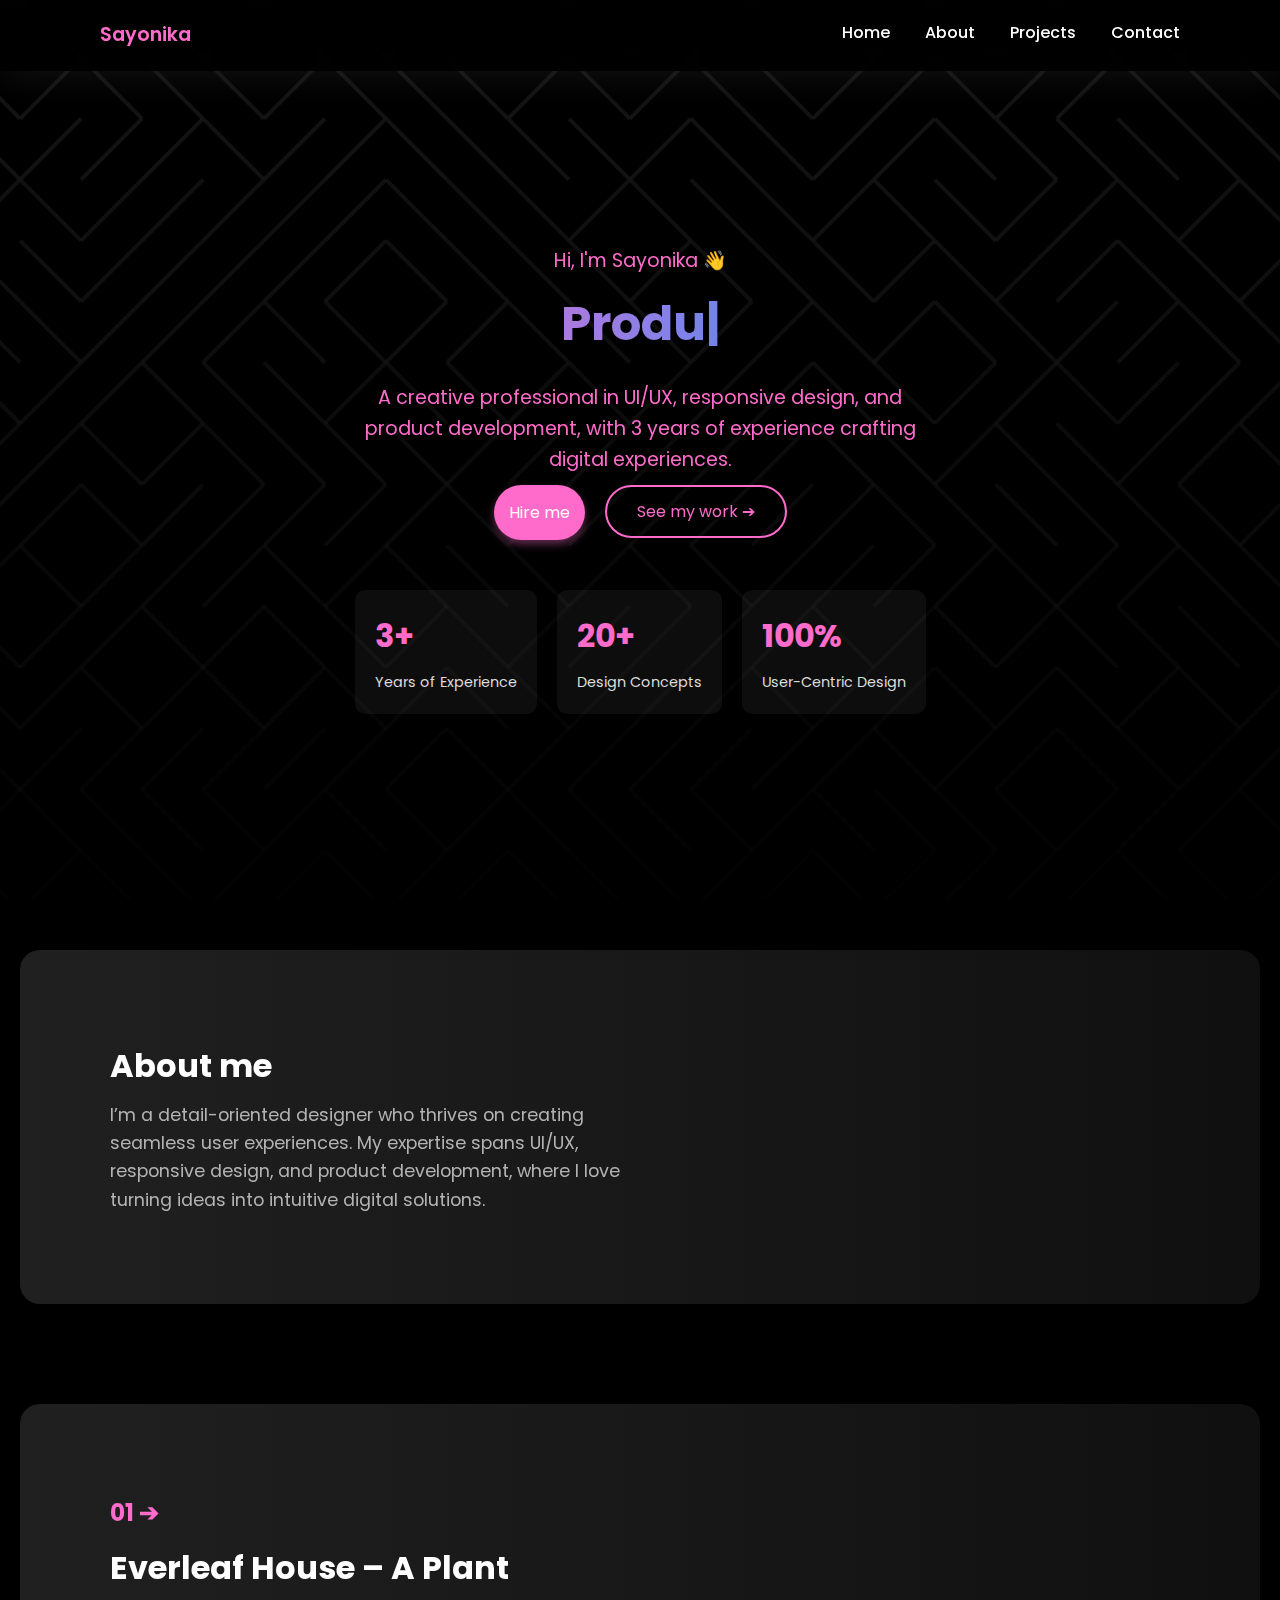
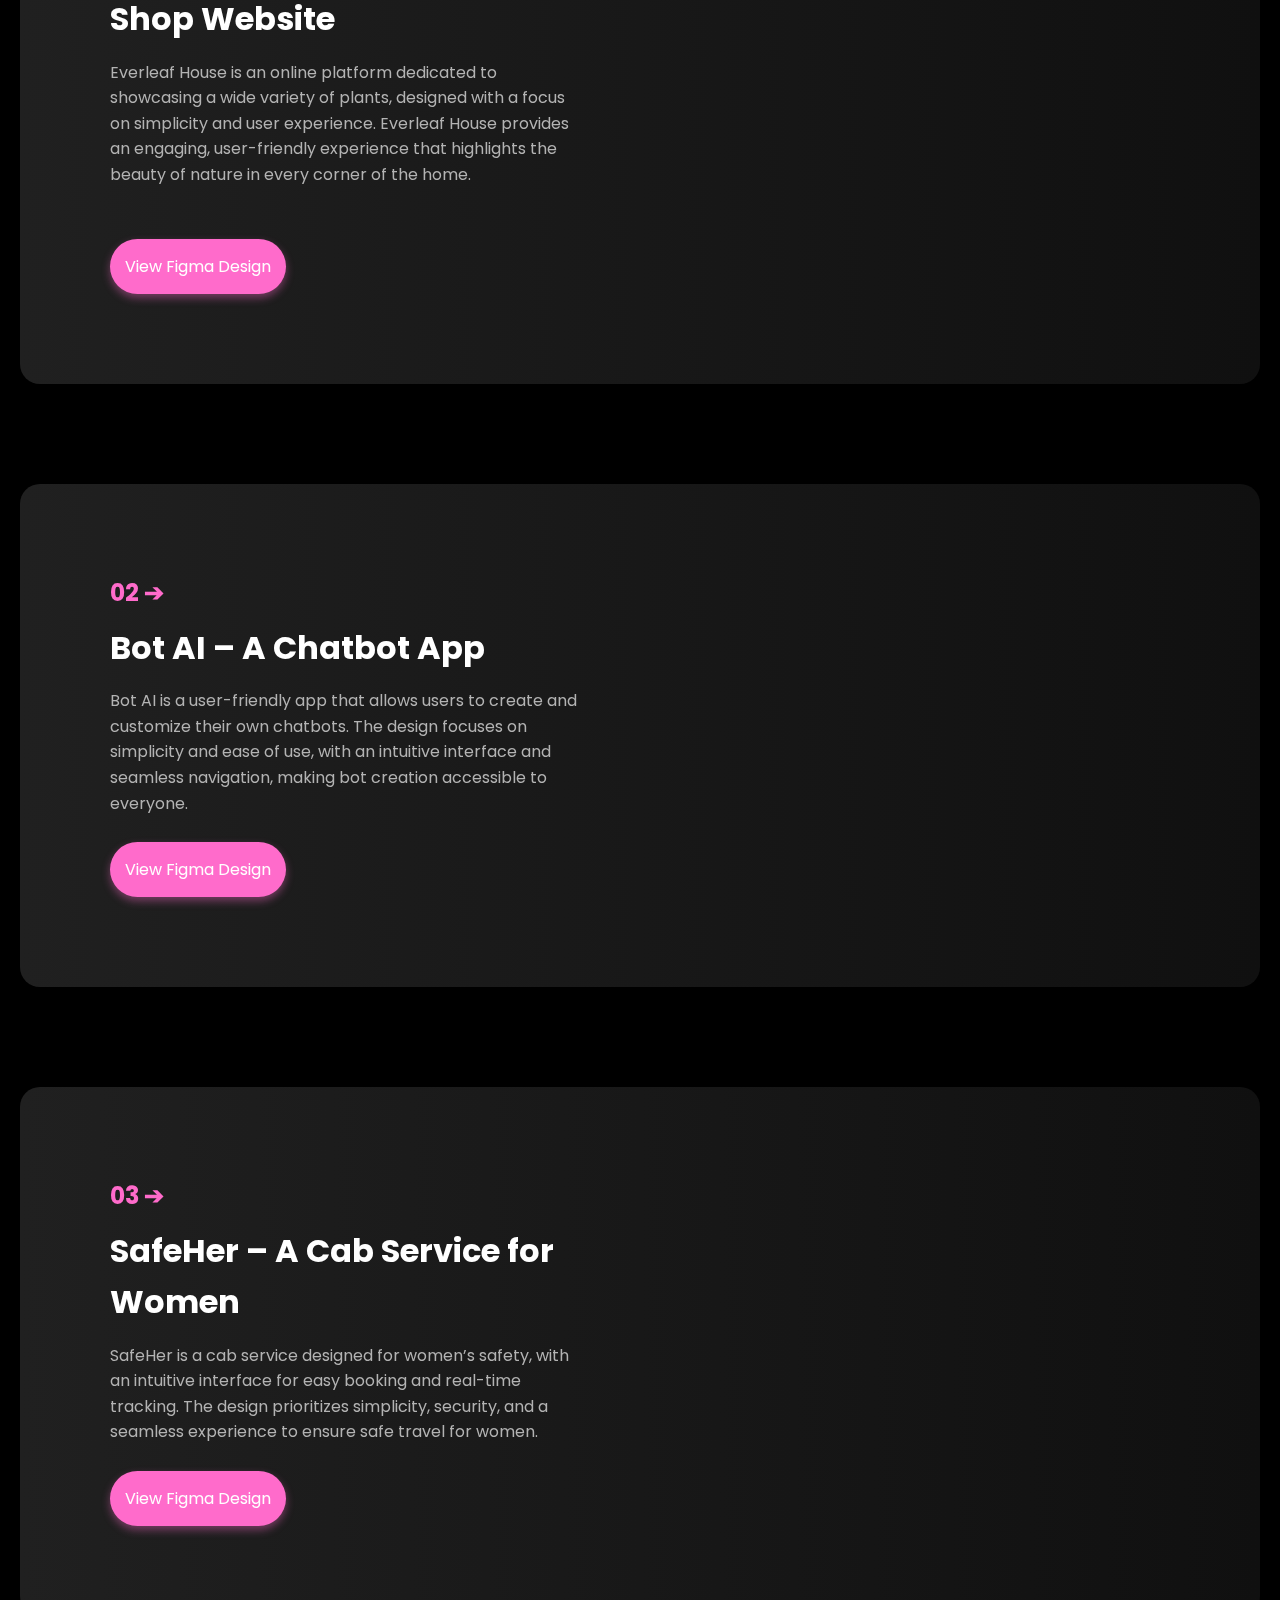
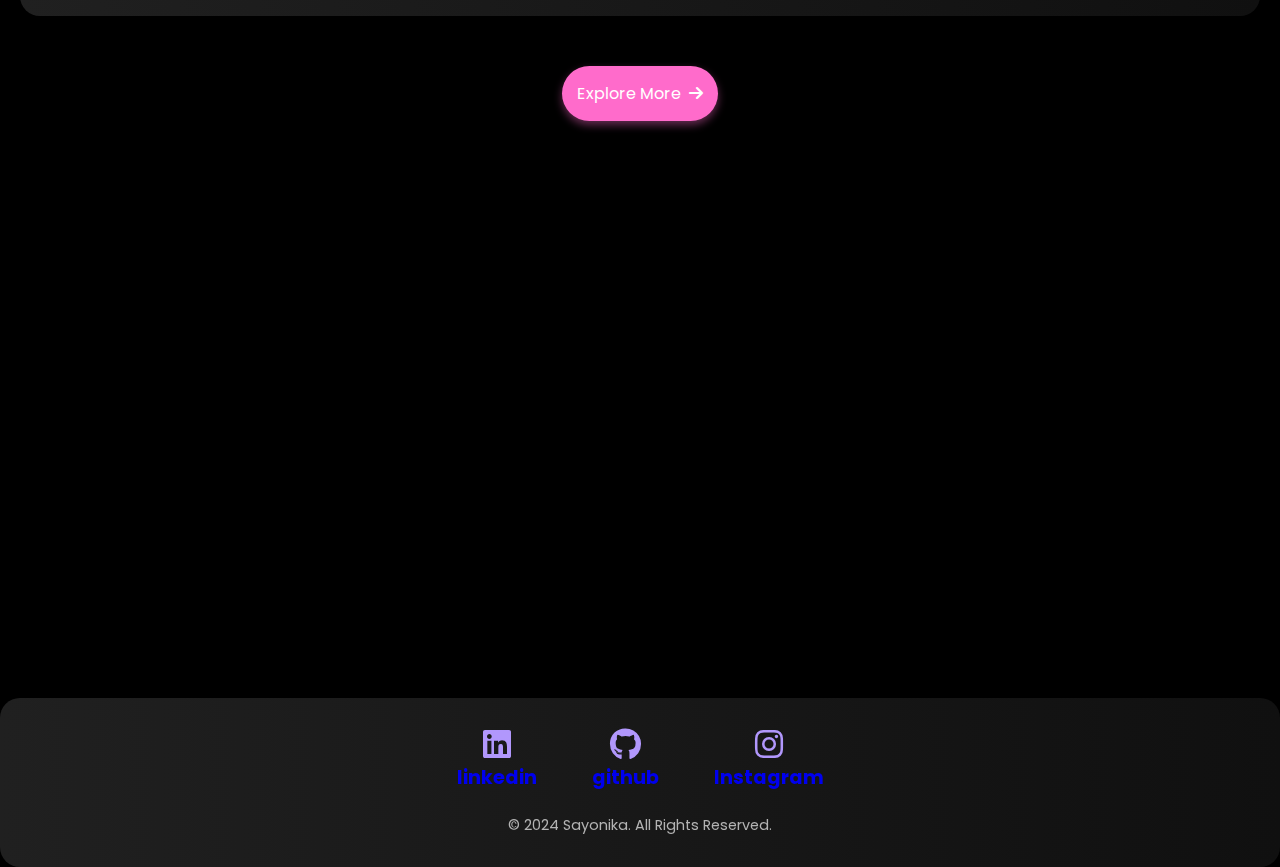
==== commit 49991499: "latest commit kunal" ====
--- a/index.html
+++ b/index.html
@@ -39,7 +39,7 @@
 
 
     <canvas>
-        <h1 style="color: aliceblue;">this is here</h1>
+        <h1 style="color: aliceblue;"></h1>
     </canvas>
 
 
@@ -52,10 +52,11 @@
             <!-- <div class="typed-container" style="height: 110px;"> -->
             <h1 class="typed" data-typed-items="Product Designer , UI/UX Designer , Web Developer "></h1>
             <!-- </div> -->
-            <p class="subheading">A creative professional in UI/UX, responsive design, and product development, with 3 years of experience crafting digital experiences.</p>
+            <p class="subheading">A creative professional in UI/UX, responsive design, and product development, with 3
+                years of experience crafting digital experiences.</p>
             <div class="cta-buttons">
-                <a href="#contact"><button class="btn primary-btn" >Hire me</button></a>
-                <a href="#project-showcase"><button class="btn secondary-btn" >See my work ➔</button></a>
+                <a href="#contact"><button class="btn primary-btn">Hire me</button></a>
+                <a href="#project-showcase"><button class="btn secondary-btn">See my work ➔</button></a>
             </div>
         </div>
 
@@ -85,7 +86,9 @@
     <section id="selected-works">
         <div class="content">
             <h2>About me </h2>
-            <p>I’m a detail-oriented designer who thrives on creating seamless user experiences. My expertise spans UI/UX, responsive design, and product development, where I love turning ideas into intuitive digital solutions.
+            <p>I’m a detail-oriented designer who thrives on creating seamless user experiences. My expertise spans
+                UI/UX, responsive design, and product development, where I love turning ideas into intuitive digital
+                solutions.
             </p>
         </div>
         <div class="robot-image" data-aos="fade-left" data-aos-duration="1000">
@@ -101,11 +104,18 @@
     <section id="project-showcase">
         <!-- Project 1 -->
         <div class="project">
-            
+
             <div class="project-details">
                 <h3>01 ➔</h3>
                 <h2>Everleaf House – A Plant Shop Website</h2>
-                <p>Everleaf House is an online platform dedicated to showcasing a wide variety of plants, designed with a focus on simplicity and user experience. Everleaf House provides an engaging, user-friendly experience that highlights the beauty of nature in every corner of the home.<br><br><a href="https://www.figma.com/proto/6SIF5BrbSRN9Ju4SzwG5Qk/Everleaf?node-id=0-1&t=tvF01jC9OuL1WxE4-1"  target="_blank"><button class="btn primary-btn" >View Figma Design</button></a></p>
+                <p>Everleaf House is an online platform dedicated to showcasing a wide variety of plants, designed with
+                    a focus on simplicity and user experience. Everleaf House provides an engaging, user-friendly
+                    experience that highlights the beauty of nature in every corner of the home.</p><br><br>
+
+                <div class="button"><a
+                        href="https://www.figma.com/proto/6SIF5BrbSRN9Ju4SzwG5Qk/Everleaf?node-id=0-1&t=tvF01jC9OuL1WxE4-1"
+                        target="_blank"><button class="btn primary-btn">View Figma Design</button></a>
+                </div>
             </div>
             <div class="project-images" data-aos="fade-left" data-aos-duration="1000">
                 <img src="./assets/leaf.png" alt="Grey to Green - Laptop View" class="laptop-image">
@@ -118,7 +128,11 @@
             <div class="project-details">
                 <h3>02 ➔</h3>
                 <h2>Bot AI – A Chatbot App</h2>
-                <p>Bot AI is a user-friendly app that allows users to create and customize their own chatbots. The design focuses on simplicity and ease of use, with an intuitive interface and seamless navigation, making bot creation accessible to everyone.<br><br><a href="https://www.figma.com/proto/TUDMk6u0gBiJg0FBIFCFs0/Bot-AI?node-id=0-1&t=iv5Xlq9isH5usYSJ-1"  target="_blank"><button class="btn primary-btn" >View Figma Design</button></a></p>
+                <p>Bot AI is a user-friendly app that allows users to create and customize their own chatbots. The
+                    design focuses on simplicity and ease of use, with an intuitive interface and seamless navigation,
+                    making bot creation accessible to everyone.<br><br><a
+                        href="https://www.figma.com/proto/TUDMk6u0gBiJg0FBIFCFs0/Bot-AI?node-id=0-1&t=iv5Xlq9isH5usYSJ-1"
+                        target="_blank"><button class="btn primary-btn">View Figma Design</button></a></p>
             </div>
             <div class="project-images" data-aos="fade-left" data-aos-duration="1000">
                 <img src="./assets/bot_desktop.png" alt="IAS Sathi - Mobile View 1" class="laptop-image">
@@ -131,7 +145,11 @@
             <div class="project-details">
                 <h3>03 ➔</h3>
                 <h2>SafeHer – A Cab Service for Women</h2>
-                <p>SafeHer is a cab service designed for women’s safety, with an intuitive interface for easy booking and real-time tracking. The design prioritizes simplicity, security, and a seamless experience to ensure safe travel for women.<br><br><a href="https://www.figma.com/proto/W6C9t0ANNnA5TSVLWQOBry/SAFEHER-original-(Copy)?node-id=0-1&t=ou3D8H1TEf8DVNwN-1"  target="_blank"><button class="btn primary-btn" >View Figma Design</button></a></p>
+                <p>SafeHer is a cab service designed for women’s safety, with an intuitive interface for easy booking
+                    and real-time tracking. The design prioritizes simplicity, security, and a seamless experience to
+                    ensure safe travel for women.<br><br><a
+                        href="https://www.figma.com/proto/W6C9t0ANNnA5TSVLWQOBry/SAFEHER-original-(Copy)?node-id=0-1&t=ou3D8H1TEf8DVNwN-1"
+                        target="_blank"><button class="btn primary-btn">View Figma Design</button></a></p>
             </div>
             <div class="project-images" data-aos="fade-left" data-aos-duration="1000">
                 <img src="./assets/SAFEHERLaptop.png" alt="IAS Sathi - Mobile View 1" class="laptop-image">
@@ -139,7 +157,8 @@
             </div>
         </div>
         <div class="cta-buttons">
-            <a href="./more_projects.html"><button class="btn primary-btn">Explore More  &nbsp;<i class="fa-solid fa-arrow-right"></i></button></a>
+            <a href="./more_projects.html"><button class="btn primary-btn">Explore More &nbsp;<i
+                        class="fa-solid fa-arrow-right"></i></button></a>
         </div>
 
 
--- a/style.css
+++ b/style.css
@@ -23,6 +23,8 @@
 /* Smooth Scrolling */
 html {
   scroll-behavior: smooth;
+  overflow-x: hidden;
+
 }
 html::-webkit-scrollbar {
   display: none; /* For Chrome, Safari, and Opera */
@@ -50,6 +52,11 @@
   backdrop-filter: blur(10px);
   box-shadow: 0 1px 40px #5f5f5f39;
   z-index: 1000;
+}
+
+.hamburger-menu 
+{
+  display: none;
 }
 
 .logo {
@@ -350,6 +357,14 @@
     width: 200px;
     margin-top: 20px;
   }
+  h2 {
+    font-size: 2rem;
+    margin-bottom: 10px;
+    display: flex;
+    align-items: center;
+    gap: 10px;
+    justify-content: center;
+  }
 }
 
 /* Project Showcase Section */
@@ -380,6 +395,19 @@
 .project-details {
   max-width: 45%;
 }
+
+/* .project-details {
+  order: 2; /* Makes the text and button appear after the image */
+/* }
+.project-images {
+  order: 1; Makes the image appear first 
+} */
+
+
+
+
+
+
 
 .project-details h3 {
   font-size: 1.5rem;
@@ -654,10 +682,11 @@
 }
 
 /* General Mobile Styles */
-@media (max-width: 800px) {
+@media (max-width: 768px) {
   body {
-    padding: 0 10px;
+    /* padding: 0 10px; */
     overflow-x: hidden;
+    
   }
 
   header {
@@ -754,6 +783,9 @@
     flex-direction: column;
     padding: 20px;
     margin: 20px 0;
+    display: flex;
+    justify-content: center;
+    align-items: center;
   }
 
   .project-details {
@@ -822,127 +854,18 @@
 }
 
 /* Additional Styles for Small Screens (Max Width 480px) */
-@media (max-width: 480px) {
+
+/* Mobile Styles */
+@media (max-width: 768px) {
+  /* Header */
   header {
-    /* padding: 10px; */
     width: 95vw;
     height: 10vh;
     display: flex;
     justify-content: center;
     align-items: center;
-  }
-  .hamburger-menu {
-    /* display: none; */
     position: fixed;
-    top: 15px;
-    right: 90px;
-    width: fit-content;
-  }
-  nav ul {
-    flex-direction: column;
-    gap: 15px;
-    text-align: center;
-    background-color: #000000;
-  }
-
-  .logo span {
-    padding-top: 10px;
-    font-size: 1.4rem;
-  }
-
-  .hero-content h1 {
-    font-size: 1.8rem;
-  }
-
-  .cta-buttons {
-    gap: 8px;
-  }
-
-  .btn {
-    padding: 10px;
-  }
-
-  .stats-container {
-    gap: 15px;
-    display: flex;
-    flex-wrap: wrap;
-    flex-direction: row;
-  }
-
-  .stat h2 {
-    font-size: 1rem;
-  }
-
-  .stat p {
-    font-size: 0.8rem;
-  }
-
-  .project-details h2 {
-    font-size: 1.5rem;
-  }
-
-  .project-details p {
-    font-size: 0.9rem;
-  }
-
-  .contact-container {
-    padding: 10px;
-  }
-
-  input,
-  textarea {
-    padding: 10px;
-  }
-
-  .primary-btn {
-    font-size: 0.8rem;
-  }
-
-  .footer-nav a {
-    font-size: 0.9rem;
-  }
-
-  .social-links i {
-    font-size: 1.2rem;
-  }
-
-  /* #website-designs {
-    width: 95vw;
-    text-align: center;
-    padding-left: 0px;
-  } */
-
-  .more-projects {
-    width: 9vw;
-    text-align: center;
-    padding-left: 0px;
-  }
-
-  canvas {
-    display: none;
-    position: fixed;
-    top: 0;
-    left: 0;
-    width: 50%;
-    height: 100%;
-    z-index: 100;
-    pointer-events: none;
-  }
-  #selected-works img {
-    margin-left: 0px;
-    justify-content: center;
-    align-items: center;
-    display: flex;
-  }
-}
-
-/* Mobile Styles */
-@media (max-width: 768px) {
-  /* Header */
-  header {
-    flex-direction: column;
-    width: 95vw;
-    height: 10vh;
+
   }
 
   .logo {
@@ -965,13 +888,14 @@
 
   .hamburger-menu {
     position: fixed;
-    display: block;
+    display: flex;
     cursor: pointer;
-    font-size: 2rem;
+    font-size: 1.6rem;
     color: #ff6bcb;
     z-index: 1000;
-    right: 90px;
-    width: fit-content;
+    right: 50px;
+    top: 30px;
+
   }
 
   nav.open {
@@ -1035,6 +959,8 @@
     position: relative;
     width: 150px;
     margin-top: 20px;
+    margin-right: 0px;
+    margin-left: 80px;
   }
 
   /* Project Showcase */
@@ -1090,22 +1016,22 @@
 }
 
 /* Hamburger Menu Styles */
-.hamburger-menu {
+/* .hamburger-menu {
   display: none;
   position: fixed;
   top: 13px;
   right: 0px;
-  /* width: 50%; */
+  /* width: 50%; 
   right: 90px;
   width: fit-content;
-}
+} */
 
 /* Show Hamburger Menu on Mobile */
-@media (max-width: 768px) {
+/* @media (max-width: 768px) {
   .hamburger-menu {
-    display: block;
+    display: flex;
     position: fixed;
     right: 90px;
     width: fit-content;
   }
-}
+} */
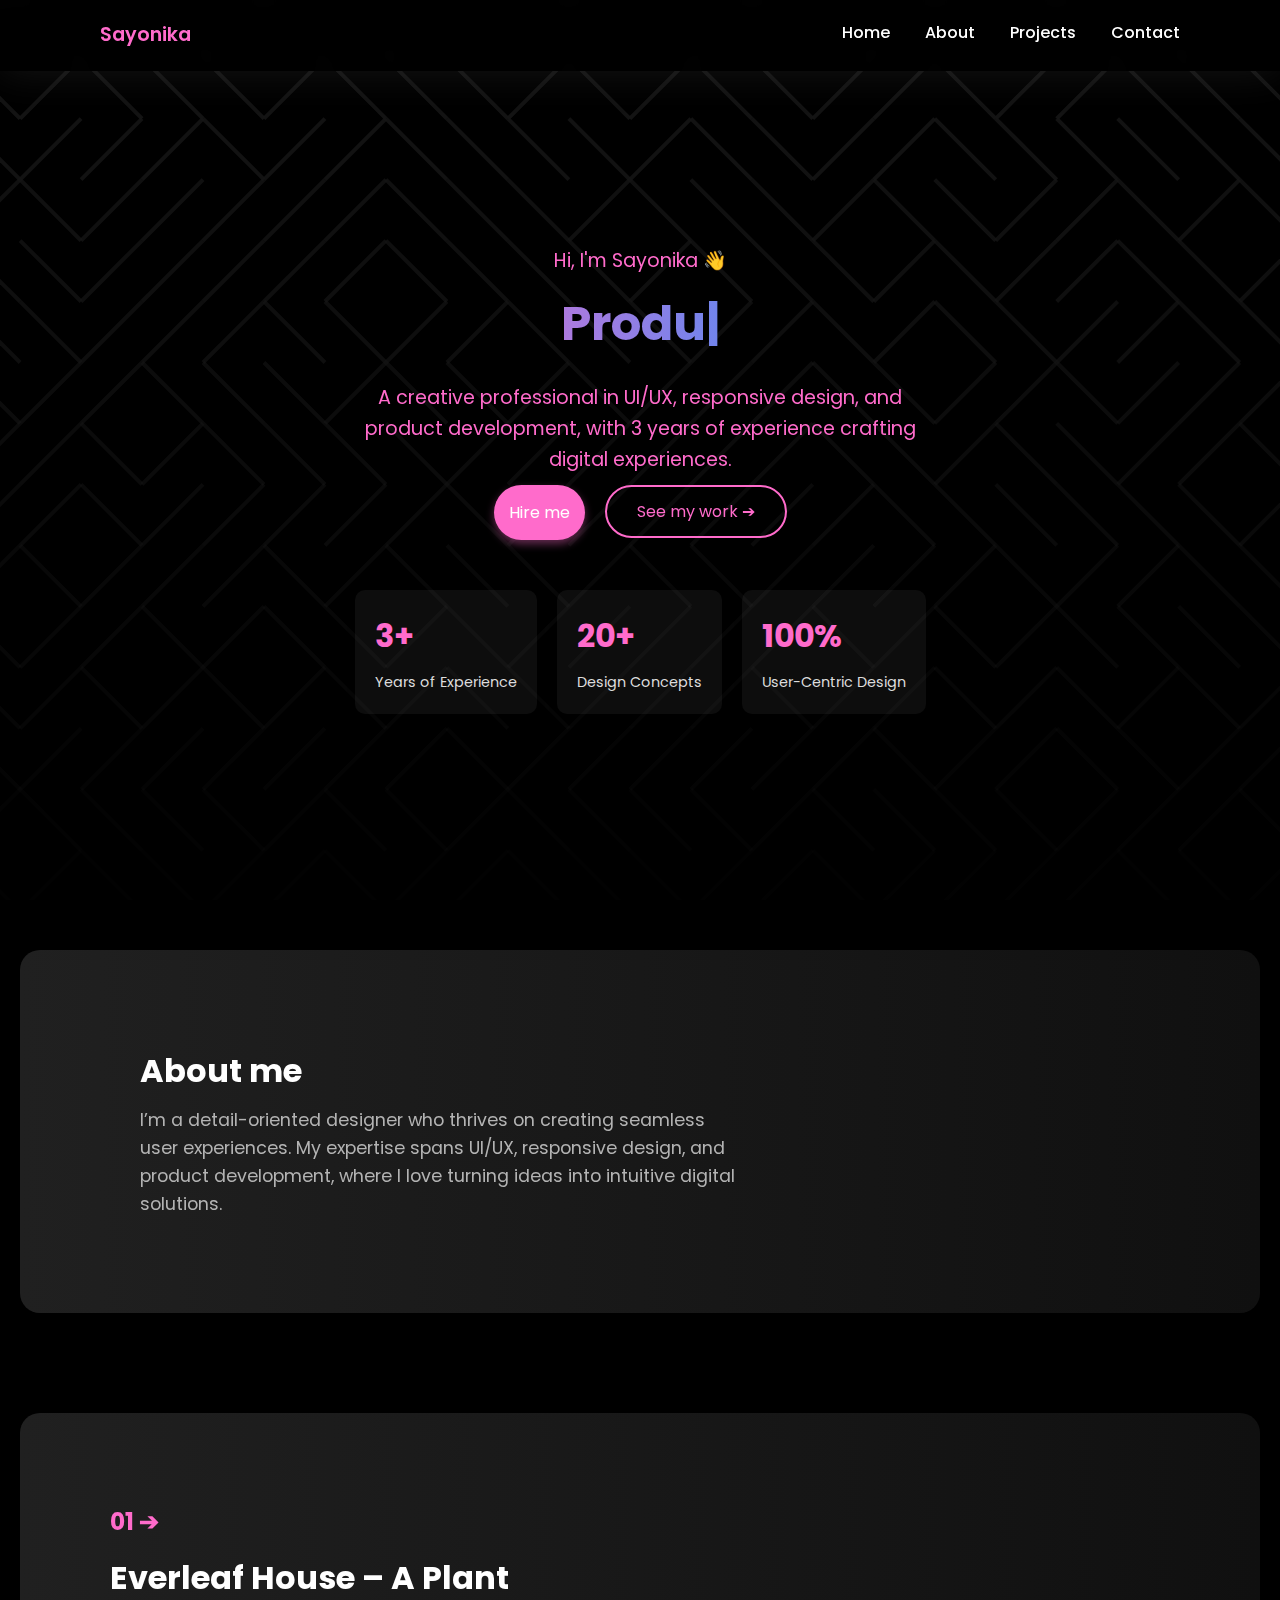
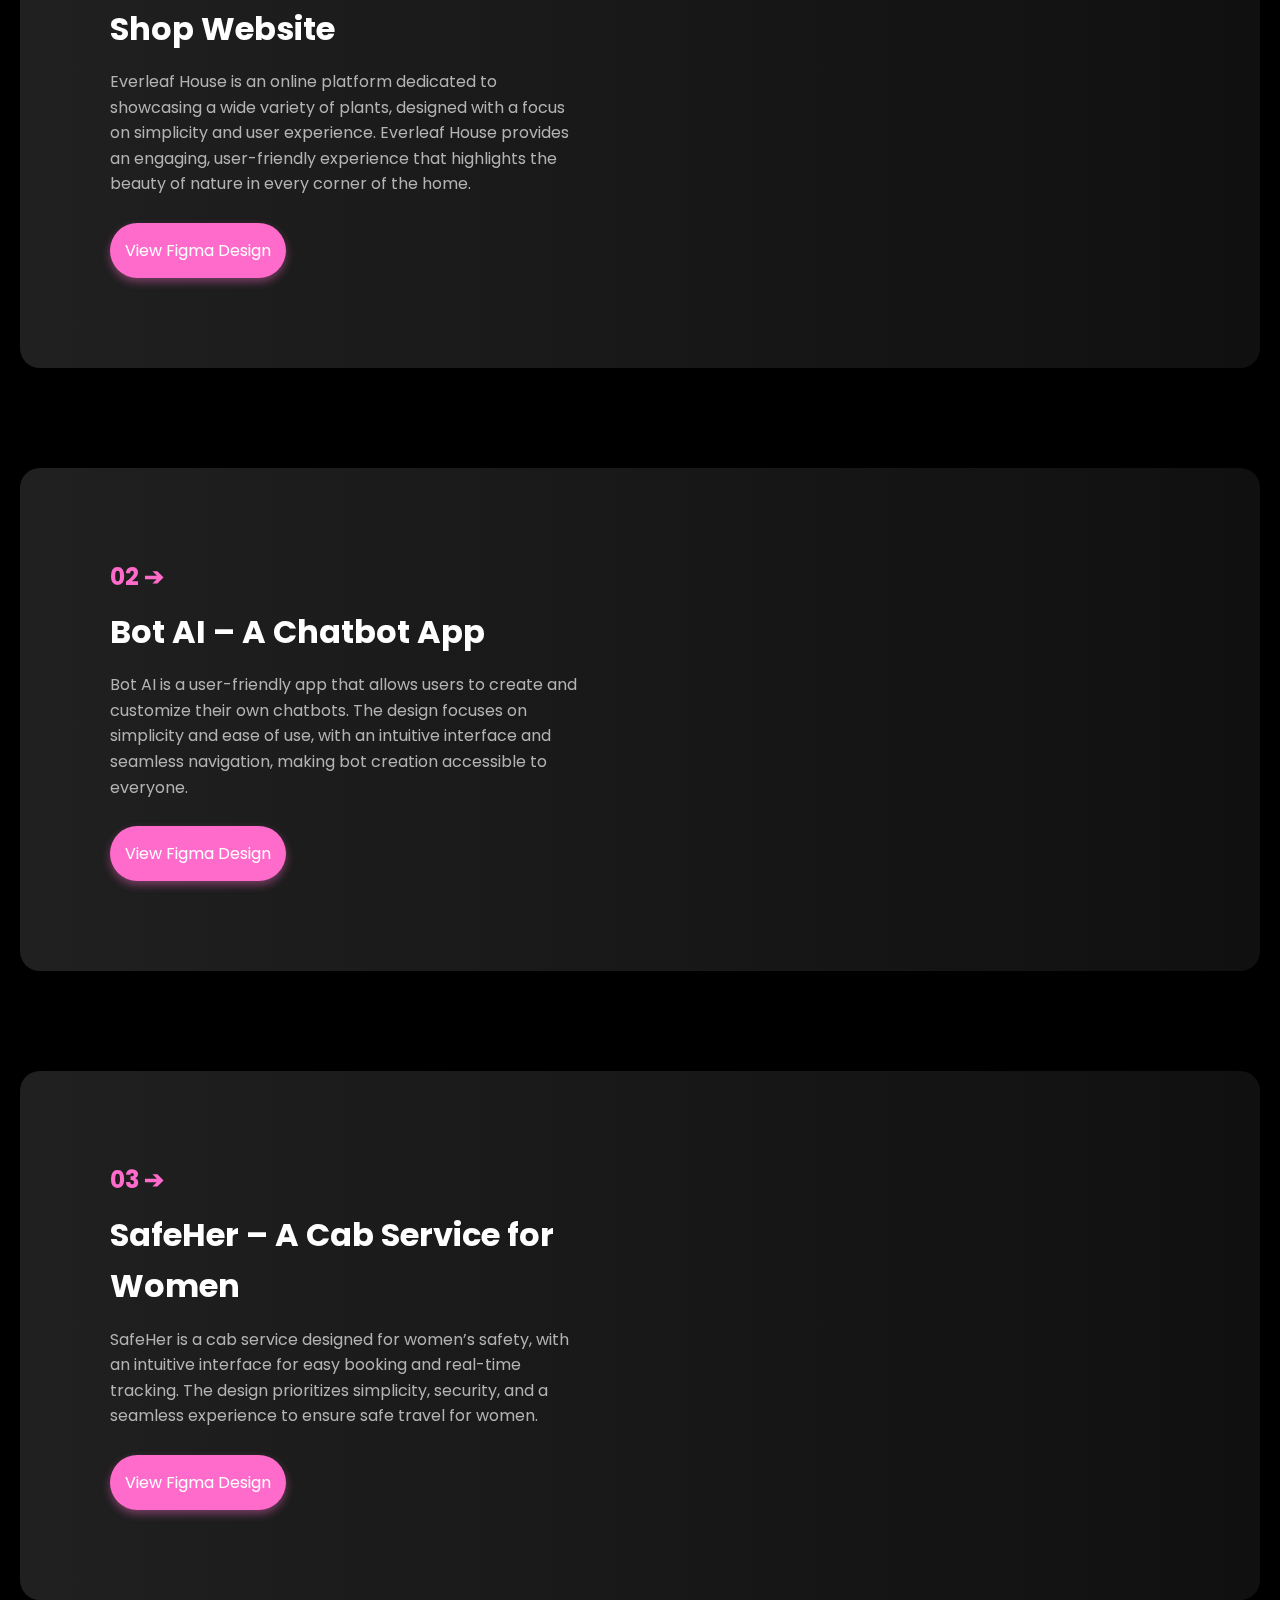
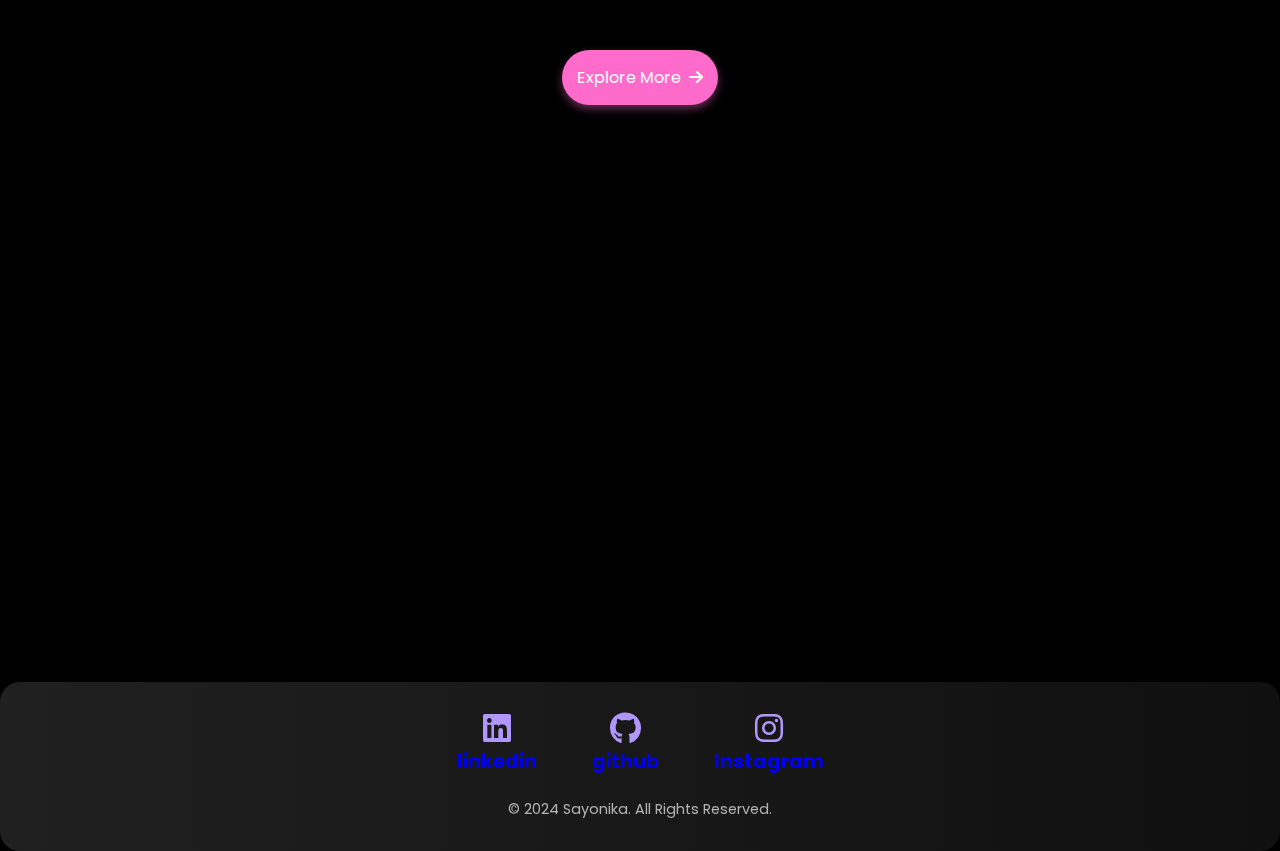
==== commit a8c682aa: "resposive update" ====
--- a/index.html
+++ b/index.html
@@ -110,7 +110,7 @@
                 <h2>Everleaf House – A Plant Shop Website</h2>
                 <p>Everleaf House is an online platform dedicated to showcasing a wide variety of plants, designed with
                     a focus on simplicity and user experience. Everleaf House provides an engaging, user-friendly
-                    experience that highlights the beauty of nature in every corner of the home.</p><br><br>
+                    experience that highlights the beauty of nature in every corner of the home.</p><br>
 
                 <div class="button"><a
                         href="https://www.figma.com/proto/6SIF5BrbSRN9Ju4SzwG5Qk/Everleaf?node-id=0-1&t=tvF01jC9OuL1WxE4-1"
@@ -156,7 +156,7 @@
                 <img src="./assets/safeher-2.png" alt="IAS Sathi - Mobile View 2" class="mobile-image">
             </div>
         </div>
-        <div class="cta-buttons">
+        <div class="cta-buttons" style="width: 100% !important;">
             <a href="./more_projects.html"><button class="btn primary-btn">Explore More &nbsp;<i
                         class="fa-solid fa-arrow-right"></i></button></a>
         </div>
--- a/style.css
+++ b/style.css
@@ -7,8 +7,7 @@
   padding: 0;
   box-sizing: border-box;
   font-family: "Poppins", sans-serif;
-  cursor: url("[data-uri]")
-      5 5,
+  cursor: url("[data-uri]") 5 5,
     auto;
 }
 
@@ -26,8 +25,10 @@
   overflow-x: hidden;
 
 }
+
 html::-webkit-scrollbar {
-  display: none; /* For Chrome, Safari, and Opera */
+  display: none;
+  /* For Chrome, Safari, and Opera */
 }
 
 canvas {
@@ -54,8 +55,7 @@
   z-index: 1000;
 }
 
-.hamburger-menu 
-{
+.hamburger-menu {
   display: none;
 }
 
@@ -82,6 +82,7 @@
   align-items: center;
   justify-content: center;
 }
+
 nav ul li {
   height: 30px;
 }
@@ -114,7 +115,7 @@
   align-items: center;
   justify-content: center;
   min-height: 100vh;
-  padding-top: 80px; 
+  padding-top: 80px;
   padding-right: 20px;
   padding-bottom: 20px;
   padding-left: 20px;
@@ -133,10 +134,12 @@
 }
 
 @keyframes profileBounce {
+
   0%,
   100% {
     transform: translateY(0);
   }
+
   50% {
     transform: translateY(-10px);
   }
@@ -166,6 +169,7 @@
     opacity: 0;
     transform: translateY(20px);
   }
+
   to {
     opacity: 1;
     transform: translateY(0);
@@ -282,7 +286,7 @@
 }
 
 /* Selected Works Section */
-#selected-works {
+/* #selected-works {
   display: flex;
   align-items: center;
   justify-content: space-between;
@@ -298,10 +302,24 @@
   margin: 50px 20px 50px 20px;
   backdrop-filter: blur(6px);
   z-index: 900;
+} */
+
+#selected-works {
+  display: flex;
+  align-items: center;
+  justify-content: space-between;
+  padding: 40px 120px;
+  background: linear-gradient(to right, rgba(40, 40, 40, 0.8), rgba(20, 20, 20, 0.8));
+  border-radius: 20px;
+  position: relative;
+  overflow: hidden;
+  margin: 50px 20px;
+  backdrop-filter: blur(6px);
+  z-index: 900;
 }
 
 .content {
-  max-width: 50%;
+  max-width: 60%;
 }
 
 h2 {
@@ -324,13 +342,13 @@
 
 /* Robot Image */
 .robot-image {
-  position: absolute;
+  position: relative;
   right: 0;
   top: 0;
   width: 250px;
   height: auto;
   margin-top: 25px;
-  margin-right: 150px;
+  /* margin-right: 150px; */
 }
 
 .robot-image img {
@@ -357,6 +375,7 @@
     width: 200px;
     margin-top: 20px;
   }
+
   h2 {
     font-size: 2rem;
     margin-bottom: 10px;
@@ -381,11 +400,9 @@
   justify-content: space-between;
   padding: 90px;
   border-radius: 20px;
-  background: linear-gradient(
-    to right,
-    rgba(40, 40, 40, 0.8),
-    rgba(20, 20, 20, 0.8)
-  );
+  background: linear-gradient(to right,
+      rgba(40, 40, 40, 0.8),
+      rgba(20, 20, 20, 0.8));
   backdrop-filter: blur(13px);
   position: relative;
   z-index: 900;
@@ -572,11 +589,9 @@
 /* Footer Section */
 #footer {
   padding: 30px 20px;
-  background: linear-gradient(
-    to right,
-    rgba(40, 40, 40, 0.8),
-    rgba(20, 20, 20, 0.8)
-  );
+  background: linear-gradient(to right,
+      rgba(40, 40, 40, 0.8),
+      rgba(20, 20, 20, 0.8));
   backdrop-filter: blur(10px);
   border-radius: 20px;
   text-align: center;
@@ -597,6 +612,7 @@
   margin-bottom: 20px;
   /* padding-left: 20px; */
 }
+
 .social-links i {
   font-size: 2rem;
 }
@@ -643,6 +659,7 @@
   font-size: 1.2rem;
   text-decoration: none;
 }
+
 a {
   text-decoration: none;
 }
@@ -686,7 +703,7 @@
   body {
     /* padding: 0 10px; */
     overflow-x: hidden;
-    
+
   }
 
   header {
@@ -698,6 +715,7 @@
     justify-content: center;
     margin-bottom: 10px;
   }
+
   .logo span {
     font-size: 1.8rem;
   }
@@ -730,12 +748,12 @@
   }
 
   .hero-content p {
-    font-size: 1rem;
+    font-size: 0.9rem;
   }
 
   .subheading {
     font-size: 0.9rem;
-    max-width: 90%;
+    /* max-width: 90%; */
   }
 
   .cta-buttons {
@@ -745,6 +763,7 @@
 
   .btn {
     width: 100%;
+    justify-content: center;
   }
 
   .stats-container {
@@ -801,7 +820,7 @@
 
   .mobile-image {
     width: 100%;
-    max-width: 120px;
+    max-width: 20%;
   }
 
   #contact {
@@ -829,6 +848,7 @@
   .primary-btn {
     width: 100%;
     font-size: 0.9rem;
+    justify-content: center;
   }
 
   #footer {
@@ -857,6 +877,7 @@
 
 /* Mobile Styles */
 @media (max-width: 768px) {
+
   /* Header */
   header {
     width: 95vw;
@@ -919,8 +940,16 @@
     text-align: center;
   }
 
+
+  .hero-content {
+    /* background: aqua; */
+    display: flex;
+    flex-direction: column;
+    align-items: center;
+  }
+
   .hero-content h1 {
-    font-size: 2.2rem;
+    font-size: 1.7rem;
   }
 
   .subheading {
@@ -930,6 +959,7 @@
   .cta-buttons {
     flex-direction: column;
     gap: 15px;
+    width: 80%;
   }
 
   /* Stats Section */
@@ -941,12 +971,13 @@
   }
 
   .stat h2 {
-    font-size: 1rem;
+    font-size: 2.3rem;
   }
 
   /* Selected Works Section */
   #selected-works {
-    flex-direction: column;
+    flex-direction: column-reverse;
+    align-items: center;
     padding: 20px;
   }
 
@@ -960,31 +991,50 @@
     width: 150px;
     margin-top: 20px;
     margin-right: 0px;
-    margin-left: 80px;
+    /* margin-left: 80px; */
   }
 
   /* Project Showcase */
   .project {
-    flex-direction: column;
+    flex-direction: column-reverse;
     padding: 20px;
   }
 
   .project-details {
     max-width: 100%;
     margin-bottom: 20px;
+    display: flex;
+    flex-direction: column;
+    align-items: center;
+  }
+
+  .project-details h3 {
+    display: none;
+  }
+
+  .project-details h2 {
+    font-size: 1.5rem;
+    margin: 15px 0px;
   }
 
   .project-images {
-    flex-direction: column;
-    gap: 15px;
+    display: flex;
+
+    flex-direction: row;
+    gap: 5px;
+    /* background: #1f93ff; */
   }
 
   .laptop-image {
-    width: 100%;
+    width: 64%;
   }
 
   .mobile-image {
     width: 80%;
+  }
+
+  .button {
+    width: 90%;
   }
 
   /* Contact Section */
@@ -1034,4 +1084,4 @@
     right: 90px;
     width: fit-content;
   }
-} */
+} */